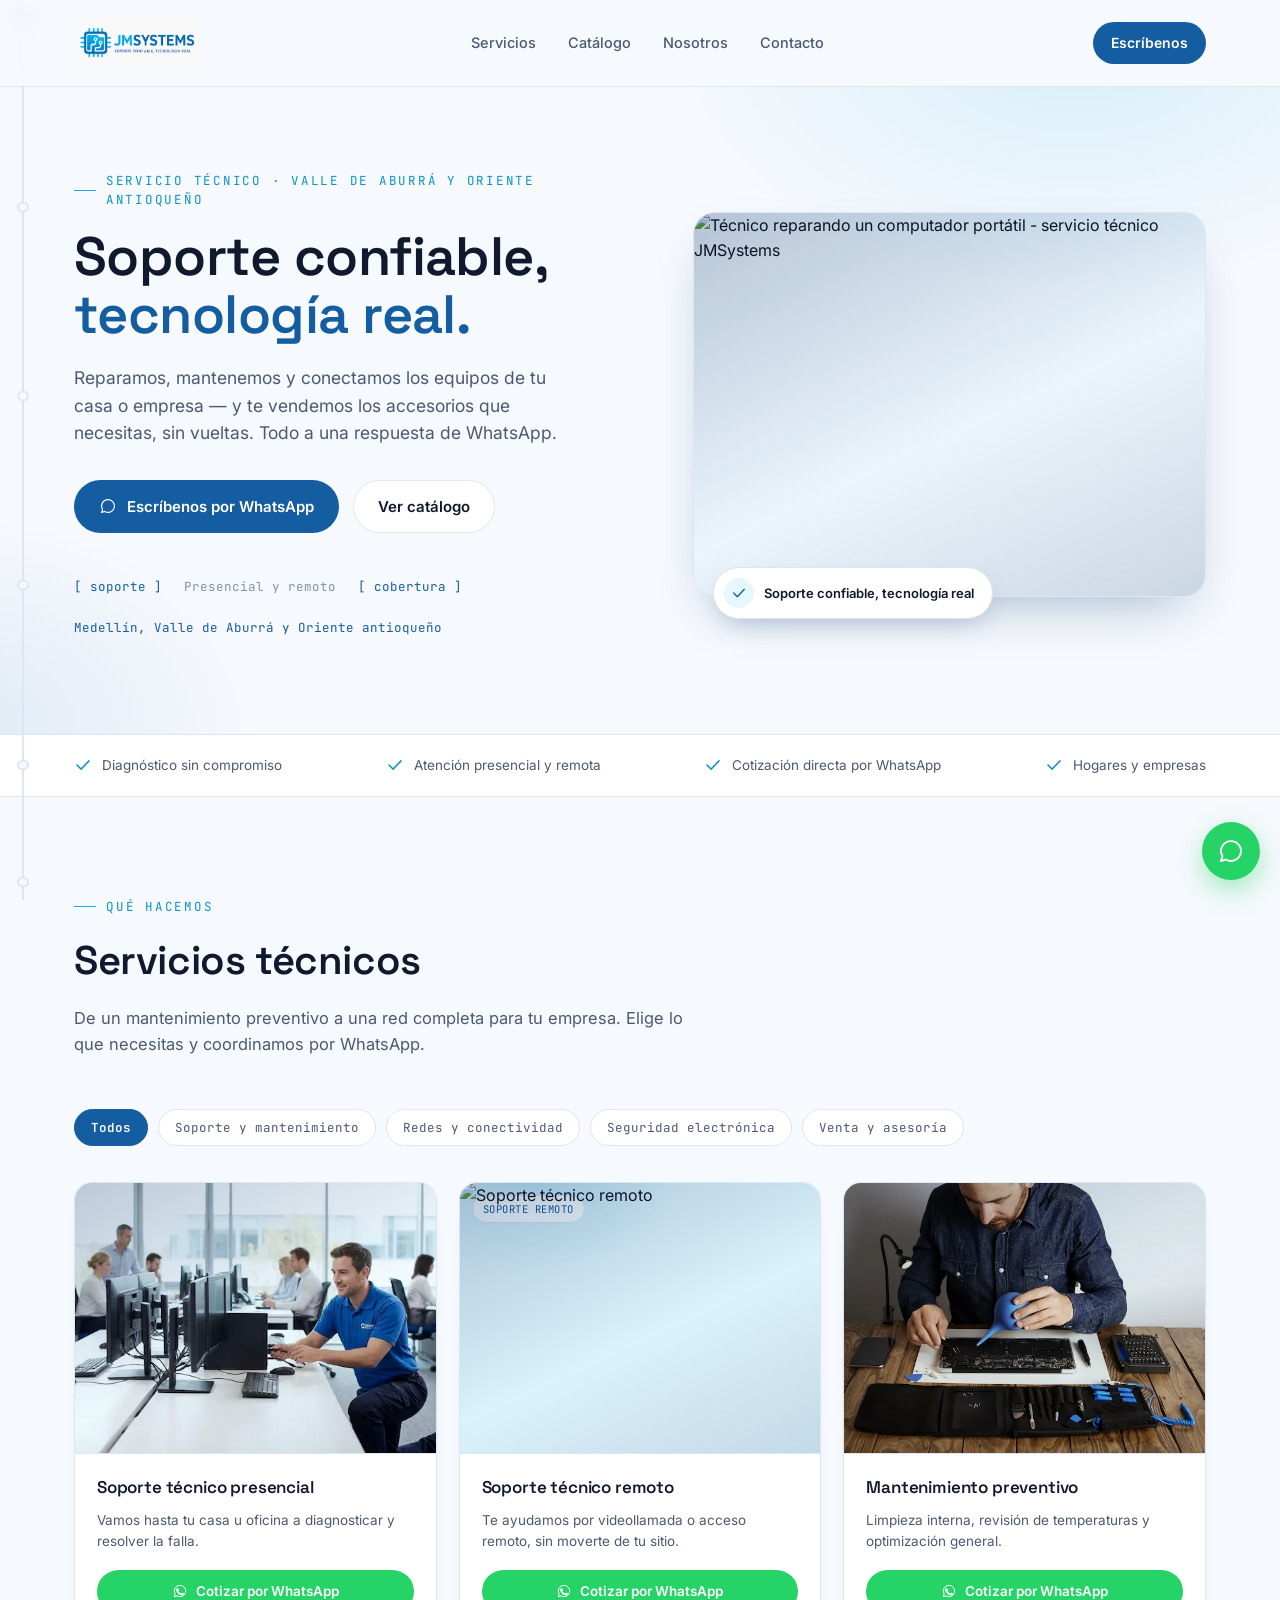
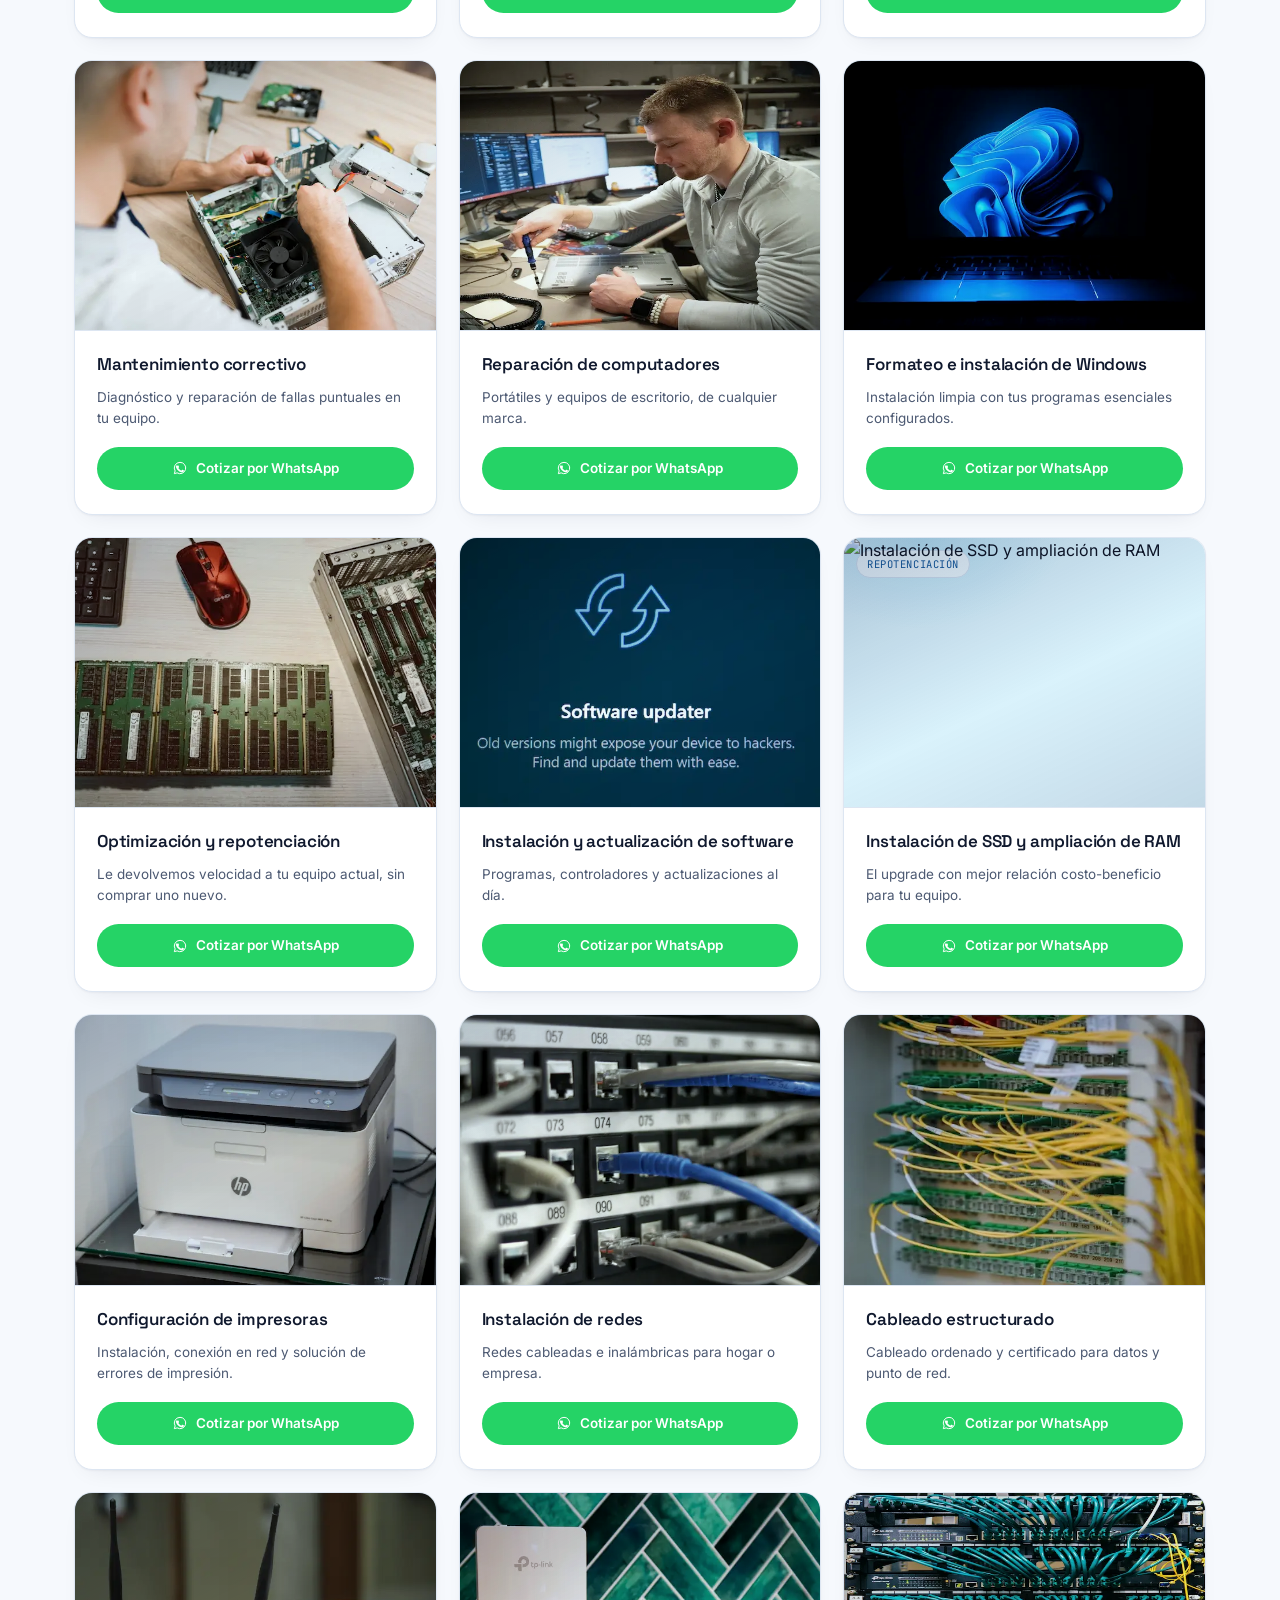
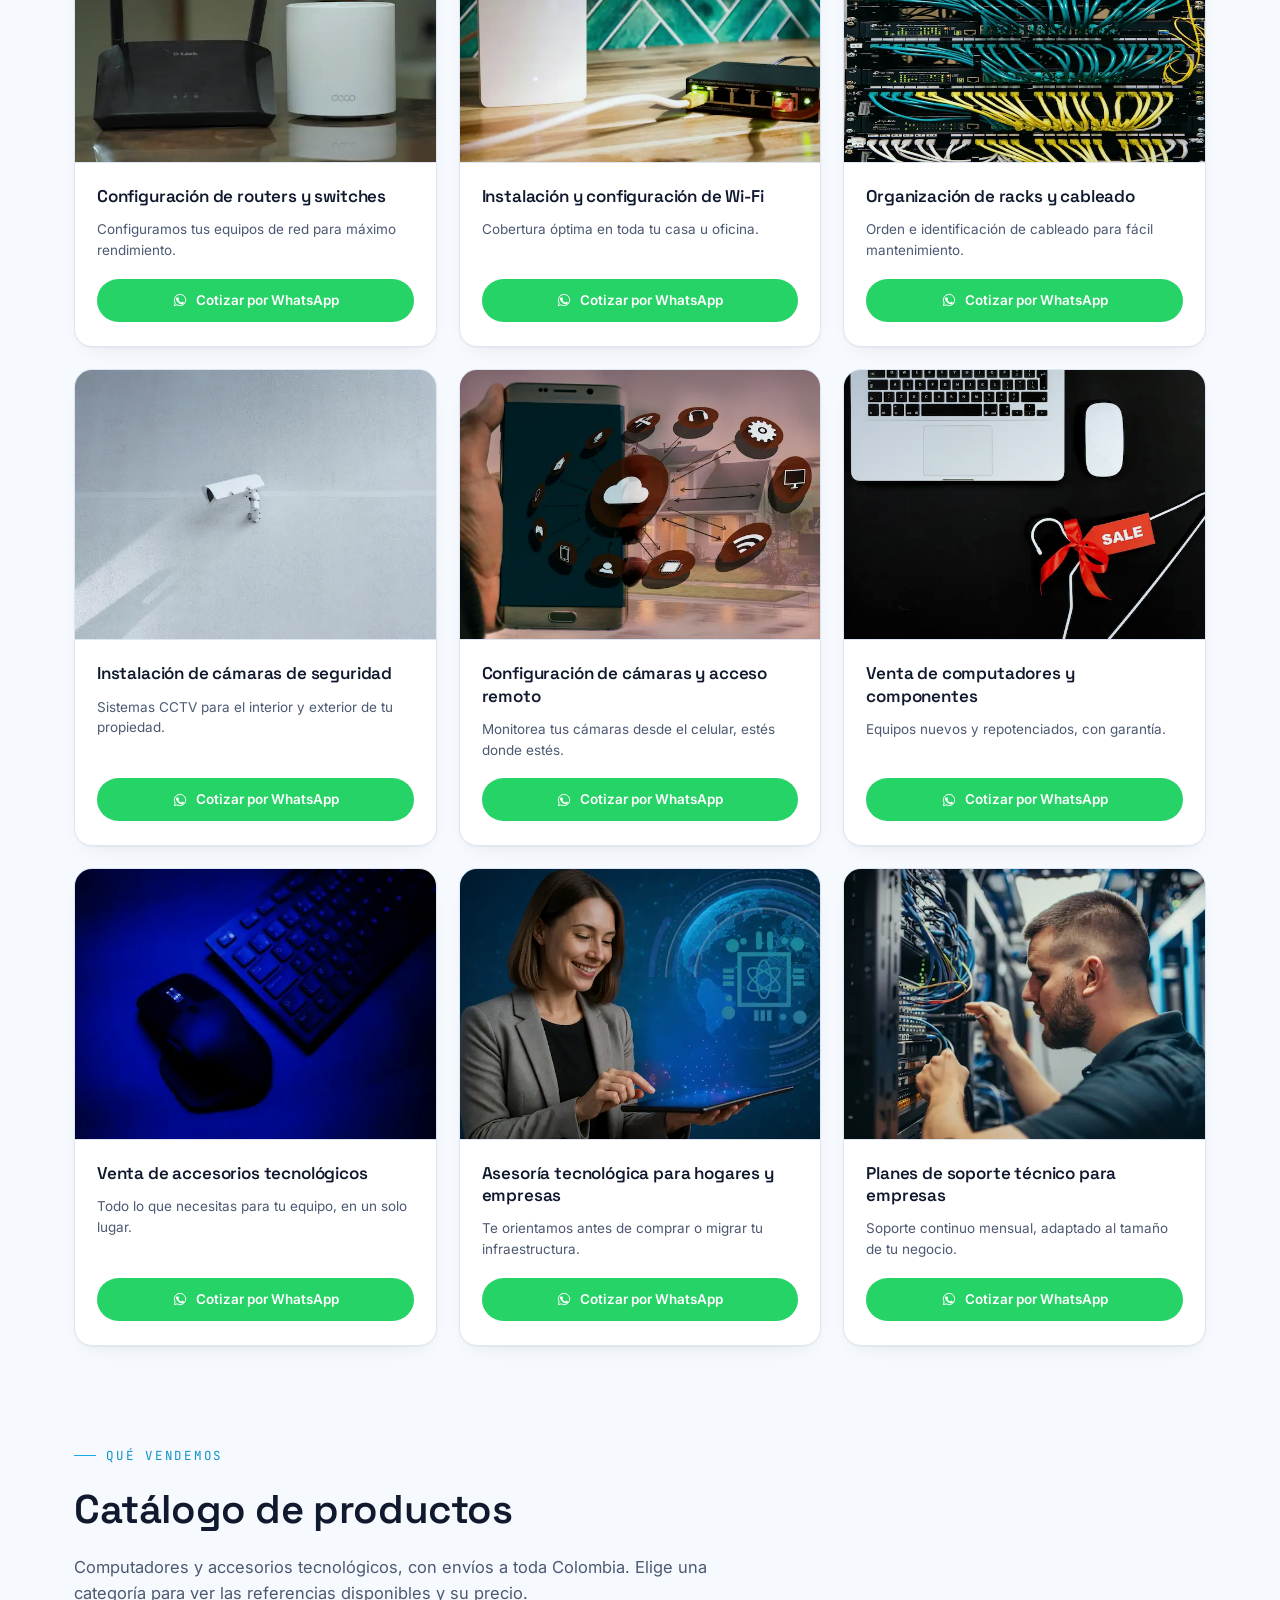
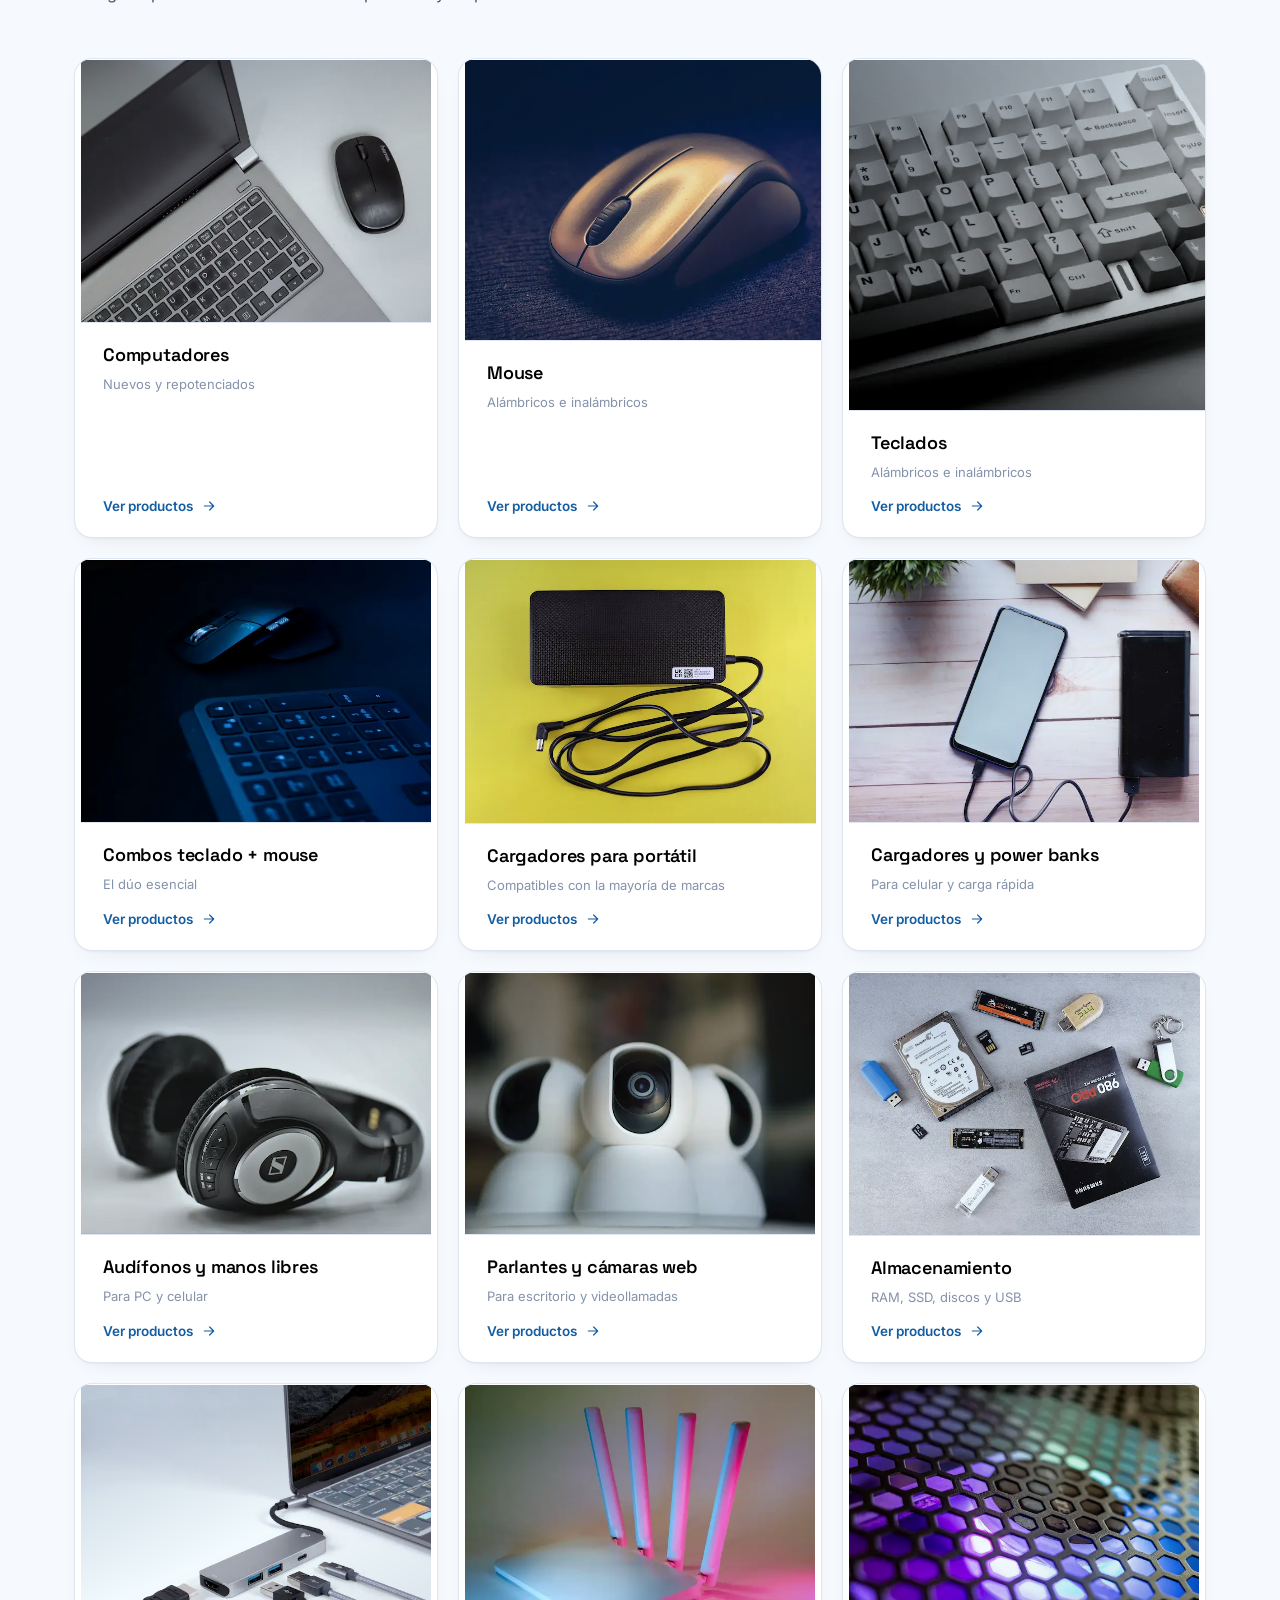
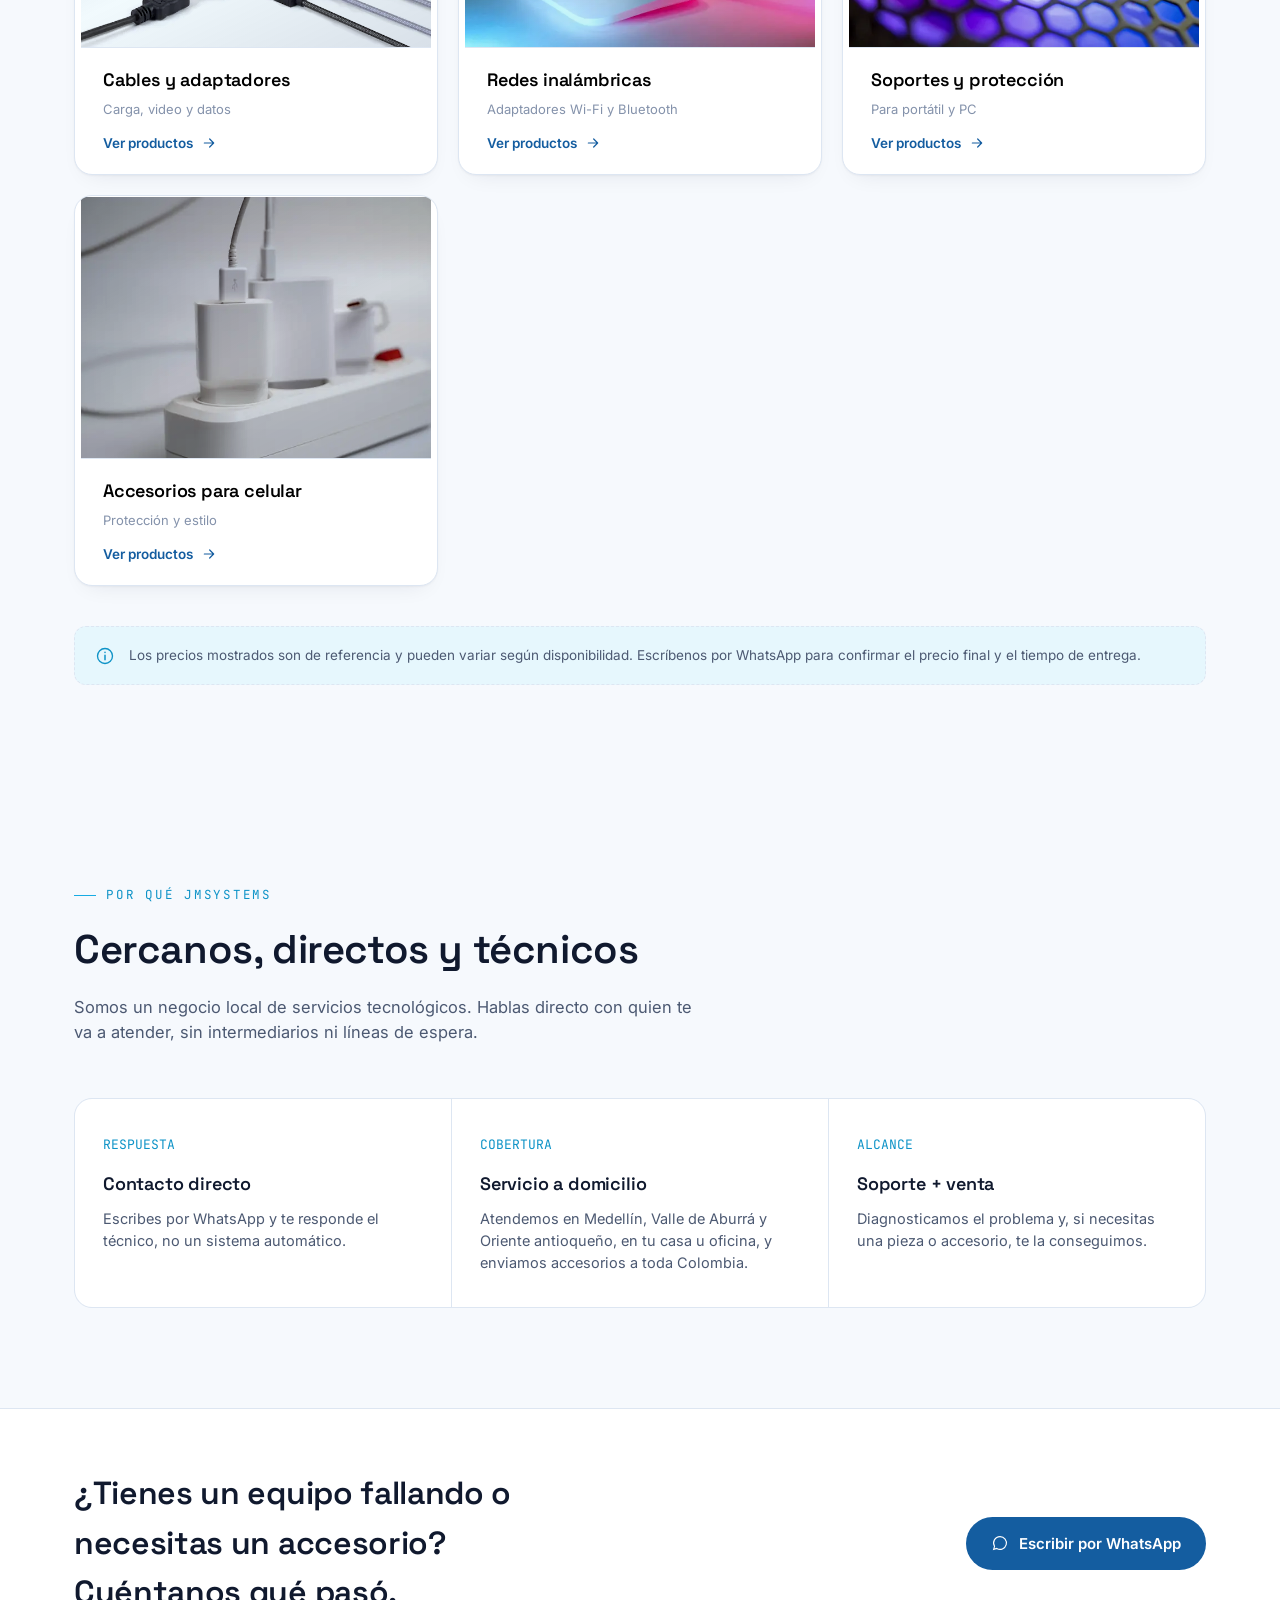
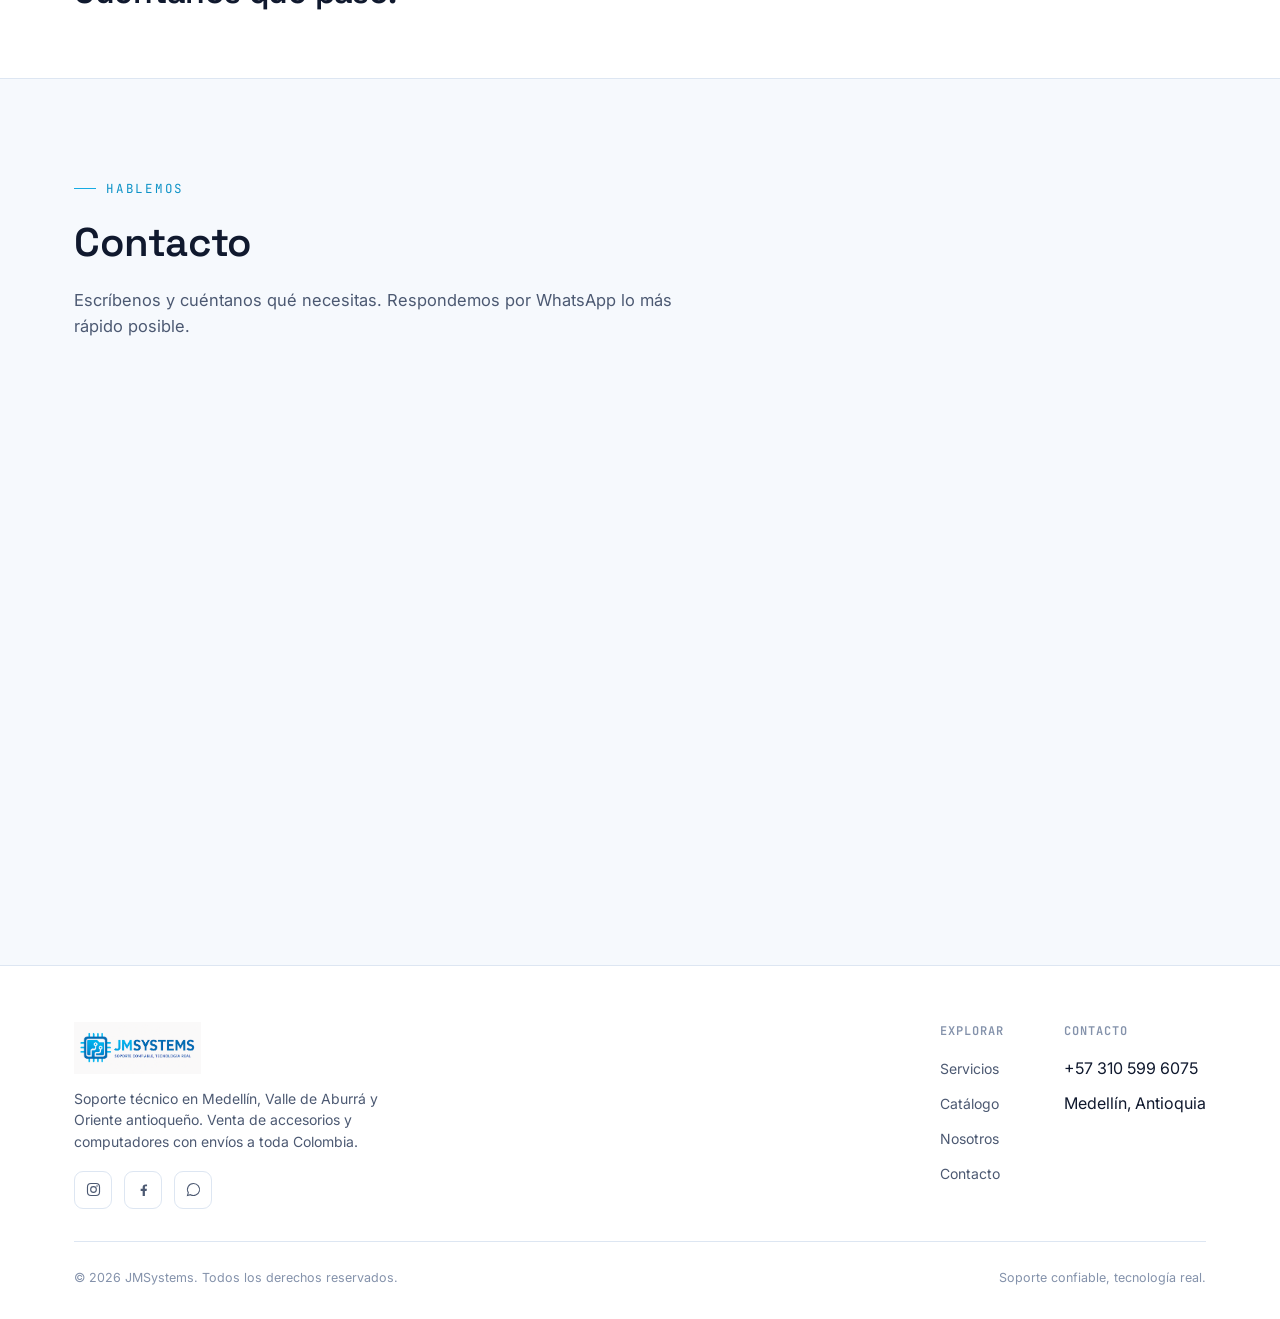
==== index.html @ b049b81b "Portadas e imagenes" ====
<!DOCTYPE html>
<html lang="es">
<head>
<meta charset="UTF-8">
<meta name="viewport" content="width=device-width, initial-scale=1.0">
<title>JMSystems | Soporte técnico y venta de tecnología en Medellín</title>
<meta name="description" content="JMSystems: soporte técnico, mantenimiento de computadores, redes, cámaras de seguridad y venta de accesorios tecnológicos en Medellín, Valle de Aburrá y Oriente antioqueño. Servicio presencial y remoto. Cotiza por WhatsApp.">
<meta name="keywords" content="soporte técnico Medellín, soporte técnico remoto, mantenimiento de computadores, reparación de computadores Valle de Aburrá, reparación de computadores Oriente antioqueño, venta de accesorios tecnológicos, cámaras de seguridad Medellín, redes y cableado estructurado, JMSystems">
<meta name="author" content="JMSystems">
<link rel="canonical" href="https://jmsystems.example.com/">

<!-- Open Graph / redes sociales -->
<meta property="og:type" content="website">
<meta property="og:title" content="JMSystems | Soporte técnico y venta de tecnología en Medellín">
<meta property="og:description" content="Soporte confiable, tecnología real. Servicio técnico en Medellín, Valle de Aburrá y Oriente antioqueño. Venta de computadores y accesorios con envíos a toda Colombia.">
<meta property="og:image" content="assets/img/logo.png">
<meta property="og:locale" content="es_CO">

<link rel="icon" type="image/png" href="assets/img/logo.png">

<link rel="preconnect" href="https://fonts.googleapis.com">
<link rel="preconnect" href="https://fonts.gstatic.com" crossorigin>
<link href="https://fonts.googleapis.com/css2?family=Space+Grotesk:wght@500;600;700&family=Inter:wght@400;500;600;700&family=JetBrains+Mono:wght@400;500&display=swap" rel="stylesheet">

<link rel="stylesheet" href="css/style.css">

<!-- Datos estructurados para buscadores (SEO local) -->
<script type="application/ld+json">
{
  "@context": "https://schema.org",
  "@type": "ElectronicsStore",
  "name": "JMSystems",
  "description": "Soporte técnico, mantenimiento de computadores, redes, seguridad electrónica y venta de accesorios y equipos tecnológicos.",
  "areaServed": ["Medellín", "Valle de Aburrá", "Oriente antioqueño", "Antioquia"],
  "address": {
    "@type": "PostalAddress",
    "addressLocality": "Medellín",
    "addressRegion": "Antioquia",
    "addressCountry": "CO"
  },
  "telephone": "+573105996075",
  "sameAs": [
    "https://www.facebook.com/share/18ufyz7g6R/",
    "https://instagram.com/jmsystems1998"
  ]
}
</script>
</head>
<body>

<!-- Traza de circuito: elemento de firma visual, recorre la página -->
<nav class="circuit-spine" aria-hidden="true">
  <svg viewBox="0 0 46 1000" preserveAspectRatio="none">
    <path class="trace" d="M23 0 V1000" />
    <path id="spine-fill" class="trace-fill" pathLength="1" d="M23 0 V1000" />
    <circle class="via" data-idx="0" cx="23" cy="20" r="5"/>
    <circle class="via" data-idx="1" cx="23" cy="230" r="5"/>
    <circle class="via" data-idx="2" cx="23" cy="440" r="5"/>
    <circle class="via" data-idx="3" cx="23" cy="650" r="5"/>
    <circle class="via" data-idx="4" cx="23" cy="850" r="5"/>
    <circle class="via" data-idx="5" cx="23" cy="980" r="5"/>
  </svg>
</nav>

<!-- NAV -->
<header class="nav">
  <div class="container">
    <a href="#top" class="brand">
      <img src="assets/img/logo.png" alt="Logo JMSystems">
    </a>
    <div class="nav-links">
      <a href="#servicios">Servicios</a>
      <a href="#catalogo">Catálogo</a>
      <a href="#nosotros">Nosotros</a>
      <a href="#contacto">Contacto</a>
    </div>
    <a class="nav-cta" data-wa-link="Hola JMSystems, quiero más información." href="#" target="_blank" rel="noopener">
      Escríbenos
    </a>
    <button class="nav-toggle" id="nav-toggle" aria-label="Abrir menú" aria-expanded="false">
      <svg width="22" height="22" viewBox="0 0 24 24" fill="none"><path d="M4 6h16M4 12h16M4 18h16" stroke="currentColor" stroke-width="1.8" stroke-linecap="round"/></svg>
    </button>
  </div>
</header>
<div class="mobile-menu" id="mobile-menu">
  <div class="container">
    <a href="#servicios">Servicios</a>
    <a href="#catalogo">Catálogo</a>
    <a href="#nosotros">Nosotros</a>
    <a href="#contacto">Contacto</a>
    <a class="nav-cta" data-wa-link="Hola JMSystems, quiero más información." href="#" target="_blank" rel="noopener">Escríbenos por WhatsApp</a>
  </div>
</div>

<main id="top">

  <!-- HERO -->
  <section class="hero" data-spine-section>
    <div class="container hero-grid">
      <div class="hero-copy">
        <span class="eyebrow">Servicio técnico · Valle de Aburrá y Oriente antioqueño</span>
        <h1>Soporte confiable,<br><span class="accent">tecnología real.</span></h1>
        <p class="lede">Reparamos, mantenemos y conectamos los equipos de tu casa o empresa — y te vendemos los accesorios que necesitas, sin vueltas. Todo a una respuesta de WhatsApp.</p>
        <div class="hero-actions">
          <a class="btn btn-primary" data-wa-link="Hola JMSystems, necesito soporte técnico." href="#" target="_blank" rel="noopener">
            <svg width="18" height="18" viewBox="0 0 24 24" fill="none"><path d="M12 3.5a8.5 8.5 0 0 0-7.3 12.9L3.5 20.5l4.2-1.2A8.5 8.5 0 1 0 12 3.5z" stroke="currentColor" stroke-width="1.5"/></svg>
            Escríbenos por WhatsApp
          </a>
          <a class="btn btn-outline" href="#catalogo">Ver catálogo</a>
        </div>
        <div class="hero-meta">
          <span>[ soporte ]</span> Presencial y remoto
          <span>[ cobertura ]</span> <span data-coverage>Medellín, Valle de Aburrá y Oriente antioqueño</span>
        </div>
      </div>

      <div class="hero-visual">
        <div class="hero-photo">
          <img src="assets/img/tecnico-onsite.webp" alt="Técnico reparando un computador portátil - servicio técnico JMSystems">
          <span class="hero-photo-tint"></span>
        </div>
        <div class="hero-badge">
          <span class="hero-badge-icon">
            <svg viewBox="0 0 24 24" fill="none"><path d="M4 12l5.5 5.5L20 6.5" stroke="currentColor" stroke-width="2" fill="none" stroke-linecap="round" stroke-linejoin="round"/></svg>
          </span>
          <span>Soporte confiable, tecnología real</span>
        </div>
      </div>
    </div>
  </section>

  <!-- STRIP -->
  <div class="strip">
    <div class="container">
      <span class="strip-item"><svg viewBox="0 0 24 24" fill="none"><path d="M4 12l5.5 5.5L20 6.5" stroke="currentColor" stroke-width="2" fill="none" stroke-linecap="round"/></svg>Diagnóstico sin compromiso</span>
      <span class="strip-item"><svg viewBox="0 0 24 24" fill="none"><path d="M4 12l5.5 5.5L20 6.5" stroke="currentColor" stroke-width="2" fill="none" stroke-linecap="round"/></svg>Atención presencial y remota</span>
      <span class="strip-item"><svg viewBox="0 0 24 24" fill="none"><path d="M4 12l5.5 5.5L20 6.5" stroke="currentColor" stroke-width="2" fill="none" stroke-linecap="round"/></svg>Cotización directa por WhatsApp</span>
      <span class="strip-item"><svg viewBox="0 0 24 24" fill="none"><path d="M4 12l5.5 5.5L20 6.5" stroke="currentColor" stroke-width="2" fill="none" stroke-linecap="round"/></svg>Hogares y empresas</span>
    </div>
  </div>

  <!-- SERVICIOS -->
  <section class="section" id="servicios" data-spine-section>
    <div class="container">
      <div class="section-head">
        <span class="eyebrow">Qué hacemos</span>
        <h2>Servicios técnicos</h2>
        <p>De un mantenimiento preventivo a una red completa para tu empresa. Elige lo que necesitas y coordinamos por WhatsApp.</p>
      </div>
      <div class="cat-tabs" id="service-tabs"><!-- JS --></div>
      <div class="services-grid" id="services-grid"><!-- JS --></div>
    </div>
  </section>

  <!-- CATALOGO -->
  <section class="section" id="catalogo" data-spine-section style="padding-top:0;">
    <div class="container">

      <!-- Nivel 1: categorías -->
      <div id="catalog-categories">
        <div class="section-head">
          <span class="eyebrow">Qué vendemos</span>
          <h2>Catálogo de productos</h2>
          <p>Computadores y accesorios tecnológicos, con envíos a toda Colombia. Elige una categoría para ver las referencias disponibles y su precio.</p>
        </div>
        <div class="categories-grid" id="categories-grid"><!-- JS --></div>
      </div>

      <!-- Nivel 2: productos de una categoría (oculto hasta que se elija una) -->
      <div id="catalog-detail" hidden>
        <div class="catalog-breadcrumb" id="catalog-breadcrumb"><!-- JS --></div>
        <div class="section-head" id="catalog-detail-head"><!-- JS --></div>
        <div class="products-grid" id="products-grid"><!-- JS --></div>
      </div>

      <div class="catalog-note">
        <svg viewBox="0 0 24 24" fill="none"><circle cx="12" cy="12" r="9" stroke="currentColor" stroke-width="1.6"/><path d="M12 11v5.5M12 7.6v.1" stroke="currentColor" stroke-width="1.8" stroke-linecap="round"/></svg>
        <span>Los precios mostrados son de referencia y pueden variar según disponibilidad. Escríbenos por WhatsApp para confirmar el precio final y el tiempo de entrega.</span>
      </div>
    </div>
  </section>

  <!-- NOSOTROS -->
  <section class="section" id="nosotros" data-spine-section>
    <div class="container">
      <div class="section-head">
        <span class="eyebrow">Por qué JMSystems</span>
        <h2>Cercanos, directos y técnicos</h2>
        <p>Somos un negocio local de servicios tecnológicos. Hablas directo con quien te va a atender, sin intermediarios ni líneas de espera.</p>
      </div>
      <div class="why-grid">
        <div class="why-item reveal">
          <span class="num">RESPUESTA</span>
          <h3>Contacto directo</h3>
          <p>Escribes por WhatsApp y te responde el técnico, no un sistema automático.</p>
        </div>
        <div class="why-item reveal">
          <span class="num">COBERTURA</span>
          <h3>Servicio a domicilio</h3>
          <p>Atendemos en <span data-coverage>Medellín, Valle de Aburrá y Oriente antioqueño</span>, en tu casa u oficina, y enviamos accesorios a toda Colombia.</p>
        </div>
        <div class="why-item reveal">
          <span class="num">ALCANCE</span>
          <h3>Soporte + venta</h3>
          <p>Diagnosticamos el problema y, si necesitas una pieza o accesorio, te la conseguimos.</p>
        </div>
      </div>
    </div>
  </section>

  <!-- CTA BAND -->
  <div class="cta-band">
    <div class="container">
      <h2>¿Tienes un equipo fallando o necesitas un accesorio? Cuéntanos qué pasó.</h2>
      <a class="btn btn-primary" data-wa-link="Hola JMSystems, tengo un equipo con un problema y quiero soporte." href="#" target="_blank" rel="noopener">
        <svg width="18" height="18" viewBox="0 0 24 24" fill="none"><path d="M12 3.5a8.5 8.5 0 0 0-7.3 12.9L3.5 20.5l4.2-1.2A8.5 8.5 0 1 0 12 3.5z" stroke="currentColor" stroke-width="1.5"/></svg>
        Escribir por WhatsApp
      </a>
    </div>
  </div>

  <!-- CONTACTO -->
  <section class="section" id="contacto" data-spine-section>
    <div class="container">
      <div class="section-head">
        <span class="eyebrow">Hablemos</span>
        <h2>Contacto</h2>
        <p>Escríbenos y cuéntanos qué necesitas. Respondemos por WhatsApp lo más rápido posible.</p>
      </div>
      <div class="contact-wrap">
        <div class="contact-card reveal">
          <h3>Escríbenos directamente</h3>
          <p>El canal más rápido para cotizar un servicio o preguntar por un producto es WhatsApp.</p>
          <div class="contact-methods" id="contact-methods"><!-- JS --></div>
        </div>
        <div class="coverage-card reveal">
          <h3>Zona de cobertura</h3>
          <p data-coverage>Medellín, Valle de Aburrá y Oriente antioqueño</p>
            <div class="coverage-map">
              <img src="assets/img/coverage-map.png" alt="Zona de cobertura JMSystems">
            </div>
          <span class="coverage-badge">Disponible ahora</span>
        </div>
      </div>
    </div>
  </section>

</main>

<footer data-spine-section>
  <div class="container">
    <div class="footer-top">
      <div class="footer-brand">
        <a href="#top" class="brand"><img src="assets/img/logo.png" alt="Logo JMSystems"></a>
        <p>Soporte técnico en Medellín, Valle de Aburrá y Oriente antioqueño. Venta de accesorios y computadores con envíos a toda Colombia.</p>
        <div class="footer-social">
          <a data-instagram-link href="#" target="_blank" rel="noopener" aria-label="Instagram">
            <svg viewBox="0 0 24 24" fill="none"><rect x="3.5" y="3.5" width="17" height="17" rx="5" stroke="currentColor" stroke-width="1.6"/><circle cx="12" cy="12" r="4" stroke="currentColor" stroke-width="1.6"/><circle cx="17" cy="7" r="1.1" fill="currentColor"/></svg>
          </a>
          <a data-facebook-link href="#" target="_blank" rel="noopener" aria-label="Facebook">
            <svg viewBox="0 0 24 24" fill="none"><path d="M14 21v-7h2.4l.4-3H14V9c0-.9.2-1.5 1.6-1.5H17V4.9c-.3 0-1.2-.1-2.3-.1-2.3 0-3.9 1.4-3.9 4V11H8v3h2.8v7h3.2z" fill="currentColor"/></svg>
          </a>
          <a data-wa-link="Hola JMSystems, quiero más información." href="#" target="_blank" rel="noopener" aria-label="WhatsApp">
            <svg viewBox="0 0 24 24" fill="none"><path d="M12 3.5a8.5 8.5 0 0 0-7.3 12.9L3.5 20.5l4.2-1.2A8.5 8.5 0 1 0 12 3.5z" stroke="currentColor" stroke-width="1.5"/></svg>
          </a>
        </div>
      </div>
      <div class="footer-cols">
        <div class="footer-col">
          <h4>Explorar</h4>
          <ul>
            <li><a href="#servicios">Servicios</a></li>
            <li><a href="#catalogo">Catálogo</a></li>
            <li><a href="#nosotros">Nosotros</a></li>
            <li><a href="#contacto">Contacto</a></li>
          </ul>
        </div>
        <div class="footer-col">
          <h4>Contacto</h4>
          <ul>
            <li><span data-wa-display>+57 310 599 6075</span></li>
            <li><span data-city>Medellín, Antioquia</span></li>
          </ul>
        </div>
      </div>
    </div>
    <div class="footer-bottom">
      <span>© <span id="year"></span> JMSystems. Todos los derechos reservados.</span>
      <span>Soporte confiable, tecnología real.</span>
    </div>
  </div>
</footer>

<a class="float-wa" data-wa-link="Hola JMSystems, quiero más información." href="#" target="_blank" rel="noopener" aria-label="Escribir por WhatsApp">
  <svg viewBox="0 0 24 24" fill="none"><path d="M12 3.5a8.5 8.5 0 0 0-7.3 12.9L3.5 20.5l4.2-1.2A8.5 8.5 0 1 0 12 3.5z" stroke="currentColor" stroke-width="1.6"/></svg>
</a>

<script src="js/data.js"></script>
<script src="js/products.js"></script>
<script src="js/main.js"></script>
</body>
</html>
---- css/style.css ----
/* ============================================================
   JMSYSTEMS — ESTILOS (v2, tema claro)
   Paleta clara tomada directamente del logo: fondo casi blanco,
   azul y cian como acentos, para que el logo se integre sin caja
   de color detrás.
   Tipografía: Space Grotesk (títulos) + Inter (texto) + JetBrains Mono (datos)
   Elemento de firma: traza de circuito (PCB trace) que recorre la página.
   ============================================================ */

:root{
  --bg: #f6f9fd;
  --bg-alt: #eef3fa;
  --panel: #ffffff;
  --panel-border: #dde6f2;
  --panel-hover: #f2f6fc;

  --text: #10192e;
  --text-dim: #4c5972;
  --text-faint: #8492ab;

  --cyan: #17ABE3;
  --cyan-soft: #0e93c7;
  --cyan-tint: #e6f7fd;
  --blue: #145DA0;
  --blue-deep: #0d3e73;

  --success: #1fa972;

  --radius-lg: 18px;
  --radius-md: 12px;
  --radius-sm: 8px;

  --font-display: 'Space Grotesk', sans-serif;
  --font-body: 'Inter', sans-serif;
  --font-mono: 'JetBrains Mono', monospace;

  --maxw: 1180px;
  --shadow-card: 0 1px 2px rgba(16,25,46,0.04), 0 10px 24px -14px rgba(16,25,46,0.12);
  --shadow-card-hover: 0 4px 10px rgba(16,25,46,0.06), 0 18px 34px -16px rgba(23,171,227,0.28);
}

@media (prefers-reduced-motion: reduce){
  *{ animation-duration: 0.001ms !important; animation-iteration-count: 1 !important; transition-duration: 0.001ms !important; scroll-behavior: auto !important; }
}

*, *::before, *::after{ box-sizing: border-box; }
html{ scroll-behavior: smooth; }
body{
  margin:0;
  background: var(--bg);
  color: var(--text);
  font-family: var(--font-body);
  line-height: 1.55;
  -webkit-font-smoothing: antialiased;
}
img{ max-width:100%; display:block; }
a{ color: inherit; text-decoration: none; }
ul{ margin:0; padding:0; list-style:none; }
h1,h2,h3,h4{ font-family: var(--font-display); margin:0; font-weight:600; letter-spacing:-0.01em; }
p{ margin:0; }
button{ font-family: inherit; cursor:pointer; }

.container{ max-width: var(--maxw); margin: 0 auto; padding: 0 24px; }
.eyebrow{
  font-family: var(--font-mono);
  font-size: 12.5px;
  letter-spacing: 0.14em;
  text-transform: uppercase;
  color: var(--cyan-soft);
  display:flex; align-items:center; gap:10px;
}
.eyebrow::before{
  content:"";
  width:22px; height:1px; background: var(--cyan);
  display:inline-block;
}
.section{ position: relative; padding: 100px 0; }
.section-head{ max-width: 640px; margin-bottom: 52px; }
.section-head h2{ font-size: clamp(28px, 3.4vw, 40px); margin-top:14px; }
.section-head p{ color: var(--text-dim); margin-top:14px; font-size: 16.5px; }

a:focus-visible, button:focus-visible, .cat-tab:focus-visible{
  outline: 2px solid var(--cyan);
  outline-offset: 3px;
  border-radius: 4px;
}

/* ============================================================
   CIRCUIT SPINE — signature element
   ============================================================ */
.circuit-spine{
  position: fixed; left: 0; top: 0; bottom: 0; width: 46px;
  pointer-events: none; z-index: 5; display: none;
}
@media (min-width: 1040px){ .circuit-spine{ display:block; } }
.circuit-spine svg{ height: 100%; width: 100%; }
.circuit-spine .trace{ fill:none; stroke: var(--panel-border); stroke-width: 2; }
.circuit-spine .trace-fill{
  fill:none; stroke: var(--cyan); stroke-width: 2;
  stroke-dasharray: 1; stroke-dashoffset: 1; pathLength: 1;
  transition: stroke-dashoffset 0.25s linear;
}
.circuit-spine .via{
  fill: var(--bg); stroke: var(--panel-border); stroke-width: 2;
  transition: stroke 0.3s ease, fill 0.3s ease;
}
.circuit-spine .via.active{ fill: var(--cyan); stroke: var(--cyan); }

/* ============================================================
   NAV
   ============================================================ */
.nav{
  position: sticky; top:0; z-index: 40;
  background: rgba(246,249,253,0.88);
  backdrop-filter: blur(10px);
  border-bottom: 1px solid var(--panel-border);
}
.nav .container{ display:flex; align-items:center; justify-content:space-between; height:86px; }
.brand{ display:flex; align-items:center; gap:10px; }
.brand img{ height: 52px; width:auto; }

.nav-links{ display:none; align-items:center; gap:32px; }
@media (min-width: 900px){ .nav-links{ display:flex; } }
.nav-links a{ font-size:14.5px; color: var(--text-dim); font-weight:500; transition: color .2s ease; }
.nav-links a:hover{ color: var(--blue); }

.nav-cta{
  display:none; align-items:center; gap:8px;
  background: var(--blue); color:#ffffff; font-weight:600; font-size:14px;
  padding: 10px 18px; border-radius: 100px; border:none;
}
@media (min-width: 640px){ .nav-cta{ display:inline-flex; } }
.nav-cta:hover{ background: var(--blue-deep); }

.nav-toggle{
  display:inline-flex; background:none; border:1px solid var(--panel-border);
  border-radius:8px; padding:8px; color: var(--text);
}
@media (min-width: 900px){ .nav-toggle{ display:none; } }

.mobile-menu{ display:none; border-bottom:1px solid var(--panel-border); background: var(--panel); }
.mobile-menu.open{ display:block; }
.mobile-menu .container{ padding-top:16px; padding-bottom:20px; display:flex; flex-direction:column; gap:4px;}
.mobile-menu a{ padding:12px 4px; color: var(--text-dim); border-bottom:1px solid var(--panel-border); font-size:15px; }
.mobile-menu a:last-child{ border-bottom:none; }
.mobile-menu .nav-cta{ display:inline-flex; margin-top:12px; align-self:flex-start; }

/* ============================================================
   HERO
   ============================================================ */
.hero{ position:relative; padding: 84px 0 96px; overflow:hidden; border-bottom: 1px solid var(--panel-border); }
.hero::before{
  content:""; position:absolute; inset:0;
  background:
    radial-gradient(680px 420px at 84% -8%, rgba(23,171,227,0.14), transparent 60%),
    radial-gradient(520px 360px at -4% 100%, rgba(20,93,160,0.10), transparent 60%);
  pointer-events:none;
}
.hero-grid{ position:relative; display:grid; grid-template-columns: 1fr; gap:52px; align-items:center; }
@media (min-width: 980px){ .hero-grid{ grid-template-columns: 1.05fr 0.95fr; } }

.hero-copy h1{ font-size: clamp(34px, 5vw, 54px); line-height:1.08; margin-top:18px; color: var(--text); }
.hero-copy h1 .accent{ color: var(--blue); }
.hero-copy .lede{ margin-top:20px; font-size:17.5px; color: var(--text-dim); max-width: 46ch; }
.hero-actions{ display:flex; flex-wrap:wrap; gap:14px; margin-top:34px; }
.btn{
  display:inline-flex; align-items:center; gap:10px;
  padding: 14px 24px; border-radius: 100px; font-weight:600; font-size:15px;
  border:1px solid transparent;
  transition: transform .18s ease, filter .18s ease, background .18s ease, border-color .18s ease;
}
.btn:active{ transform: translateY(1px); }
.btn-primary{ background: var(--blue); color: #ffffff; }
.btn-primary:hover{ background: var(--blue-deep); }
.btn-outline{ border-color: var(--panel-border); color: var(--text); background: #ffffff; }
.btn-outline:hover{ border-color: var(--cyan); color: var(--cyan-soft); }
.btn-wa{ background: #25D366; color:#ffffff; }
.btn-wa:hover{ filter: brightness(0.95); }

.hero-meta{ display:flex; flex-wrap:wrap; gap:22px; margin-top:44px; font-family: var(--font-mono); font-size:12.5px; color: var(--text-faint); }
.hero-meta span{ color: var(--blue); }

.hero-visual{ position:relative; max-width: 560px; margin: 0 auto; }
.hero-photo{
  position:relative; aspect-ratio: 4/3; border-radius: 22px; overflow:hidden;
  border:1px solid var(--panel-border);
  box-shadow: 0 24px 50px -22px rgba(13,62,115,0.38);
}
.hero-photo img{ width:100%; height:100%; object-fit:cover; filter: saturate(0.92) contrast(1.03); }
.hero-photo-tint{
  position:absolute; inset:0; pointer-events:none;
  background: linear-gradient(155deg, rgba(13,62,115,0.28) 0%, rgba(23,171,227,0.05) 55%, rgba(13,62,115,0.18) 100%);
  mix-blend-mode: multiply;
}
.hero-badge{
  position:absolute; left:20px; bottom:-22px;
  display:flex; align-items:center; gap:10px;
  background: #ffffff; border:1px solid var(--panel-border); border-radius: 100px;
  padding: 10px 18px 10px 10px;
  box-shadow: 0 12px 28px -10px rgba(13,62,115,0.28);
  font-size: 13px; font-weight:600; color: var(--text);
  max-width: calc(100% - 40px);
}
.hero-badge-icon{
  width:30px; height:30px; border-radius:50%; flex-shrink:0;
  background: var(--cyan-tint); color: var(--blue);
  display:flex; align-items:center; justify-content:center;
}
.hero-badge-icon svg{ width:16px; height:16px; }

/* ============================================================
   STRIP
   ============================================================ */
.strip{ border-bottom: 1px solid var(--panel-border); background: var(--panel); }
.strip .container{ display:flex; flex-wrap:wrap; gap:14px 34px; padding: 20px 24px; justify-content:space-between; align-items:center; }
.strip-item{ display:flex; align-items:center; gap:10px; font-size:13.5px; color: var(--text-dim); }
.strip-item svg{ width:18px; height:18px; color: var(--cyan-soft); flex-shrink:0; }

/* ============================================================
   FILTROS (servicios y catálogo)
   ============================================================ */
.cat-tabs{ display:flex; gap:10px; flex-wrap:wrap; margin-bottom:36px; }
.cat-tab{
  font-family: var(--font-mono); font-size:12.5px;
  padding:9px 16px; border-radius:100px;
  border:1px solid var(--panel-border); background: #ffffff; color: var(--text-dim);
  transition: all .18s ease;
}
.cat-tab:hover{ color: var(--text); border-color: var(--cyan); }
.cat-tab.active{ background: var(--blue); border-color: var(--blue); color:#fff; font-weight:600; }

/* ============================================================
   TARJETAS DE ÍCONO (imagen de referencia reutilizable)
   ============================================================ */
.ref-media{
  aspect-ratio: 4/3;
  background:
    radial-gradient(220px 140px at 22% 0%, rgba(23,171,227,0.14), transparent 65%),
    var(--cyan-tint);
  display:flex; align-items:center; justify-content:center;
  border-bottom:1px solid var(--panel-border);
  position:relative;
}
.ref-media img{ width:100%; height:100%; object-fit:cover; filter: saturate(0.92) contrast(1.03); }
.ref-media .ref-tint{ position:absolute; inset:0; pointer-events:none;
  background: linear-gradient(155deg, rgba(13,62,115,0.28) 0%, rgba(23,171,227,0.06) 55%, rgba(13,62,115,0.16) 100%);
  mix-blend-mode: multiply;
}
.ref-media svg{ width:48px; height:48px; color: var(--blue); opacity:0.9; }
.ref-media svg.scene{ width:88%; height:88%; max-width:230px; opacity:1; }
.ref-tag{
  position:absolute; top:12px; left:12px;
  font-family: var(--font-mono); font-size:10.5px; letter-spacing:0.05em; text-transform:uppercase;
  background: rgba(255,255,255,0.9); color: var(--blue);
  padding:5px 10px; border-radius:100px; border:1px solid var(--panel-border);
}

/* ============================================================
   SERVICIOS — tarjetas individuales
   ============================================================ */
.services-grid{ display:grid; grid-template-columns: 1fr; gap:22px; }
@media (min-width: 620px){ .services-grid{ grid-template-columns: 1fr 1fr; } }
@media (min-width: 1000px){ .services-grid{ grid-template-columns: 1fr 1fr 1fr; } }

.service-card{
  background: var(--panel); border:1px solid var(--panel-border); border-radius: var(--radius-lg);
  overflow:hidden; display:flex; flex-direction:column;
  box-shadow: var(--shadow-card);
  transition: box-shadow .2s ease, transform .2s ease, border-color .2s ease;
}
.service-card:hover{ box-shadow: var(--shadow-card-hover); transform: translateY(-2px); border-color: rgba(23,171,227,0.4); }
.service-body{ padding:22px 22px 24px; display:flex; flex-direction:column; gap:12px; flex:1; }
.service-body h3{ font-size:17px; line-height:1.3; }
.service-body .desc{ font-size:13.5px; color: var(--text-dim); flex:1; }

.service-wa-btn{
  margin-top:6px;
  display:inline-flex; align-items:center; justify-content:center; gap:8px;
  background: #25D366; color:#fff; font-weight:600; font-size:13.5px;
  padding:11px 16px; border-radius:100px;
  transition: filter .18s ease, transform .18s ease;
}
.service-wa-btn:hover{ filter:brightness(0.95); }
.service-wa-btn svg{ width:16px; height:16px; }

/* ============================================================
   CATALOGO — nivel 1: categorías
   ============================================================ */
.categories-grid{ display:grid; grid-template-columns: 1fr; gap:20px; }
@media (min-width: 640px){ .categories-grid{ grid-template-columns: 1fr 1fr; } }
@media (min-width: 1000px){ .categories-grid{ grid-template-columns: 1fr 1fr 1fr; } }

.category-card{
  background: var(--panel); border: 1px solid var(--panel-border); border-radius: var(--radius-lg);
  overflow:hidden; display:flex; flex-direction:column;
  box-shadow: var(--shadow-card);
  transition: box-shadow .2s ease, transform .2s ease, border-color .2s ease;
  text-align:left; width:100%;
}
.category-card:hover{ box-shadow: var(--shadow-card-hover); transform: translateY(-2px); border-color: rgba(23,171,227,0.4); }
.category-body{ padding:20px 22px 22px; display:flex; flex-direction:column; gap:10px; flex:1; }
.category-body h3{ font-size:18px; }
.category-body .subtitle{ font-size:13px; color: var(--text-faint); }
.category-cta{
  margin-top:auto; padding-top:8px;
  display:inline-flex; align-items:center; gap:8px;
  font-size:13.5px; font-weight:600; color: var(--blue);
}
.category-cta svg{ width:16px; height:16px; transition: transform .18s ease; }
.category-card:hover .category-cta svg{ transform: translateX(3px); }
.category-count{ font-family: var(--font-mono); font-size:11.5px; color: var(--text-faint); }

/* ============================================================
   CATALOGO — nivel 2: productos de una categoría
   ============================================================ */
.catalog-breadcrumb{
  display:flex; align-items:center; gap:10px; margin-bottom: 30px;
  font-size:13.5px; color: var(--text-dim);
}
.catalog-breadcrumb button{
  display:inline-flex; align-items:center; gap:6px;
  background:none; border:none; color: var(--blue); font-weight:600; font-size:13.5px; padding:0;
}
.catalog-breadcrumb button svg{ width:15px; height:15px; }
.catalog-breadcrumb .sep{ color: var(--text-faint); }

.products-grid{ display:grid; grid-template-columns: 1fr; gap:20px; }
@media (min-width: 640px){ .products-grid{ grid-template-columns: 1fr 1fr; } }
@media (min-width: 1000px){ .products-grid{ grid-template-columns: 1fr 1fr 1fr; } }

.product-card{
  background: var(--panel); border: 1px solid var(--panel-border); border-radius: var(--radius-lg);
  overflow:hidden; display:flex; flex-direction:column;
  box-shadow: var(--shadow-card);
  transition: box-shadow .2s ease, transform .2s ease, border-color .2s ease;
}
.product-card:hover{ box-shadow: var(--shadow-card-hover); transform: translateY(-2px); border-color: rgba(23,171,227,0.4); }
.product-body{ padding:18px 20px 20px; display:flex; flex-direction:column; gap:10px; flex:1; }
.product-body h4{ font-family: var(--font-display); font-size:15.5px; font-weight:600; line-height:1.35; }
.product-note{ font-size:12.5px; color: var(--text-faint); }
.product-price-row{ display:flex; align-items:center; justify-content:space-between; margin-top:auto; padding-top:10px; }
.product-price{ font-family: var(--font-mono); font-weight:600; font-size:16px; color: var(--blue-deep); }
.product-price.consult{ font-size:12.5px; color: var(--text-faint); }
.product-wa-btn{
  display:inline-flex; align-items:center; gap:6px;
  background: #25D366; color:#fff; font-weight:600; font-size:12.5px;
  padding:9px 13px; border-radius:100px;
  transition: filter .18s ease;
}
.product-wa-btn:hover{ filter:brightness(0.95); }
.product-wa-btn svg{ width:14px; height:14px; }

.catalog-note{
  margin-top:40px; display:flex; gap:14px; align-items:flex-start;
  background: var(--cyan-tint); border:1px dashed var(--panel-border);
  border-radius: var(--radius-md); padding:18px 20px;
  color: var(--text-dim); font-size:13.5px;
}
.catalog-note svg{ width:20px; height:20px; color: var(--cyan-soft); flex-shrink:0; margin-top:1px; }

/* ============================================================
   POR QUÉ ELEGIRNOS
   ============================================================ */
.why-grid{ display:grid; grid-template-columns: 1fr; gap:1px; background: var(--panel-border); border:1px solid var(--panel-border); border-radius: var(--radius-lg); overflow:hidden; }
@media (min-width: 760px){ .why-grid{ grid-template-columns: repeat(3, 1fr); } }
.why-item{ background: var(--panel); padding:32px 28px; }
.why-item .num{ font-family: var(--font-mono); color: var(--cyan-soft); font-size:13px; }
.why-item h3{ margin-top:14px; font-size:18px; }
.why-item p{ margin-top:10px; color: var(--text-dim); font-size:14.5px; }

/* ============================================================
   CONTACTO
   ============================================================ */
.contact-wrap{ display:grid; grid-template-columns: 1fr; gap:28px; }
@media (min-width: 900px){ .contact-wrap{ grid-template-columns: 1.1fr 0.9fr; } }

.contact-card{ background: var(--panel); border:1px solid var(--panel-border); border-radius: var(--radius-lg); padding:40px; box-shadow: var(--shadow-card); }
.contact-card h3{ font-size:22px; }
.contact-card p{ color: var(--text-dim); margin-top:12px; font-size:15px; max-width:44ch; }
.contact-methods{ margin-top:28px; display:flex; flex-direction:column; gap:16px; }
.contact-method{ display:flex; align-items:center; gap:14px; padding:14px 16px; border:1px solid var(--panel-border); border-radius: var(--radius-md); transition: border-color .2s ease, background .2s ease; }
.contact-method:hover{ border-color: var(--cyan); background: var(--cyan-tint); }
.contact-method .ic{ width:38px; height:38px; border-radius:9px; flex-shrink:0; background: var(--cyan-tint); color: var(--blue); display:flex; align-items:center; justify-content:center; }
.contact-method .ic svg{ width:19px; height:19px; }
.contact-method .label{ font-size:12px; color: var(--text-faint); font-family: var(--font-mono); }
.contact-method .value{ font-size:14.5px; font-weight:600; margin-top:2px; }

.coverage-card{ background: linear-gradient(160deg, #eaf6fc, #f6f9fd); border:1px solid var(--panel-border); border-radius: var(--radius-lg); padding:40px; display:flex; flex-direction:column; }
.coverage-card h3{ font-size:20px; }
.coverage-card p{ color: var(--text-dim); margin-top:12px; font-size:14.5px; }
.coverage-map{ margin-top:26px; flex:1; display:flex; align-items:center; justify-content:center; }
.coverage-map img{ width:100%; max-width:190px; height:auto; object-fit:contain; mix-blend-mode: multiply; }
.coverage-badge{ margin-top:20px; align-self:flex-start; font-family: var(--font-mono); font-size:12px; color: var(--success); display:flex; align-items:center; gap:8px; }
.coverage-badge::before{ content:""; width:7px; height:7px; border-radius:50%; background: var(--success); box-shadow: 0 0 0 4px rgba(31,169,114,0.16); }

/* ============================================================
   CTA FINAL
   ============================================================ */
.cta-band{ border-top:1px solid var(--panel-border); border-bottom:1px solid var(--panel-border); background: var(--panel); }
.cta-band .container{ padding: 60px 24px; display:flex; flex-direction:column; align-items:flex-start; gap:22px; }
@media (min-width: 760px){ .cta-band .container{ flex-direction:row; align-items:center; justify-content:space-between; } }
.cta-band h2{ font-size: clamp(24px, 3vw, 32px); max-width:22ch; }

/* ============================================================
   FOOTER
   ============================================================ */
footer{ padding: 56px 0 32px; background: var(--panel); border-top:1px solid var(--panel-border); }
.footer-top{ display:flex; flex-direction:column; gap:32px; padding-bottom:32px; border-bottom:1px solid var(--panel-border); }
@media (min-width:760px){ .footer-top{ flex-direction:row; justify-content:space-between; } }
.footer-brand .brand{ margin-bottom:14px; }
.footer-brand p{ color: var(--text-dim); font-size:14px; max-width:34ch; }
.footer-social{ display:flex; gap:12px; margin-top:18px; }
.footer-social a{ width:38px; height:38px; border-radius:9px; border:1px solid var(--panel-border); display:flex; align-items:center; justify-content:center; color: var(--text-dim); transition: all .18s ease; }
.footer-social a:hover{ color: var(--blue); border-color: var(--cyan); }
.footer-social svg{ width:17px; height:17px; }
.footer-cols{ display:flex; gap:60px; flex-wrap:wrap; }
.footer-col h4{ font-family: var(--font-mono); font-size:12px; color: var(--text-faint); text-transform:uppercase; letter-spacing:0.08em; }
.footer-col ul{ margin-top:16px; display:flex; flex-direction:column; gap:10px; }
.footer-col a{ font-size:14px; color: var(--text-dim); }
.footer-col a:hover{ color: var(--blue); }
.footer-bottom{ padding-top:26px; display:flex; flex-direction:column; gap:10px; font-size:12.5px; color: var(--text-faint); }
@media (min-width:760px){ .footer-bottom{ flex-direction:row; justify-content:space-between; } }

/* ============================================================
   FLOATING WHATSAPP BUTTON
   ============================================================ */
.float-wa{
  position:fixed; right:20px; bottom:20px; z-index:50;
  width:58px; height:58px; border-radius:50%;
  background: #25D366; color:#ffffff;
  display:flex; align-items:center; justify-content:center;
  box-shadow: 0 10px 26px rgba(37,211,102,0.4);
  transition: transform .2s ease;
}
.float-wa:hover{ transform: scale(1.06); }
.float-wa svg{ width:28px; height:28px; }

.reveal{ opacity:0; transform: translateY(16px); transition: opacity .55s ease, transform .55s ease; }
.reveal.in{ opacity:1; transform:none; }

[hidden]{ display:none !important; }
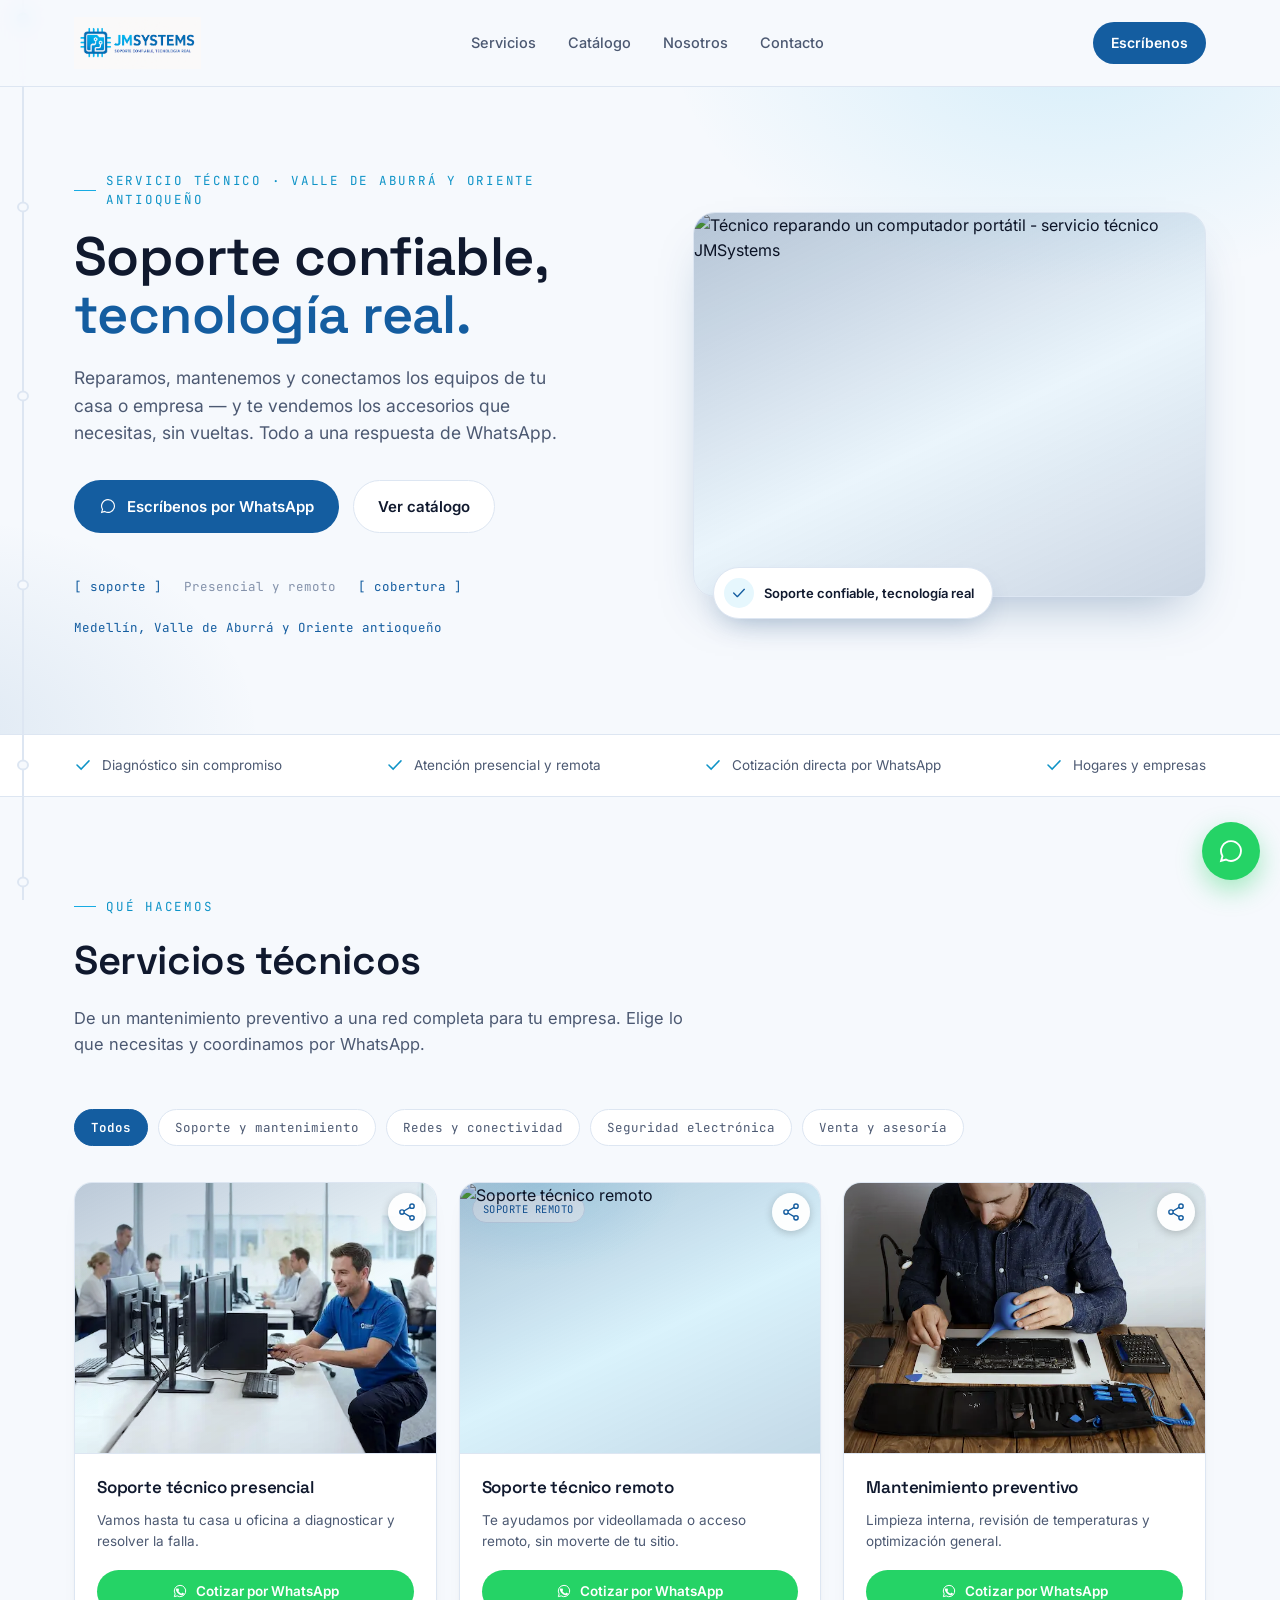
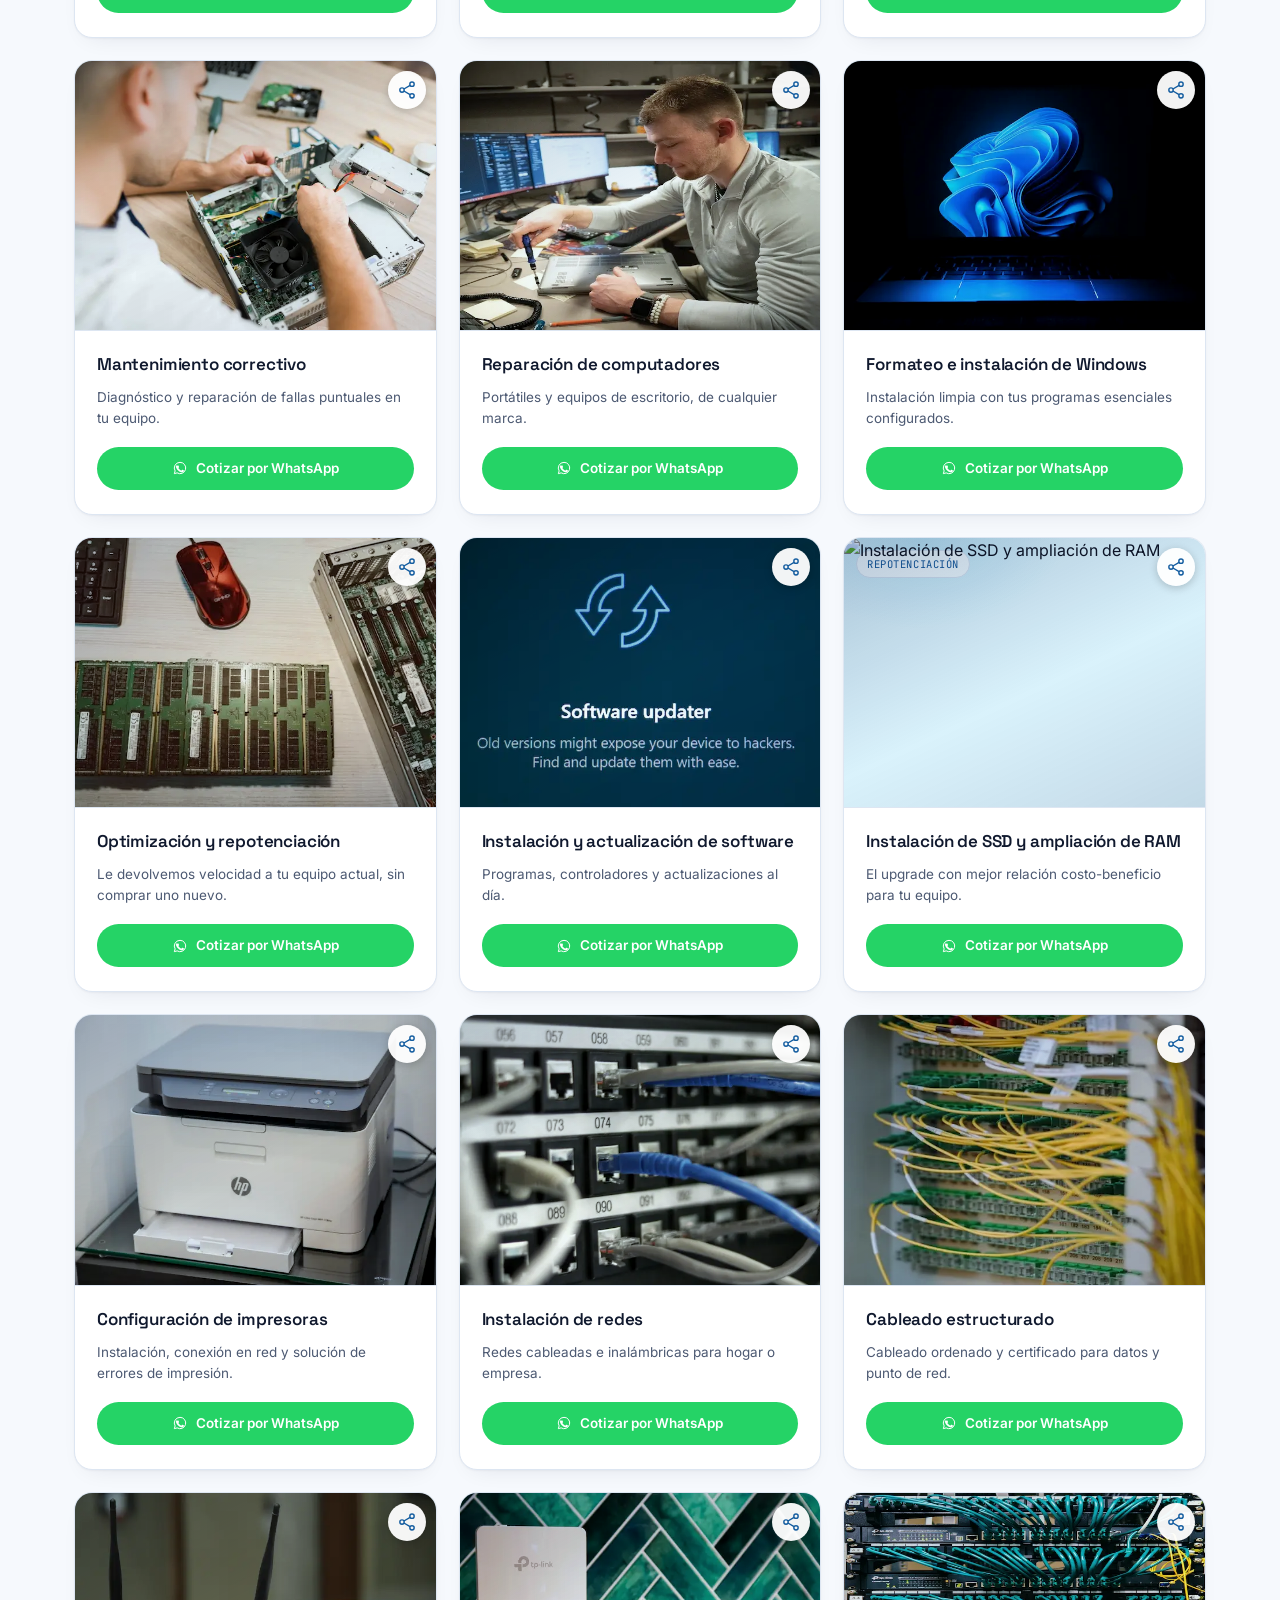
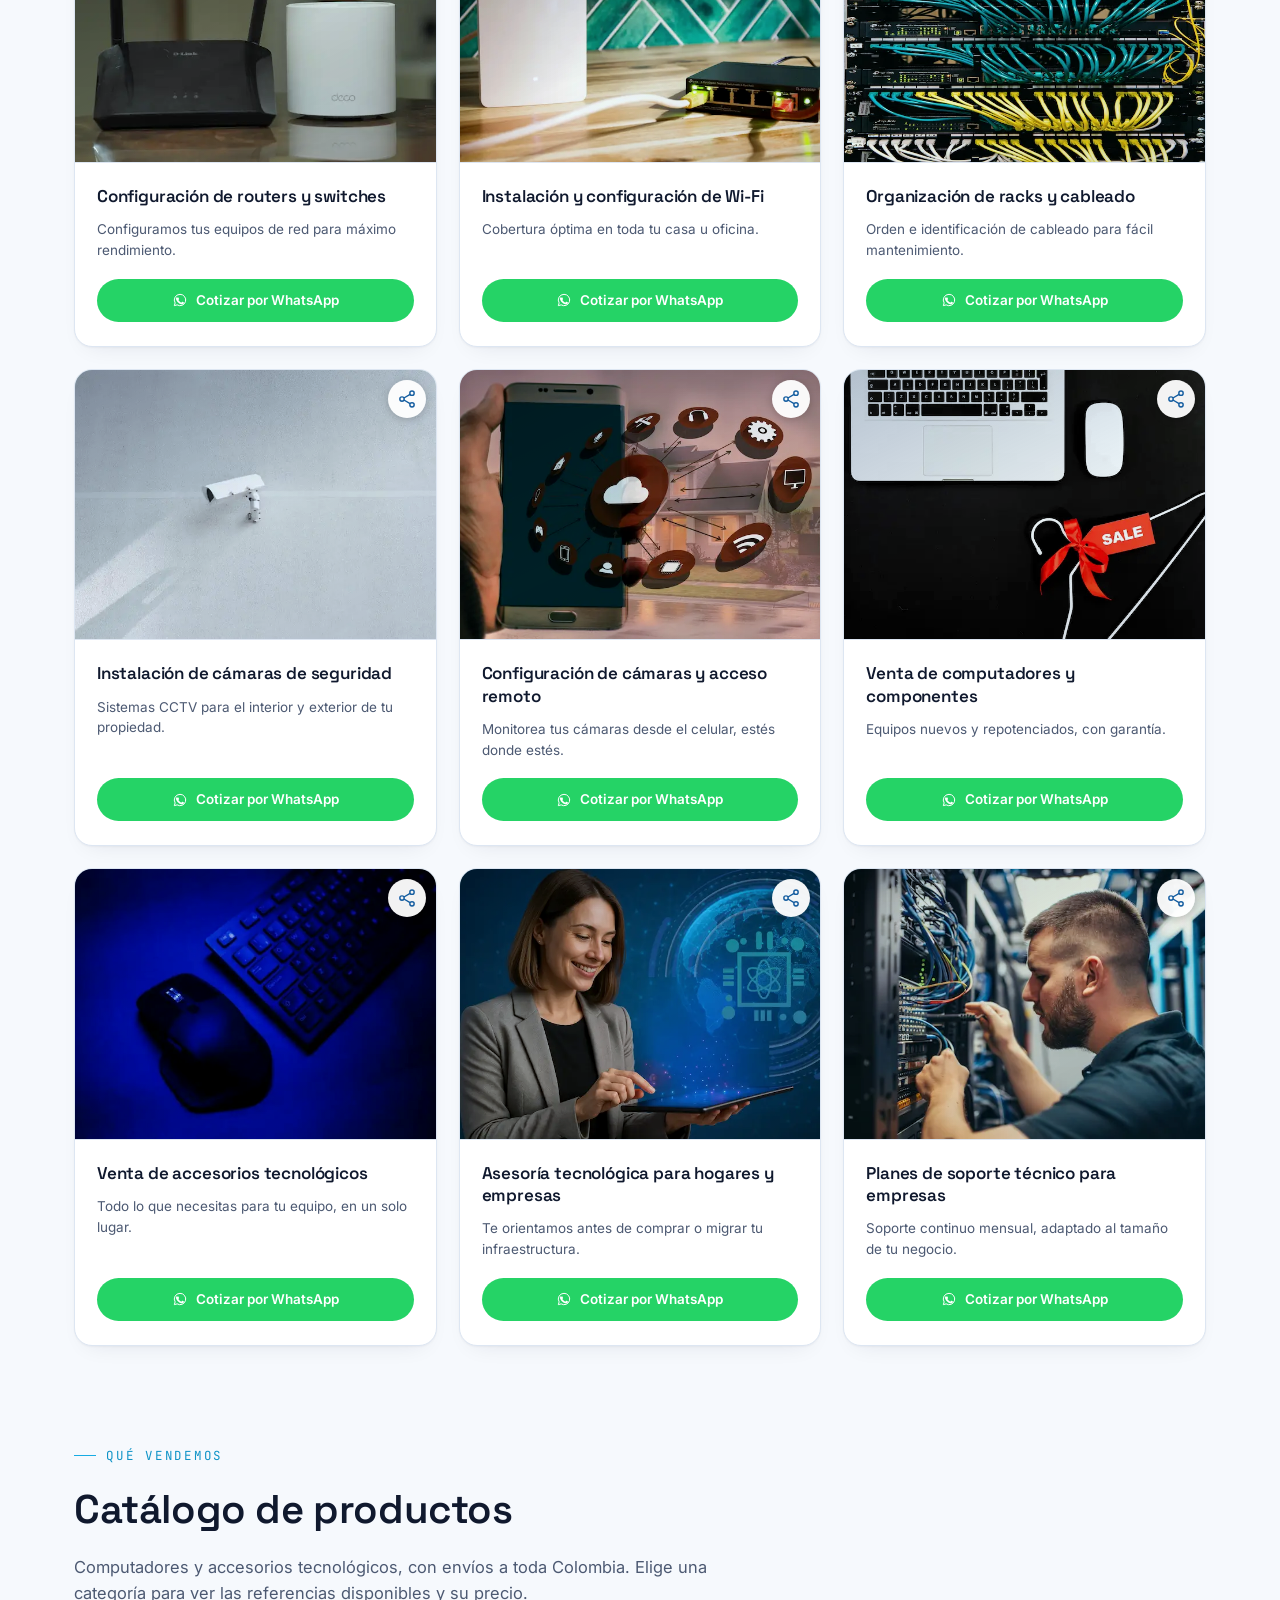
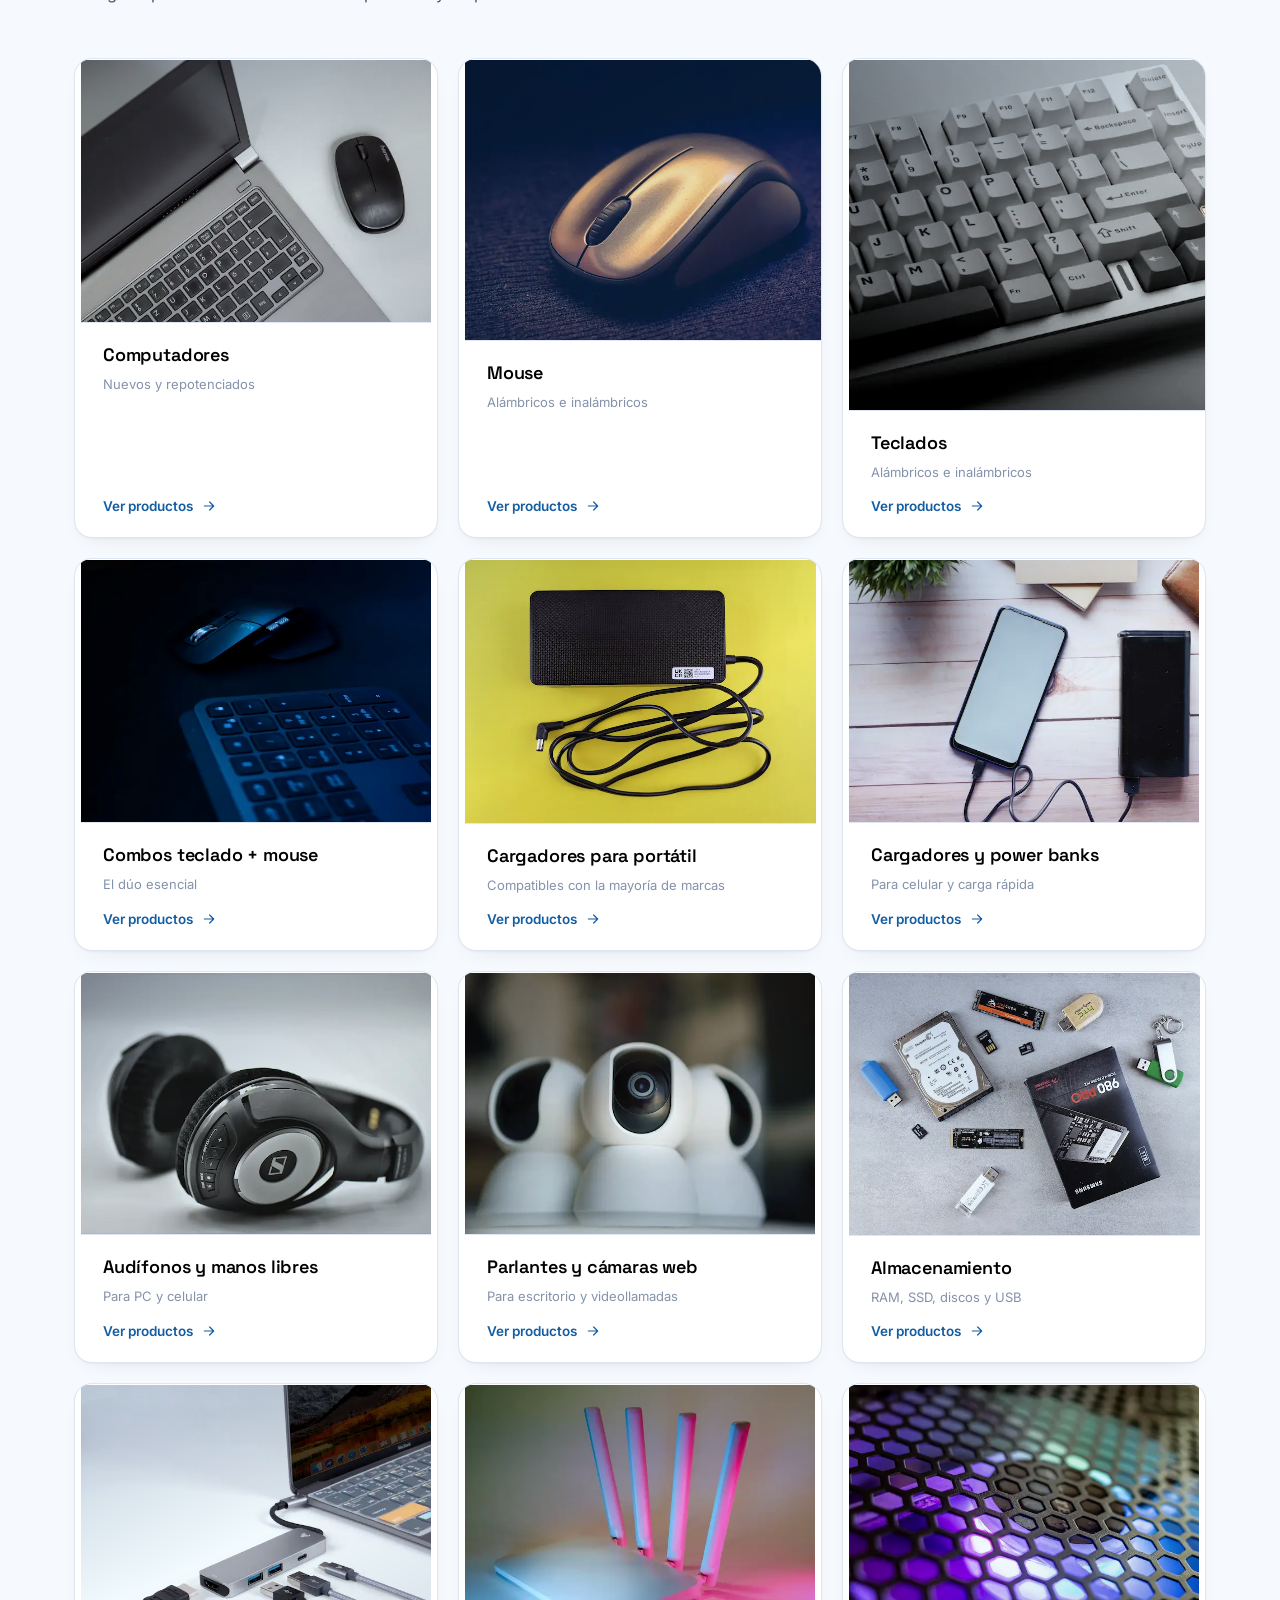
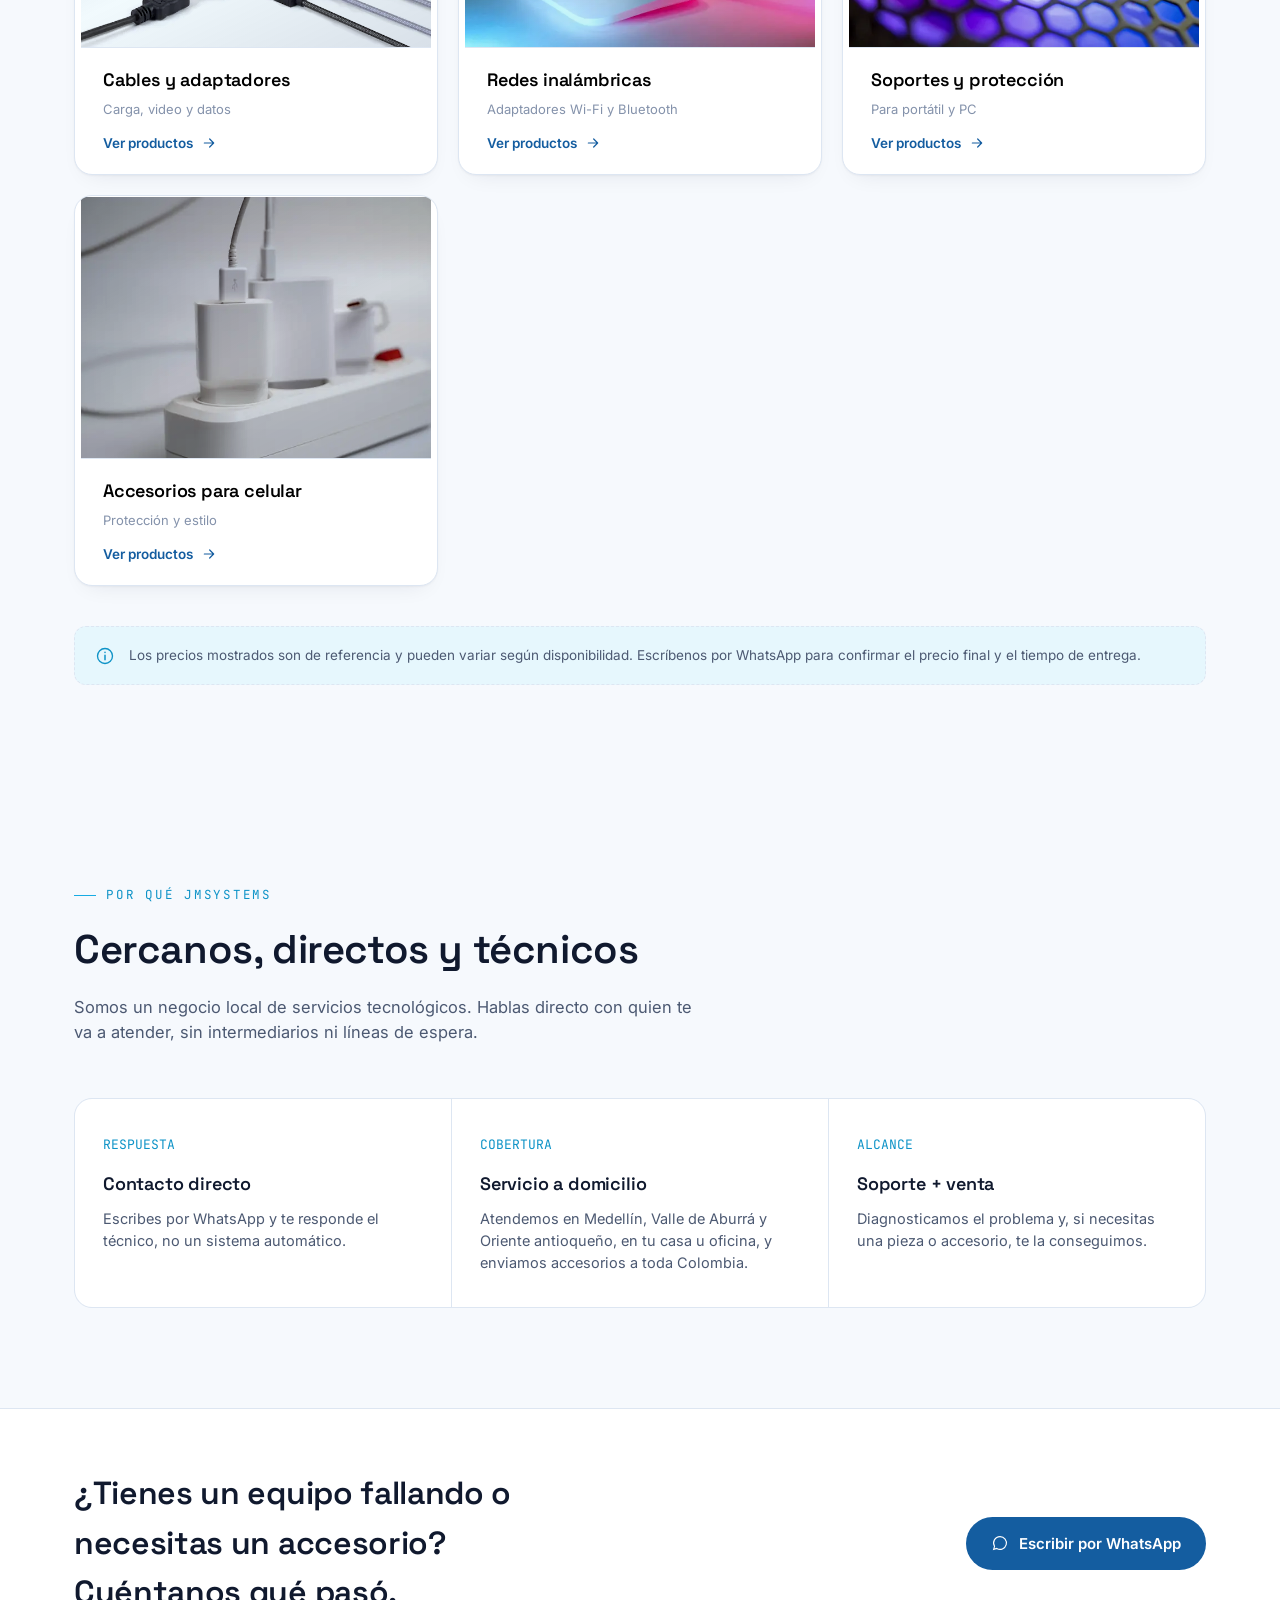
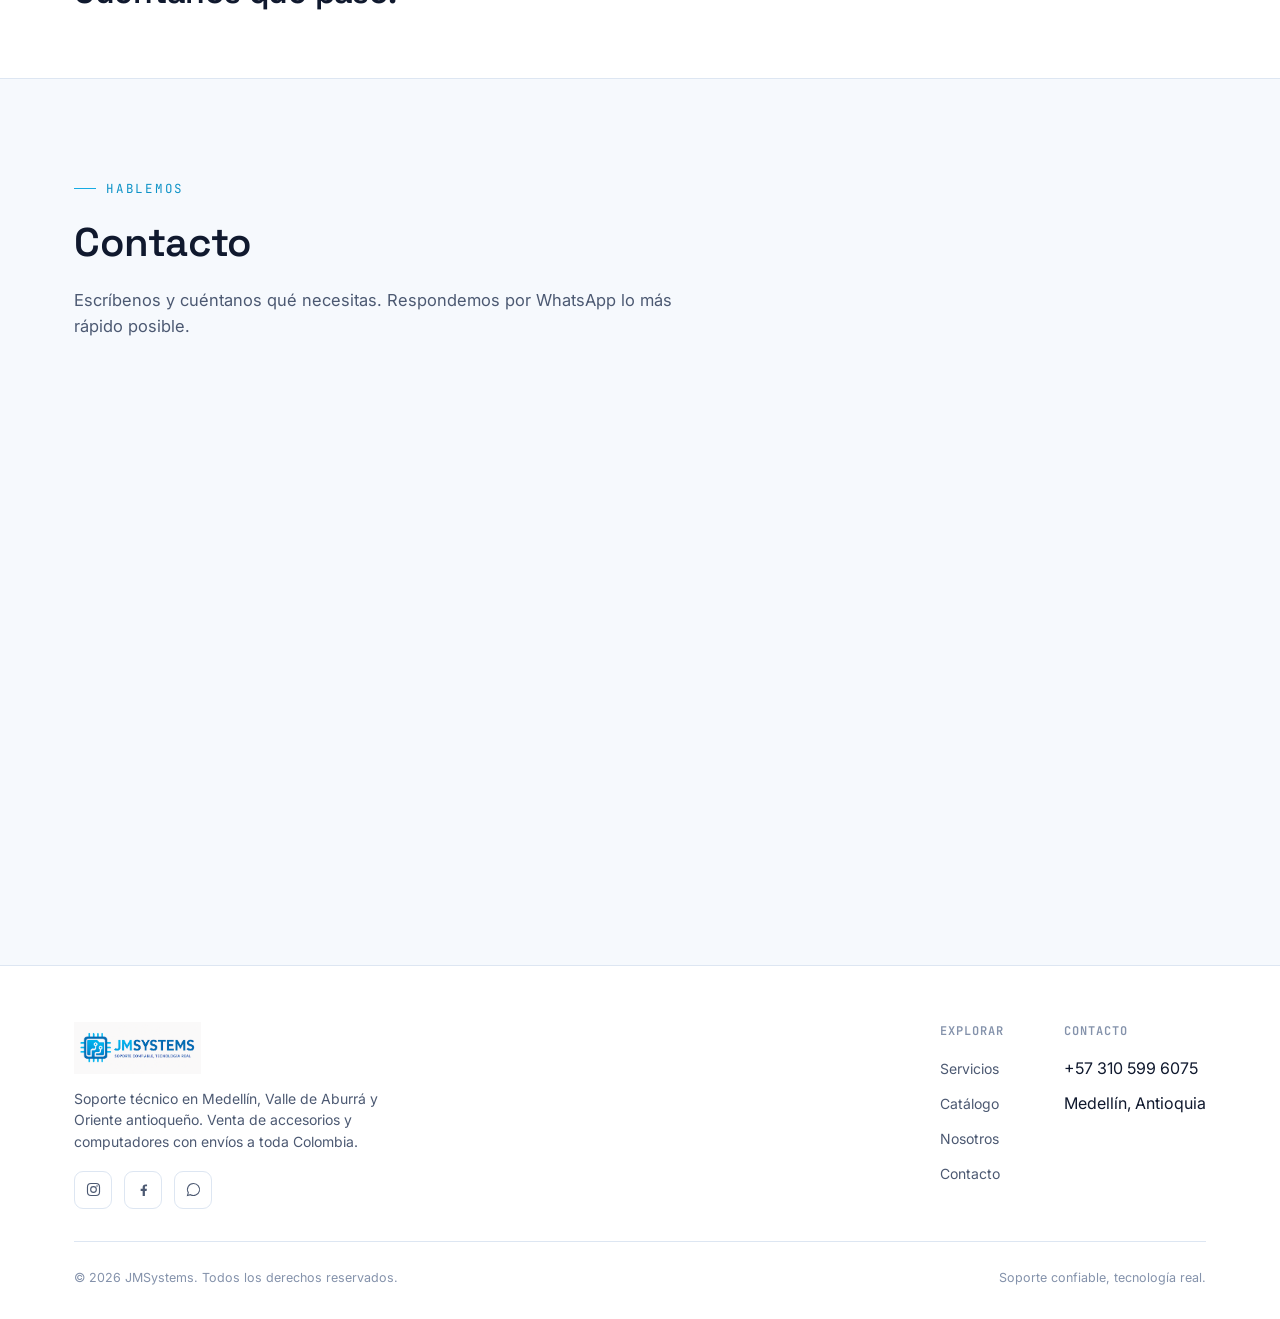
==== commit 0ced58c4: "Botón compartir" ====
--- a/index.html
+++ b/index.html
@@ -1,19 +1,20 @@
 <!DOCTYPE html>
 <html lang="es">
 <head>
+<meta name="google-site-verification" content="CYVMDQl5UmcIMYJei6Q-1NeKgUOc5_ZbZch24Rkpl-Y" />  
 <meta charset="UTF-8">
 <meta name="viewport" content="width=device-width, initial-scale=1.0">
 <title>JMSystems | Soporte técnico y venta de tecnología en Medellín</title>
 <meta name="description" content="JMSystems: soporte técnico, mantenimiento de computadores, redes, cámaras de seguridad y venta de accesorios tecnológicos en Medellín, Valle de Aburrá y Oriente antioqueño. Servicio presencial y remoto. Cotiza por WhatsApp.">
 <meta name="keywords" content="soporte técnico Medellín, soporte técnico remoto, mantenimiento de computadores, reparación de computadores Valle de Aburrá, reparación de computadores Oriente antioqueño, venta de accesorios tecnológicos, cámaras de seguridad Medellín, redes y cableado estructurado, JMSystems">
 <meta name="author" content="JMSystems">
-<link rel="canonical" href="https://jmsystems.example.com/">
+<link rel="canonical" href="https://jmsystemscolombia.netlify.app/">
 
 <!-- Open Graph / redes sociales -->
 <meta property="og:type" content="website">
 <meta property="og:title" content="JMSystems | Soporte técnico y venta de tecnología en Medellín">
 <meta property="og:description" content="Soporte confiable, tecnología real. Servicio técnico en Medellín, Valle de Aburrá y Oriente antioqueño. Venta de computadores y accesorios con envíos a toda Colombia.">
-<meta property="og:image" content="assets/img/logo.png">
+<meta property="og:image" content="https://jmsystemscolombia.netlify.app/assets/img/logo.png">
 <meta property="og:locale" content="es_CO">
 
 <link rel="icon" type="image/png" href="assets/img/logo.png">
@@ -298,5 +299,6 @@
 <script src="js/data.js"></script>
 <script src="js/products.js"></script>
 <script src="js/main.js"></script>
+<script src="js/share.js"></script>
 </body>
 </html>
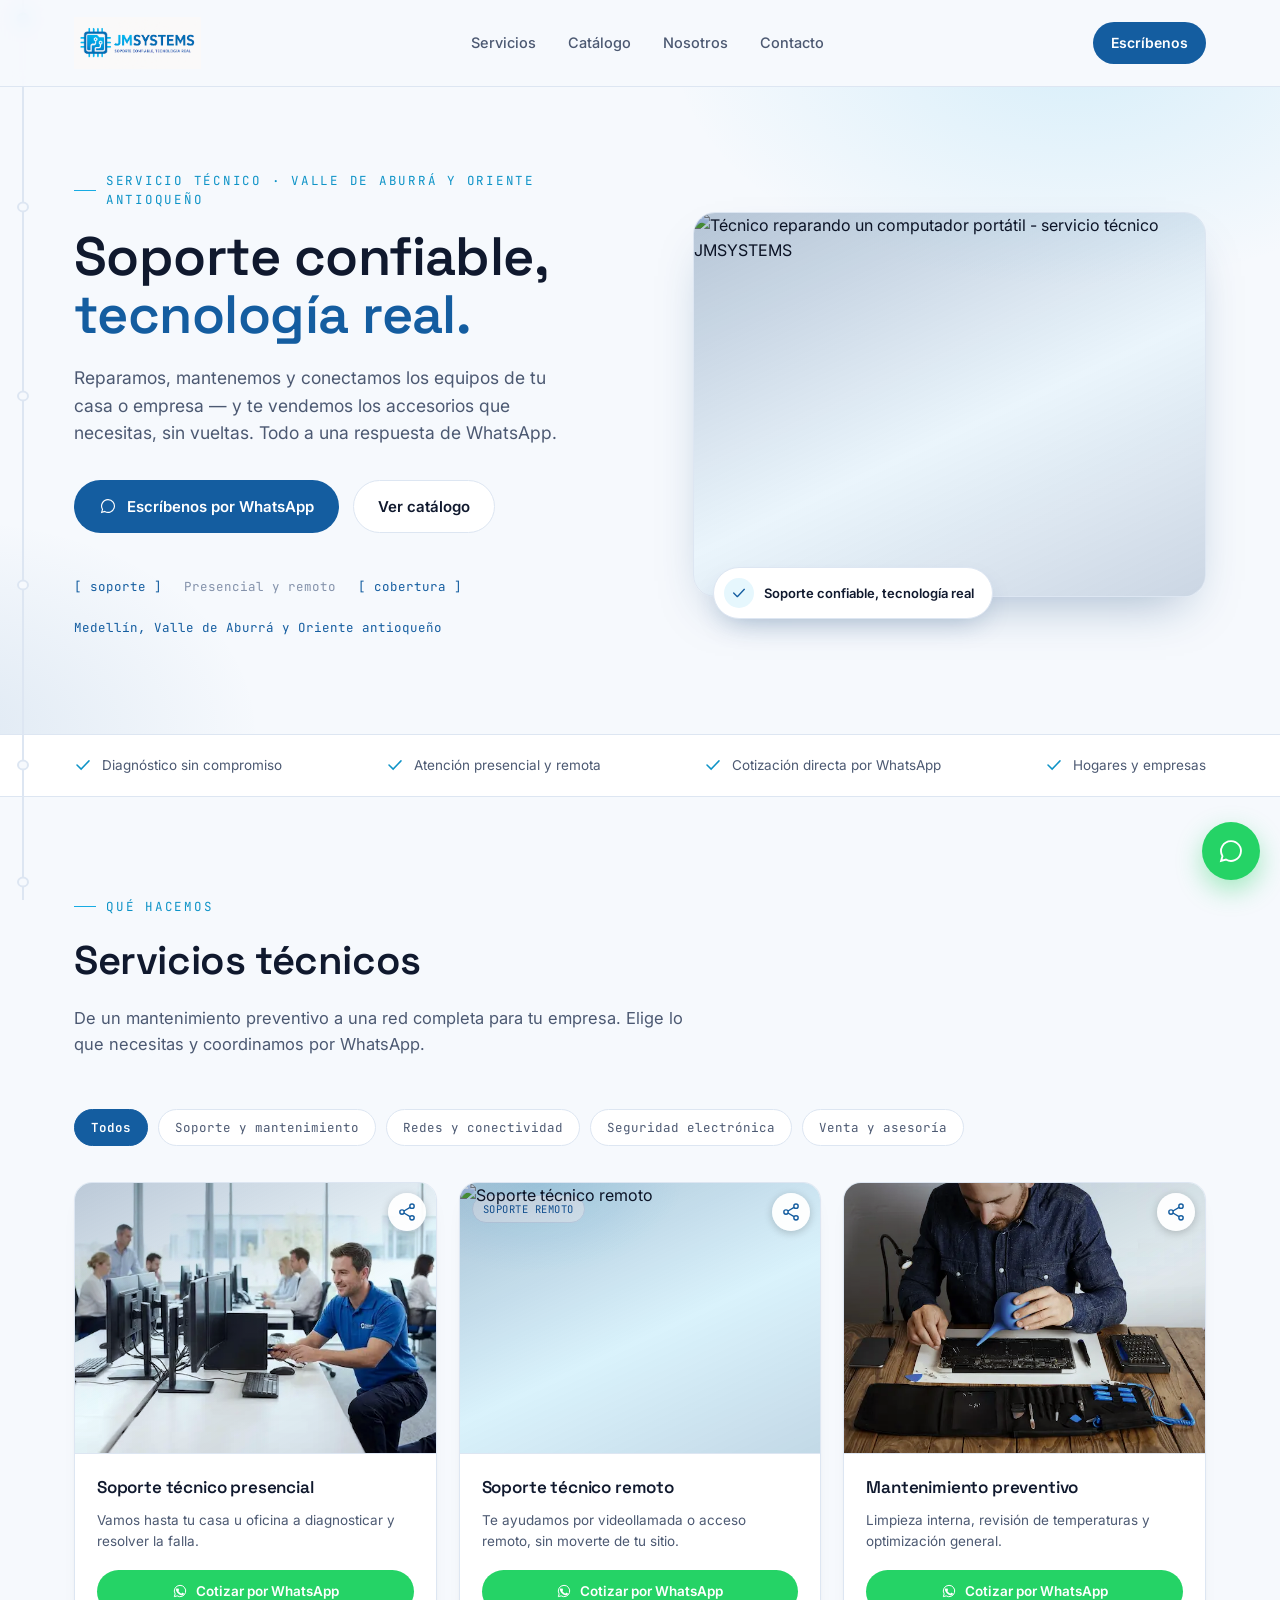
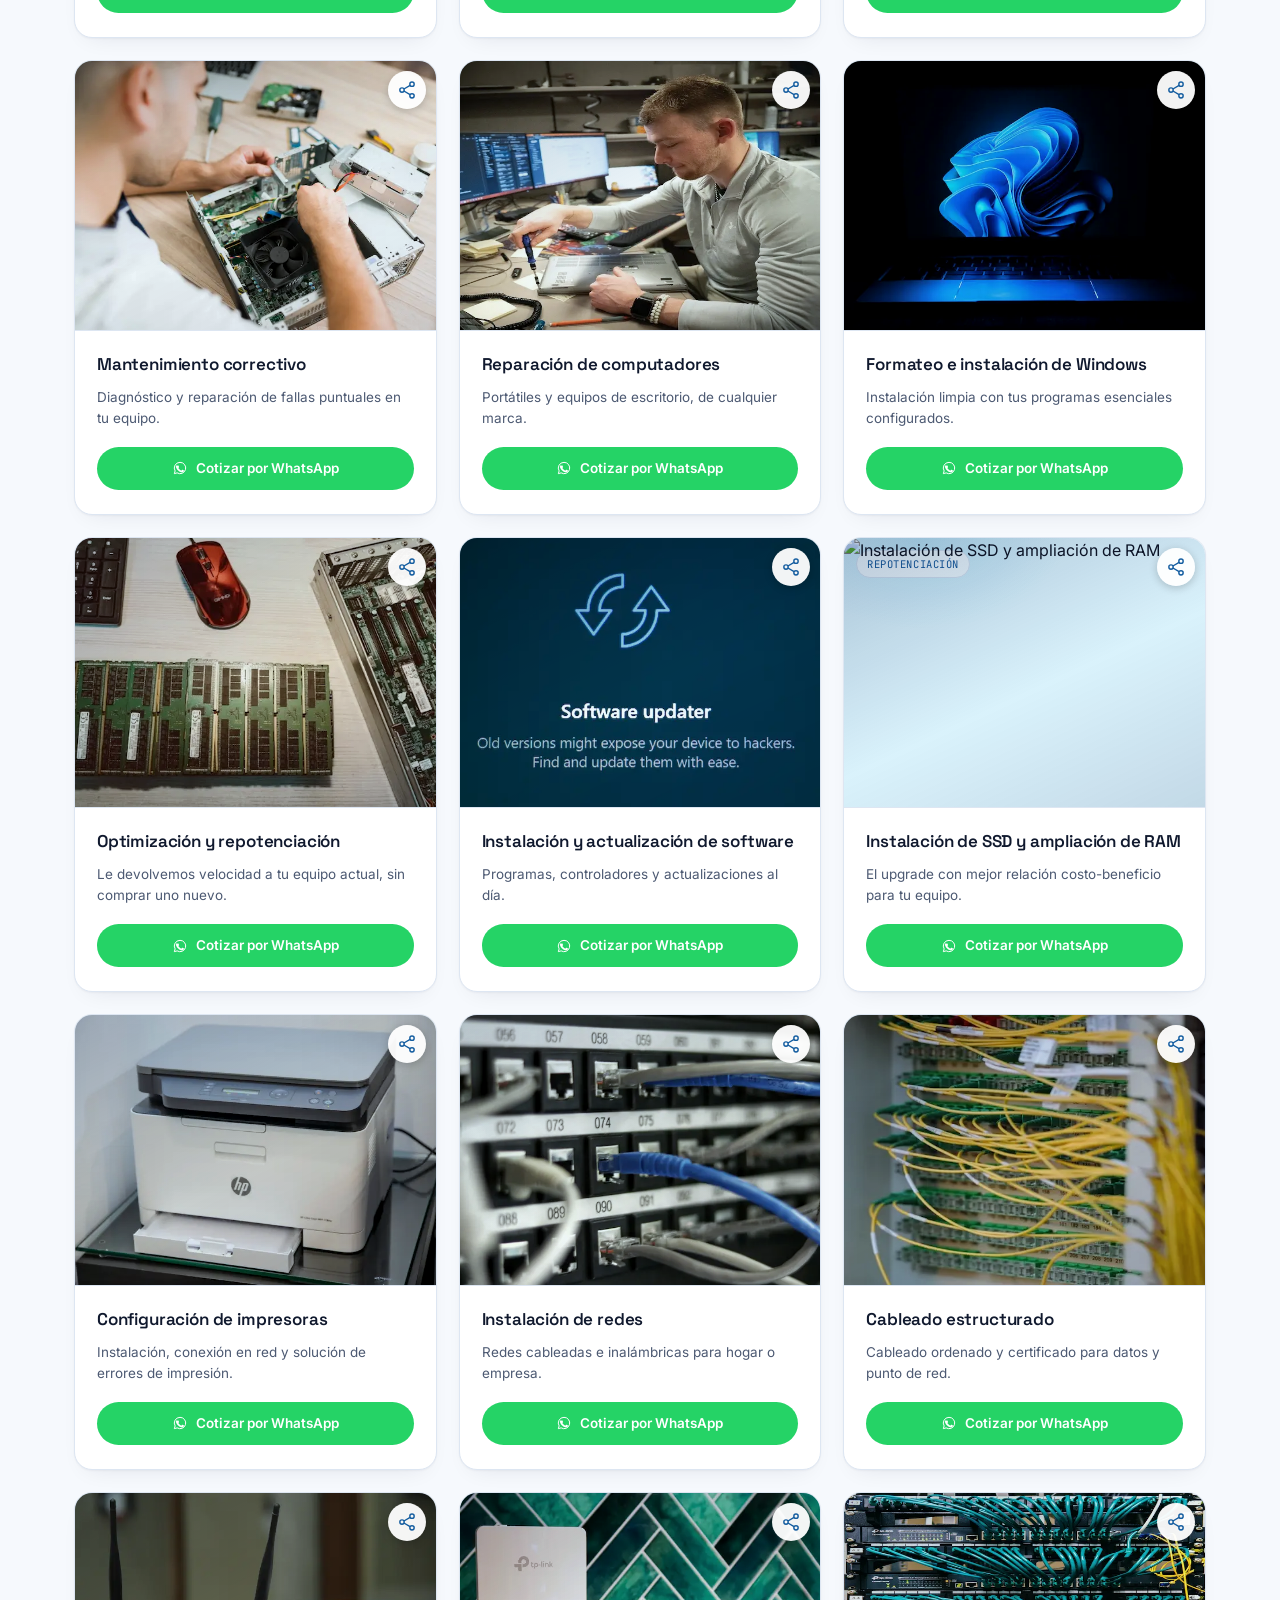
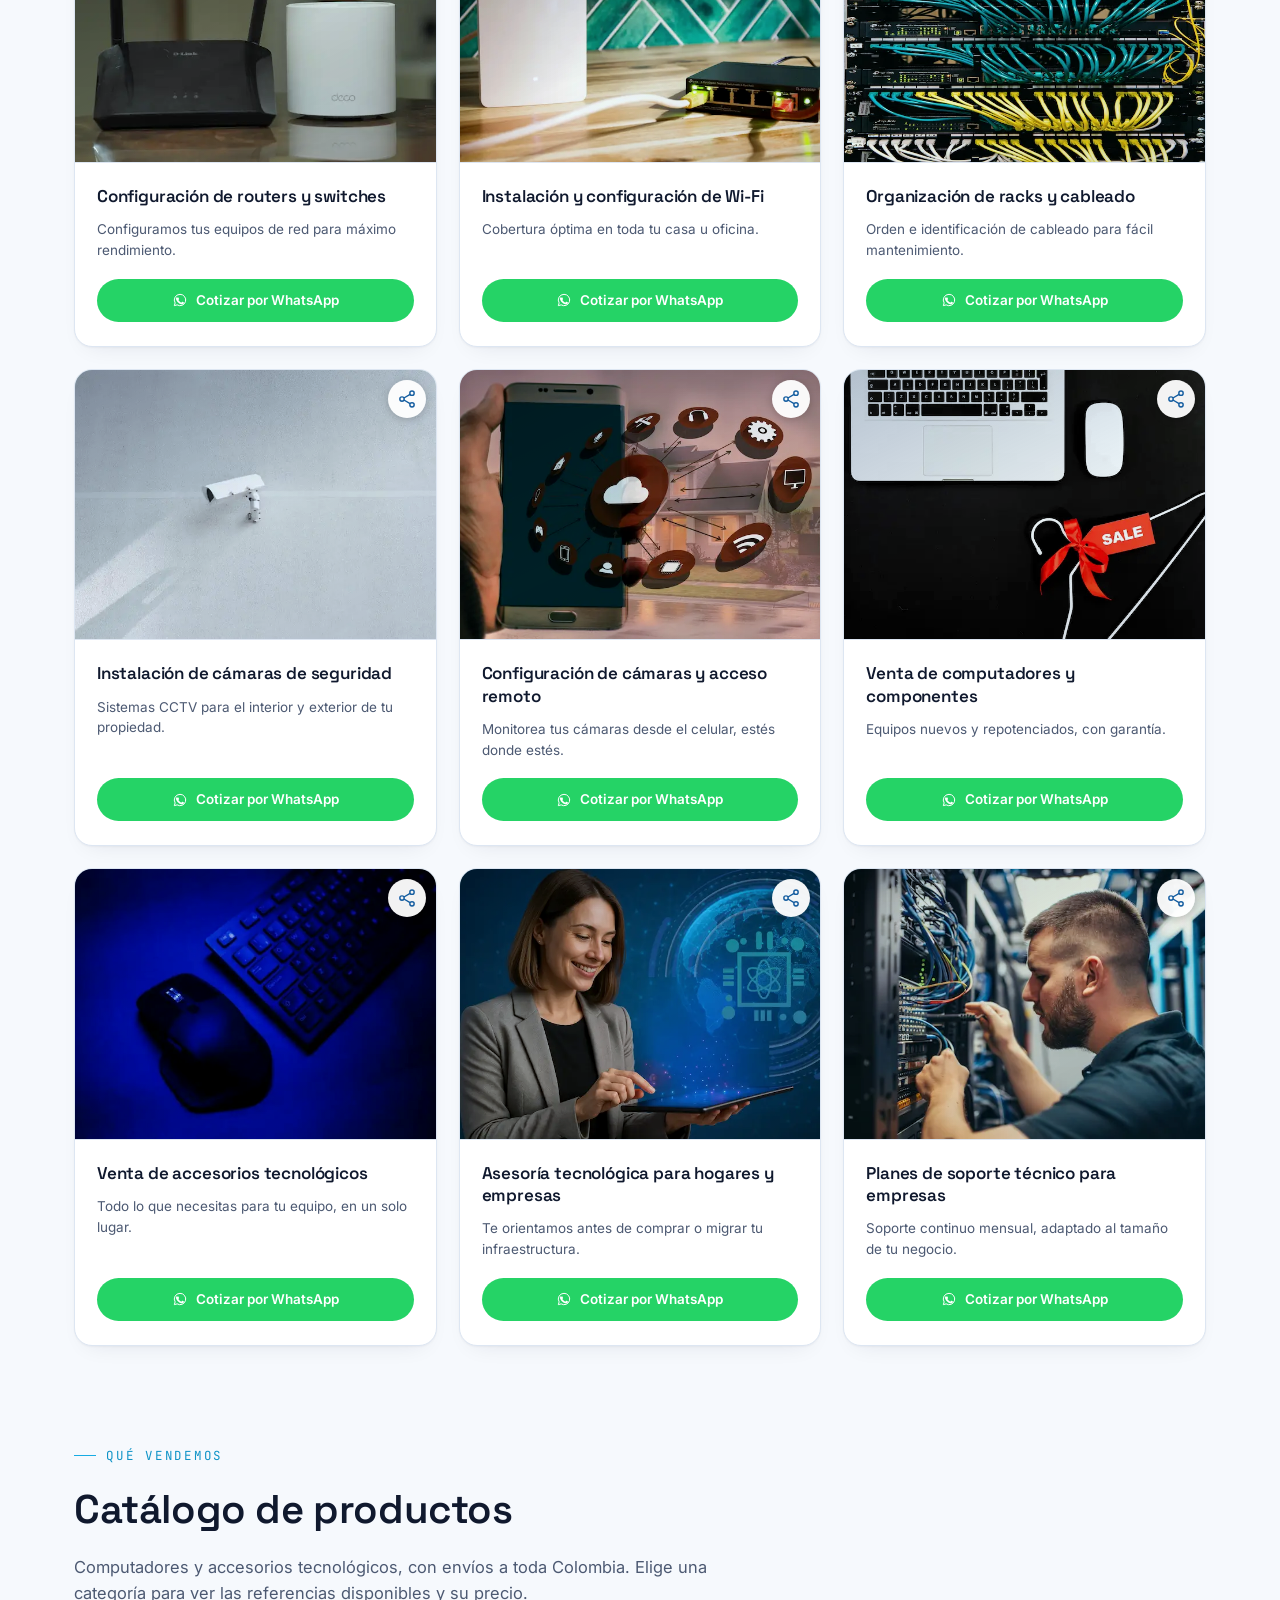
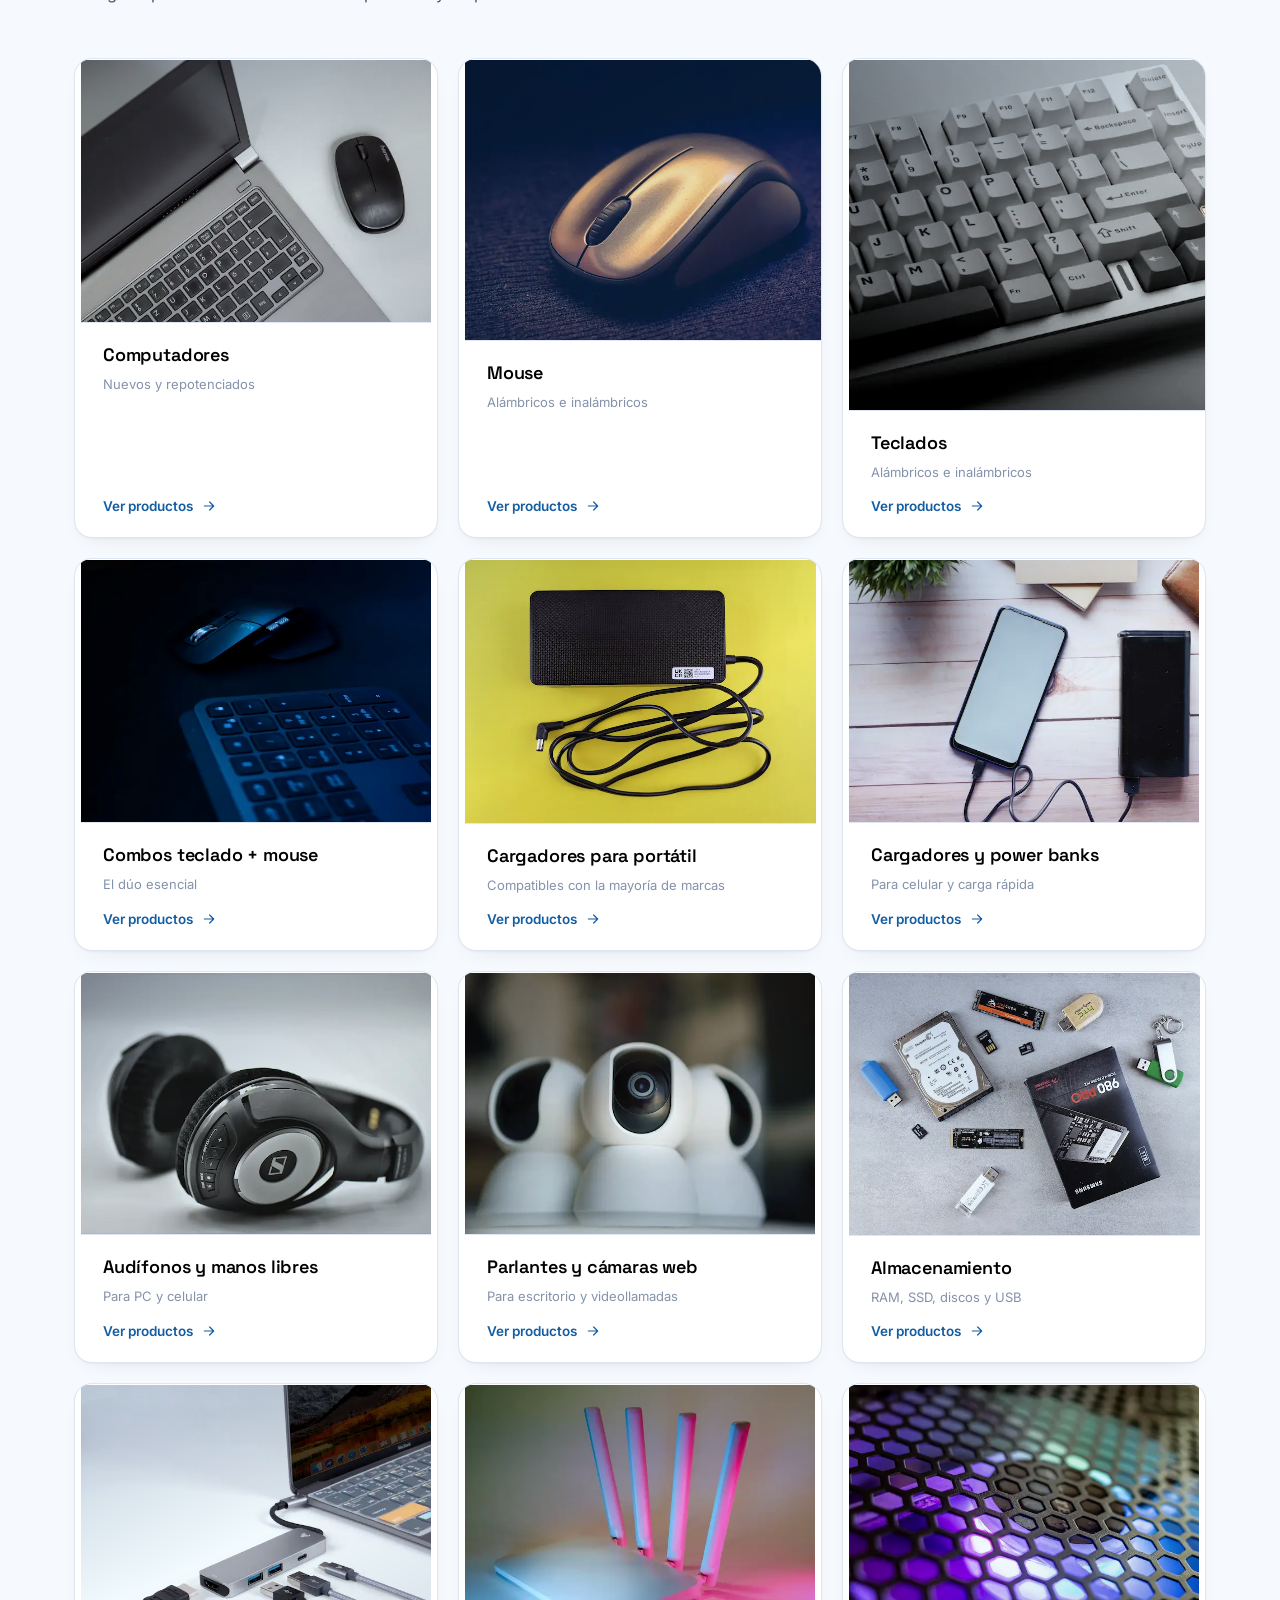
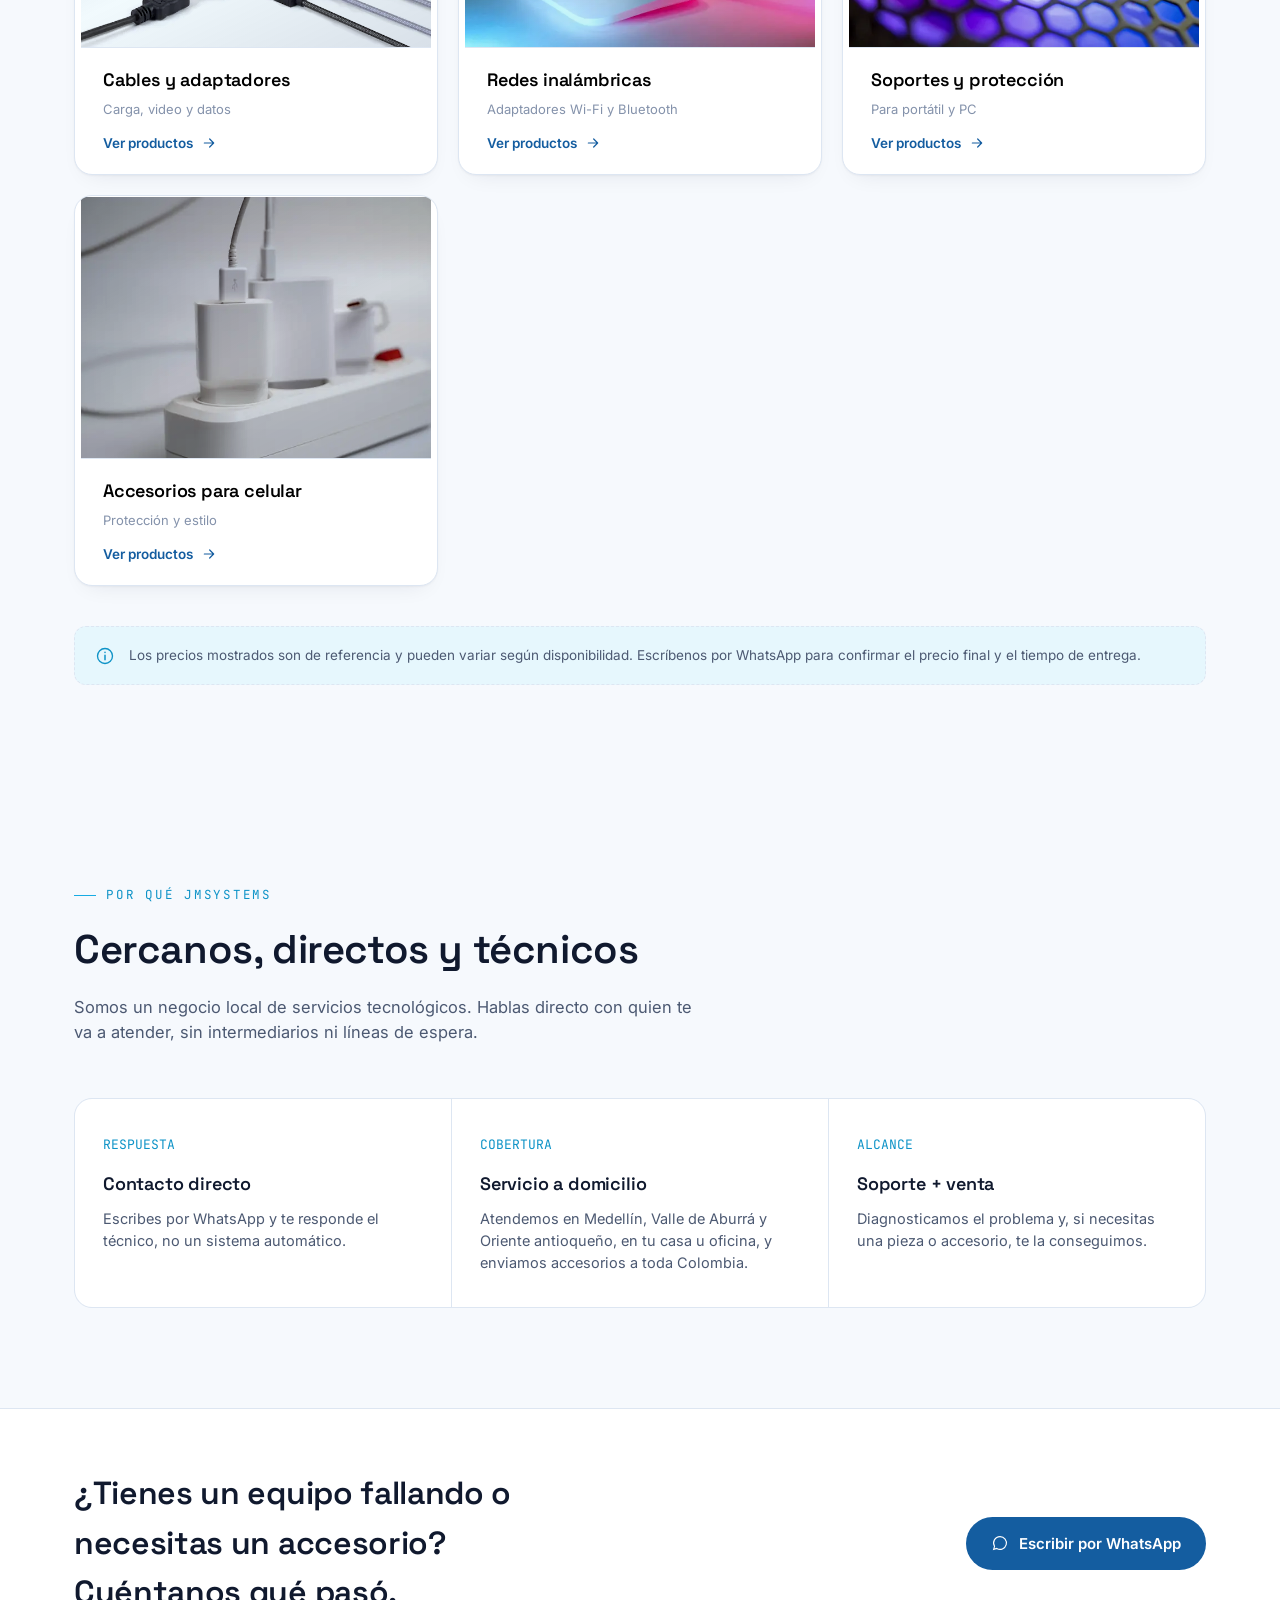
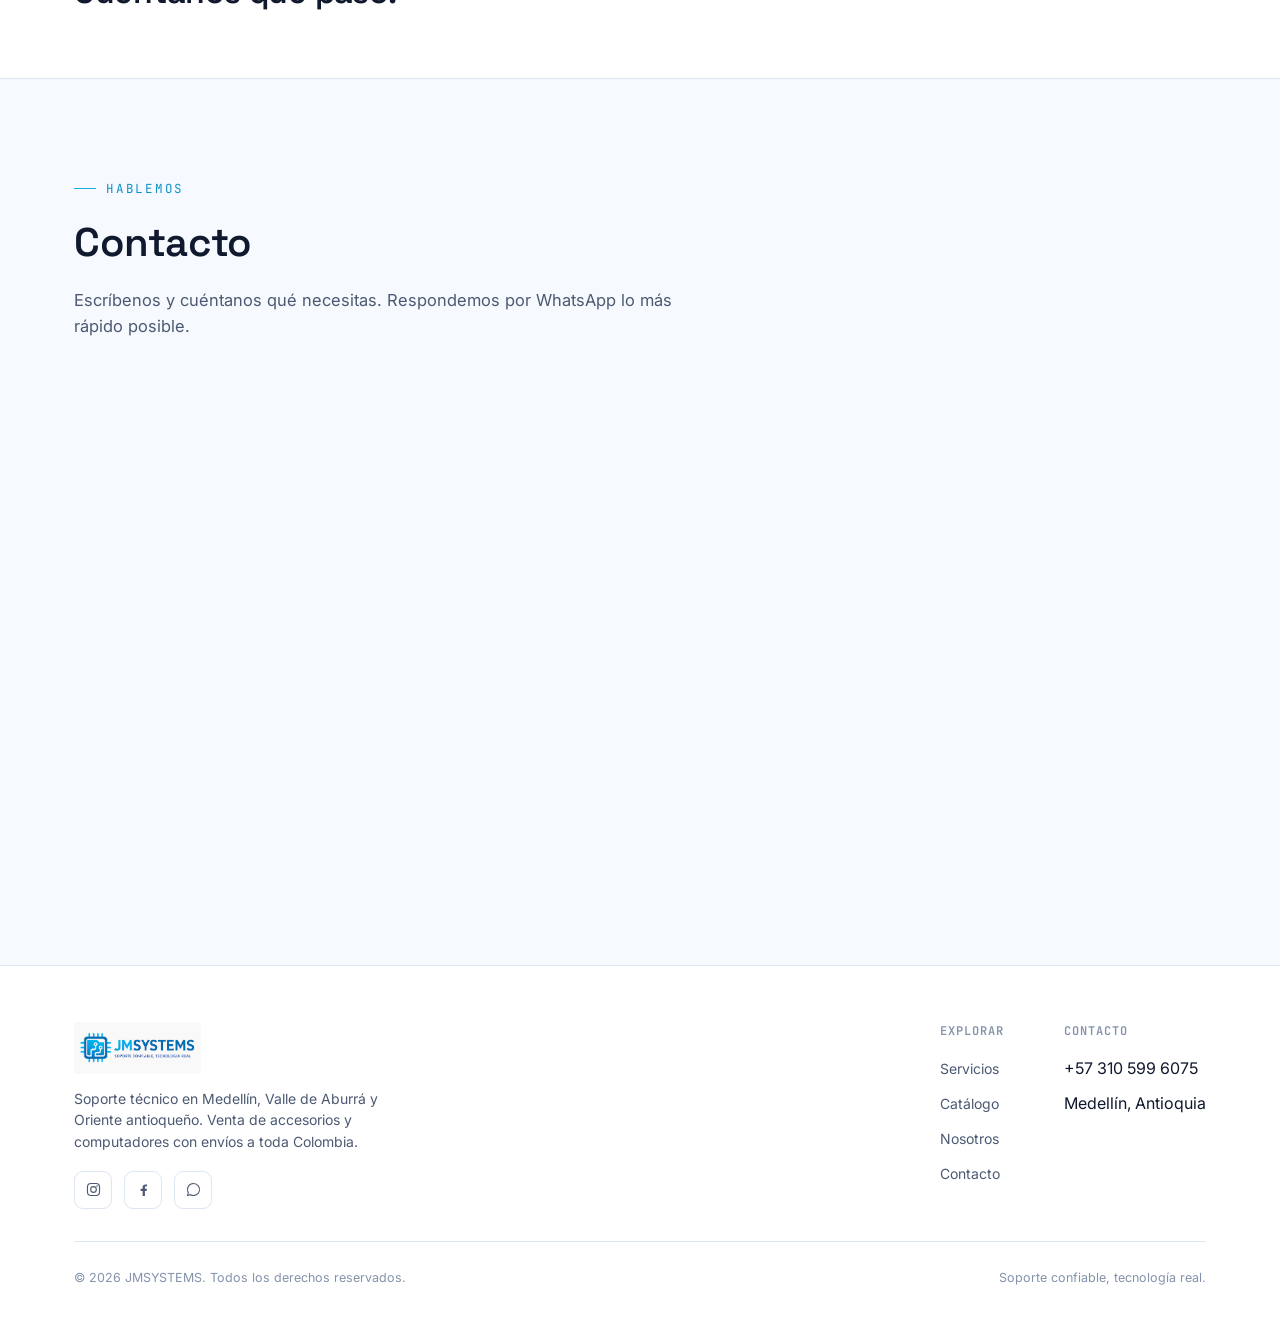
==== commit 66ae4b6a: "JMSYSTEMS" ====
--- a/index.html
+++ b/index.html
@@ -4,15 +4,15 @@
 <meta name="google-site-verification" content="CYVMDQl5UmcIMYJei6Q-1NeKgUOc5_ZbZch24Rkpl-Y" />  
 <meta charset="UTF-8">
 <meta name="viewport" content="width=device-width, initial-scale=1.0">
-<title>JMSystems | Soporte técnico y venta de tecnología en Medellín</title>
-<meta name="description" content="JMSystems: soporte técnico, mantenimiento de computadores, redes, cámaras de seguridad y venta de accesorios tecnológicos en Medellín, Valle de Aburrá y Oriente antioqueño. Servicio presencial y remoto. Cotiza por WhatsApp.">
-<meta name="keywords" content="soporte técnico Medellín, soporte técnico remoto, mantenimiento de computadores, reparación de computadores Valle de Aburrá, reparación de computadores Oriente antioqueño, venta de accesorios tecnológicos, cámaras de seguridad Medellín, redes y cableado estructurado, JMSystems">
-<meta name="author" content="JMSystems">
+<title>JMSYSTEMS | Soporte técnico y venta de tecnología en Medellín</title>
+<meta name="description" content="JMSYSTEMS: soporte técnico, mantenimiento de computadores, redes, cámaras de seguridad y venta de accesorios tecnológicos en Medellín, Valle de Aburrá y Oriente antioqueño. Servicio presencial y remoto. Cotiza por WhatsApp.">
+<meta name="keywords" content="soporte técnico Medellín, soporte técnico remoto, mantenimiento de computadores, reparación de computadores Valle de Aburrá, reparación de computadores Oriente antioqueño, venta de accesorios tecnológicos, cámaras de seguridad Medellín, redes y cableado estructurado, JMSYSTEMS">
+<meta name="author" content="JMSYSTEMS">
 <link rel="canonical" href="https://jmsystemscolombia.netlify.app/">
 
 <!-- Open Graph / redes sociales -->
 <meta property="og:type" content="website">
-<meta property="og:title" content="JMSystems | Soporte técnico y venta de tecnología en Medellín">
+<meta property="og:title" content="JMSYSTEMS | Soporte técnico y venta de tecnología en Medellín">
 <meta property="og:description" content="Soporte confiable, tecnología real. Servicio técnico en Medellín, Valle de Aburrá y Oriente antioqueño. Venta de computadores y accesorios con envíos a toda Colombia.">
 <meta property="og:image" content="https://jmsystemscolombia.netlify.app/assets/img/logo.png">
 <meta property="og:locale" content="es_CO">
@@ -30,7 +30,7 @@
 {
   "@context": "https://schema.org",
   "@type": "ElectronicsStore",
-  "name": "JMSystems",
+  "name": "JMSYSTEMS",
   "description": "Soporte técnico, mantenimiento de computadores, redes, seguridad electrónica y venta de accesorios y equipos tecnológicos.",
   "areaServed": ["Medellín", "Valle de Aburrá", "Oriente antioqueño", "Antioquia"],
   "address": {
@@ -67,7 +67,7 @@
 <header class="nav">
   <div class="container">
     <a href="#top" class="brand">
-      <img src="assets/img/logo.png" alt="Logo JMSystems">
+      <img src="assets/img/logo.png" alt="Logo JMSYSTEMS">
     </a>
     <div class="nav-links">
       <a href="#servicios">Servicios</a>
@@ -75,7 +75,7 @@
       <a href="#nosotros">Nosotros</a>
       <a href="#contacto">Contacto</a>
     </div>
-    <a class="nav-cta" data-wa-link="Hola JMSystems, quiero más información." href="#" target="_blank" rel="noopener">
+    <a class="nav-cta" data-wa-link="Hola JMSYSTEMS, quiero más información." href="#" target="_blank" rel="noopener">
       Escríbenos
     </a>
     <button class="nav-toggle" id="nav-toggle" aria-label="Abrir menú" aria-expanded="false">
@@ -89,7 +89,7 @@
     <a href="#catalogo">Catálogo</a>
     <a href="#nosotros">Nosotros</a>
     <a href="#contacto">Contacto</a>
-    <a class="nav-cta" data-wa-link="Hola JMSystems, quiero más información." href="#" target="_blank" rel="noopener">Escríbenos por WhatsApp</a>
+    <a class="nav-cta" data-wa-link="Hola JMSYSTEMS, quiero más información." href="#" target="_blank" rel="noopener">Escríbenos por WhatsApp</a>
   </div>
 </div>
 
@@ -103,7 +103,7 @@
         <h1>Soporte confiable,<br><span class="accent">tecnología real.</span></h1>
         <p class="lede">Reparamos, mantenemos y conectamos los equipos de tu casa o empresa — y te vendemos los accesorios que necesitas, sin vueltas. Todo a una respuesta de WhatsApp.</p>
         <div class="hero-actions">
-          <a class="btn btn-primary" data-wa-link="Hola JMSystems, necesito soporte técnico." href="#" target="_blank" rel="noopener">
+          <a class="btn btn-primary" data-wa-link="Hola JMSYSTEMS, necesito soporte técnico." href="#" target="_blank" rel="noopener">
             <svg width="18" height="18" viewBox="0 0 24 24" fill="none"><path d="M12 3.5a8.5 8.5 0 0 0-7.3 12.9L3.5 20.5l4.2-1.2A8.5 8.5 0 1 0 12 3.5z" stroke="currentColor" stroke-width="1.5"/></svg>
             Escríbenos por WhatsApp
           </a>
@@ -117,7 +117,7 @@
 
       <div class="hero-visual">
         <div class="hero-photo">
-          <img src="assets/img/tecnico-onsite.webp" alt="Técnico reparando un computador portátil - servicio técnico JMSystems">
+          <img src="assets/img/tecnico-onsite.webp" alt="Técnico reparando un computador portátil - servicio técnico JMSYSTEMS">
           <span class="hero-photo-tint"></span>
         </div>
         <div class="hero-badge">
@@ -185,7 +185,7 @@
   <section class="section" id="nosotros" data-spine-section>
     <div class="container">
       <div class="section-head">
-        <span class="eyebrow">Por qué JMSystems</span>
+        <span class="eyebrow">Por qué JMSYSTEMS</span>
         <h2>Cercanos, directos y técnicos</h2>
         <p>Somos un negocio local de servicios tecnológicos. Hablas directo con quien te va a atender, sin intermediarios ni líneas de espera.</p>
       </div>
@@ -213,7 +213,7 @@
   <div class="cta-band">
     <div class="container">
       <h2>¿Tienes un equipo fallando o necesitas un accesorio? Cuéntanos qué pasó.</h2>
-      <a class="btn btn-primary" data-wa-link="Hola JMSystems, tengo un equipo con un problema y quiero soporte." href="#" target="_blank" rel="noopener">
+      <a class="btn btn-primary" data-wa-link="Hola JMSYSTEMS, tengo un equipo con un problema y quiero soporte." href="#" target="_blank" rel="noopener">
         <svg width="18" height="18" viewBox="0 0 24 24" fill="none"><path d="M12 3.5a8.5 8.5 0 0 0-7.3 12.9L3.5 20.5l4.2-1.2A8.5 8.5 0 1 0 12 3.5z" stroke="currentColor" stroke-width="1.5"/></svg>
         Escribir por WhatsApp
       </a>
@@ -238,7 +238,7 @@
           <h3>Zona de cobertura</h3>
           <p data-coverage>Medellín, Valle de Aburrá y Oriente antioqueño</p>
             <div class="coverage-map">
-              <img src="assets/img/coverage-map.png" alt="Zona de cobertura JMSystems">
+              <img src="assets/img/coverage-map.png" alt="Zona de cobertura JMSYSTEMS">
             </div>
           <span class="coverage-badge">Disponible ahora</span>
         </div>
@@ -252,7 +252,7 @@
   <div class="container">
     <div class="footer-top">
       <div class="footer-brand">
-        <a href="#top" class="brand"><img src="assets/img/logo.png" alt="Logo JMSystems"></a>
+        <a href="#top" class="brand"><img src="assets/img/logo.png" alt="Logo JMSYSTEMS"></a>
         <p>Soporte técnico en Medellín, Valle de Aburrá y Oriente antioqueño. Venta de accesorios y computadores con envíos a toda Colombia.</p>
         <div class="footer-social">
           <a data-instagram-link href="#" target="_blank" rel="noopener" aria-label="Instagram">
@@ -261,7 +261,7 @@
           <a data-facebook-link href="#" target="_blank" rel="noopener" aria-label="Facebook">
             <svg viewBox="0 0 24 24" fill="none"><path d="M14 21v-7h2.4l.4-3H14V9c0-.9.2-1.5 1.6-1.5H17V4.9c-.3 0-1.2-.1-2.3-.1-2.3 0-3.9 1.4-3.9 4V11H8v3h2.8v7h3.2z" fill="currentColor"/></svg>
           </a>
-          <a data-wa-link="Hola JMSystems, quiero más información." href="#" target="_blank" rel="noopener" aria-label="WhatsApp">
+          <a data-wa-link="Hola JMSYSTEMS, quiero más información." href="#" target="_blank" rel="noopener" aria-label="WhatsApp">
             <svg viewBox="0 0 24 24" fill="none"><path d="M12 3.5a8.5 8.5 0 0 0-7.3 12.9L3.5 20.5l4.2-1.2A8.5 8.5 0 1 0 12 3.5z" stroke="currentColor" stroke-width="1.5"/></svg>
           </a>
         </div>
@@ -286,13 +286,13 @@
       </div>
     </div>
     <div class="footer-bottom">
-      <span>© <span id="year"></span> JMSystems. Todos los derechos reservados.</span>
+      <span>© <span id="year"></span> JMSYSTEMS. Todos los derechos reservados.</span>
       <span>Soporte confiable, tecnología real.</span>
     </div>
   </div>
 </footer>
 
-<a class="float-wa" data-wa-link="Hola JMSystems, quiero más información." href="#" target="_blank" rel="noopener" aria-label="Escribir por WhatsApp">
+<a class="float-wa" data-wa-link="Hola JMSYSTEMS, quiero más información." href="#" target="_blank" rel="noopener" aria-label="Escribir por WhatsApp">
   <svg viewBox="0 0 24 24" fill="none"><path d="M12 3.5a8.5 8.5 0 0 0-7.3 12.9L3.5 20.5l4.2-1.2A8.5 8.5 0 1 0 12 3.5z" stroke="currentColor" stroke-width="1.6"/></svg>
 </a>
 
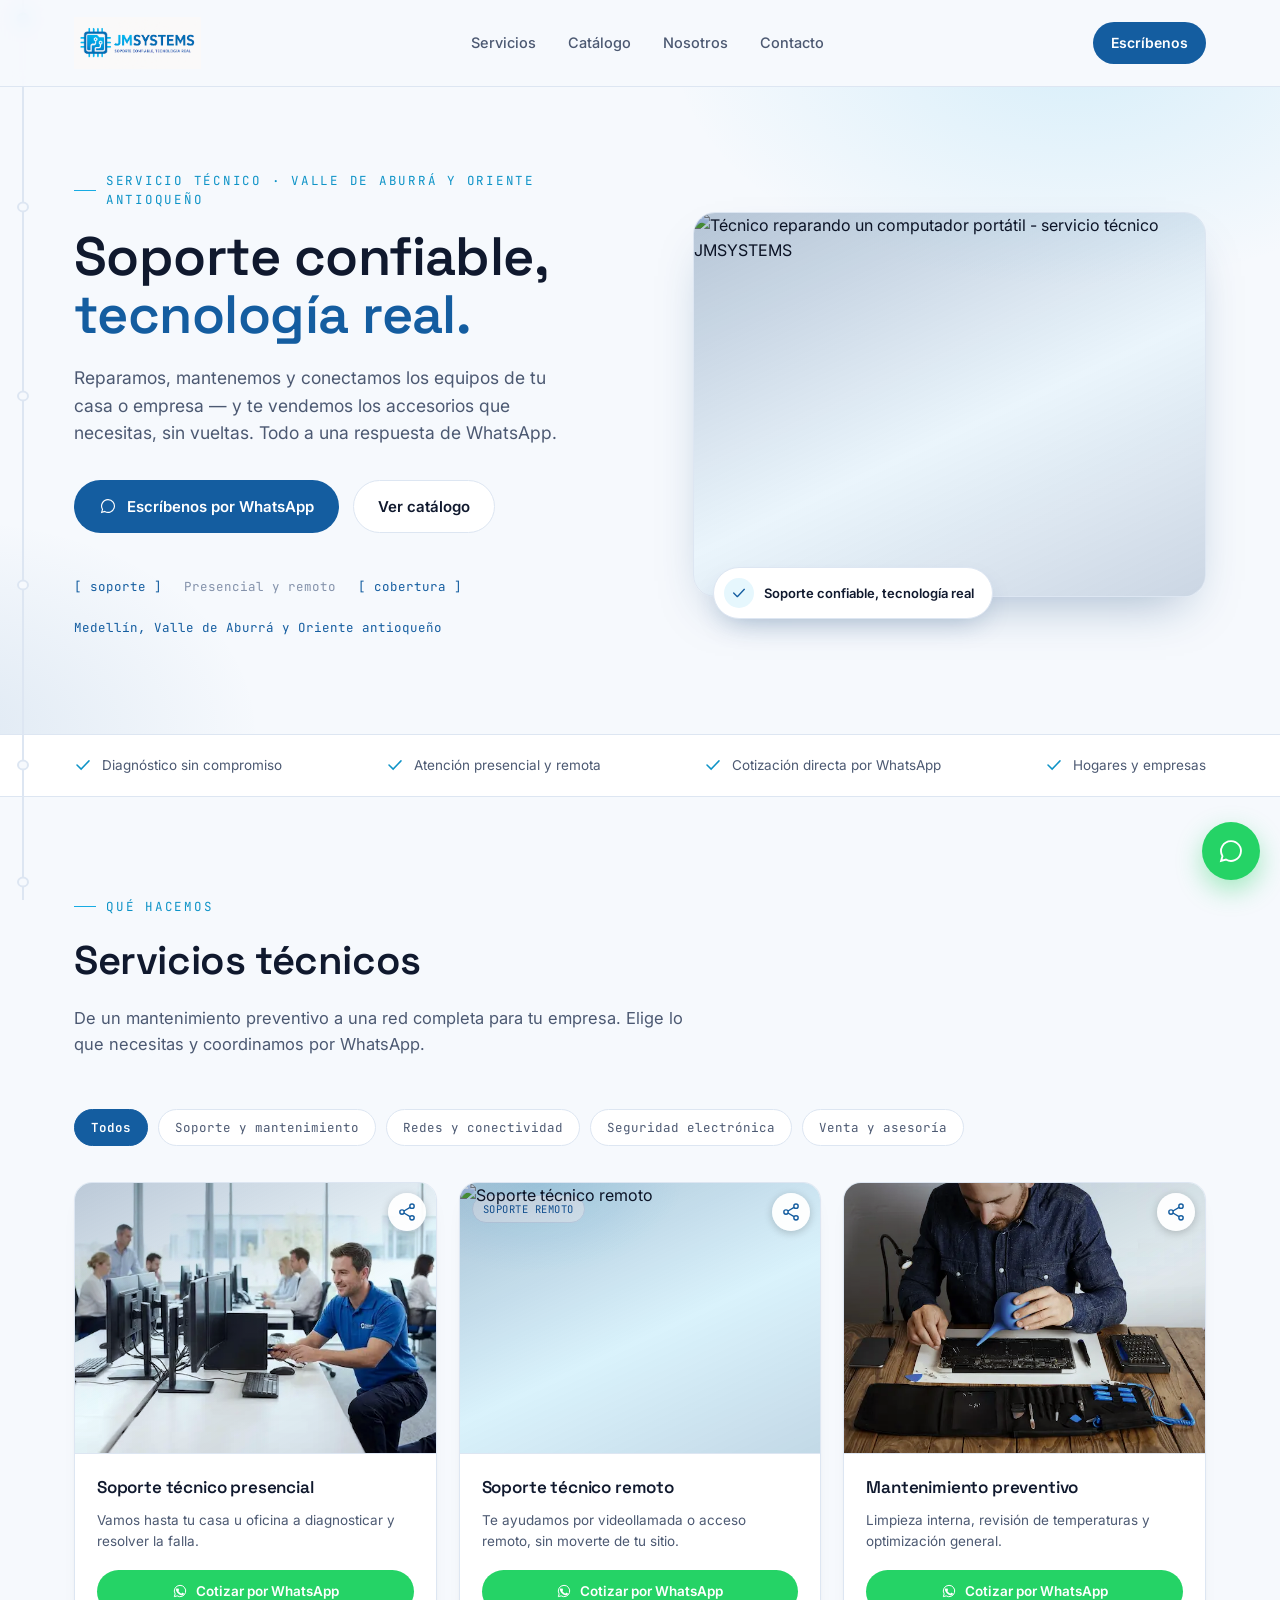
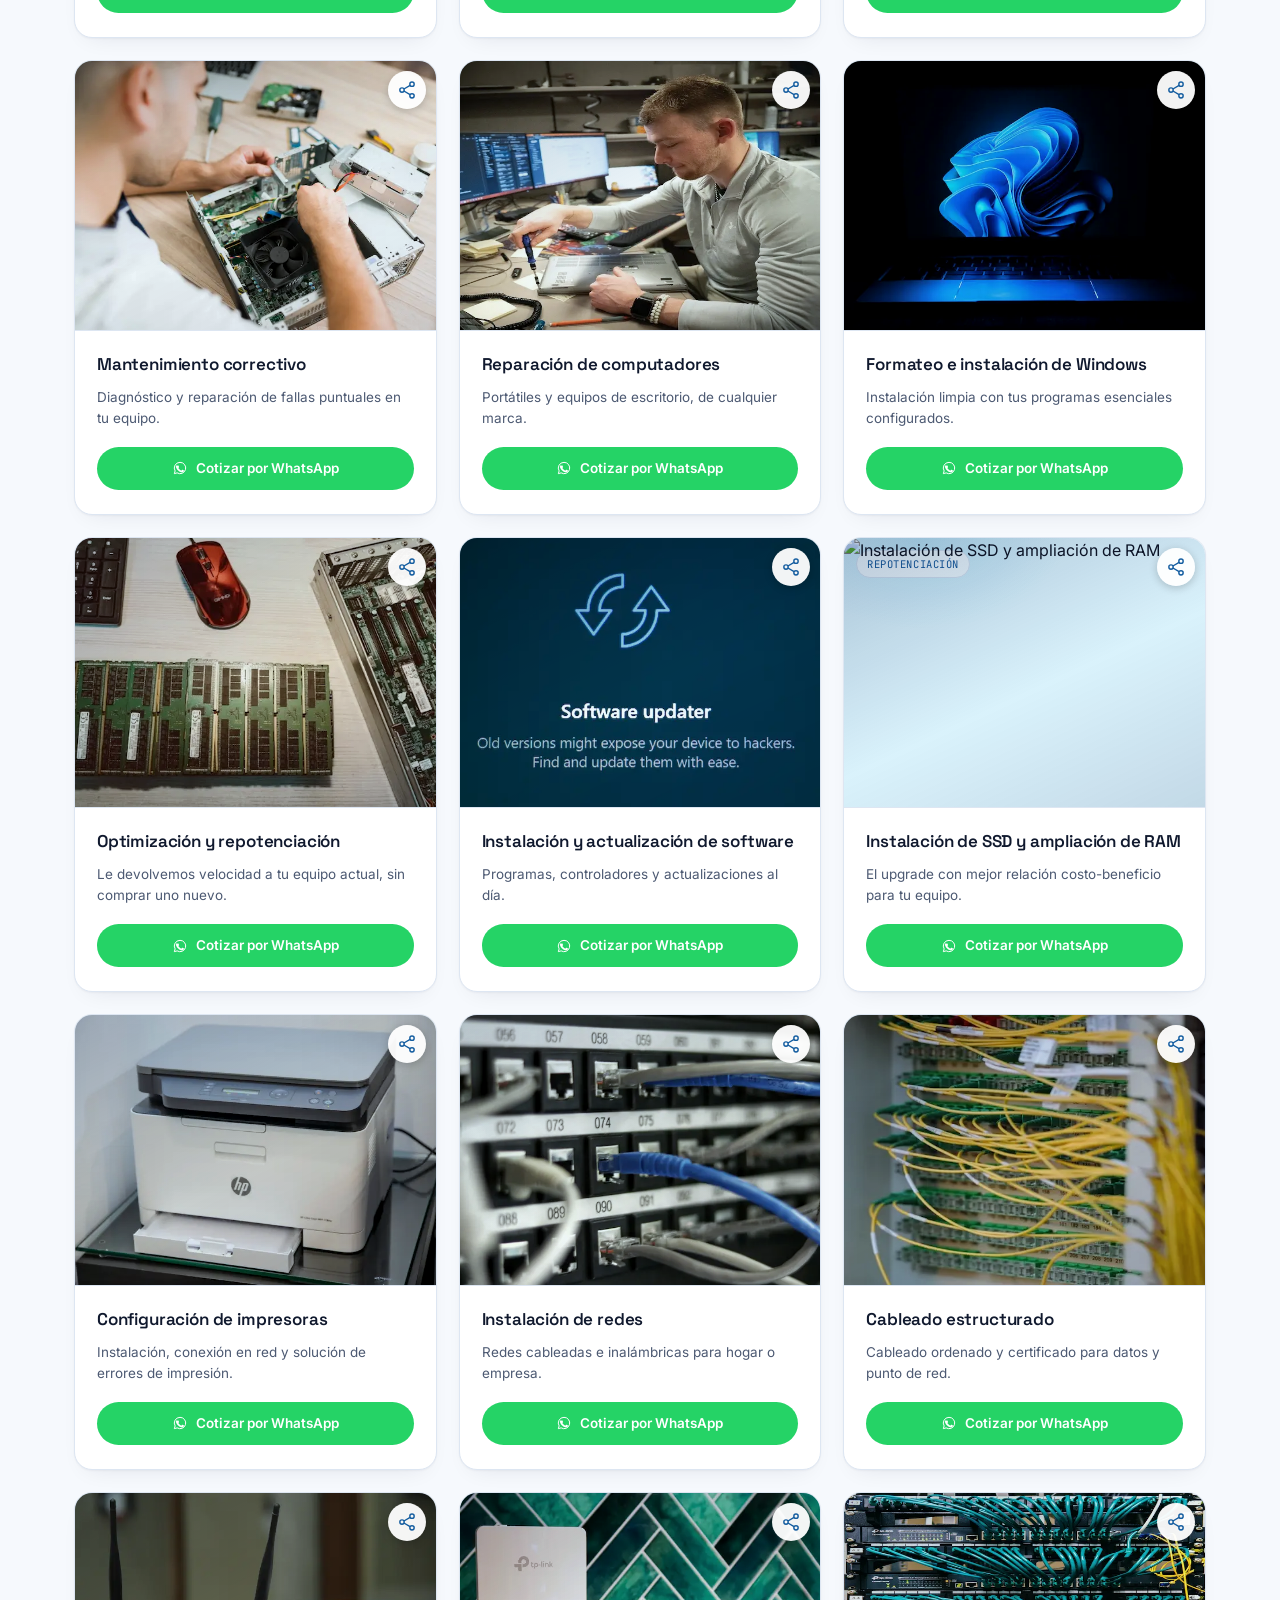
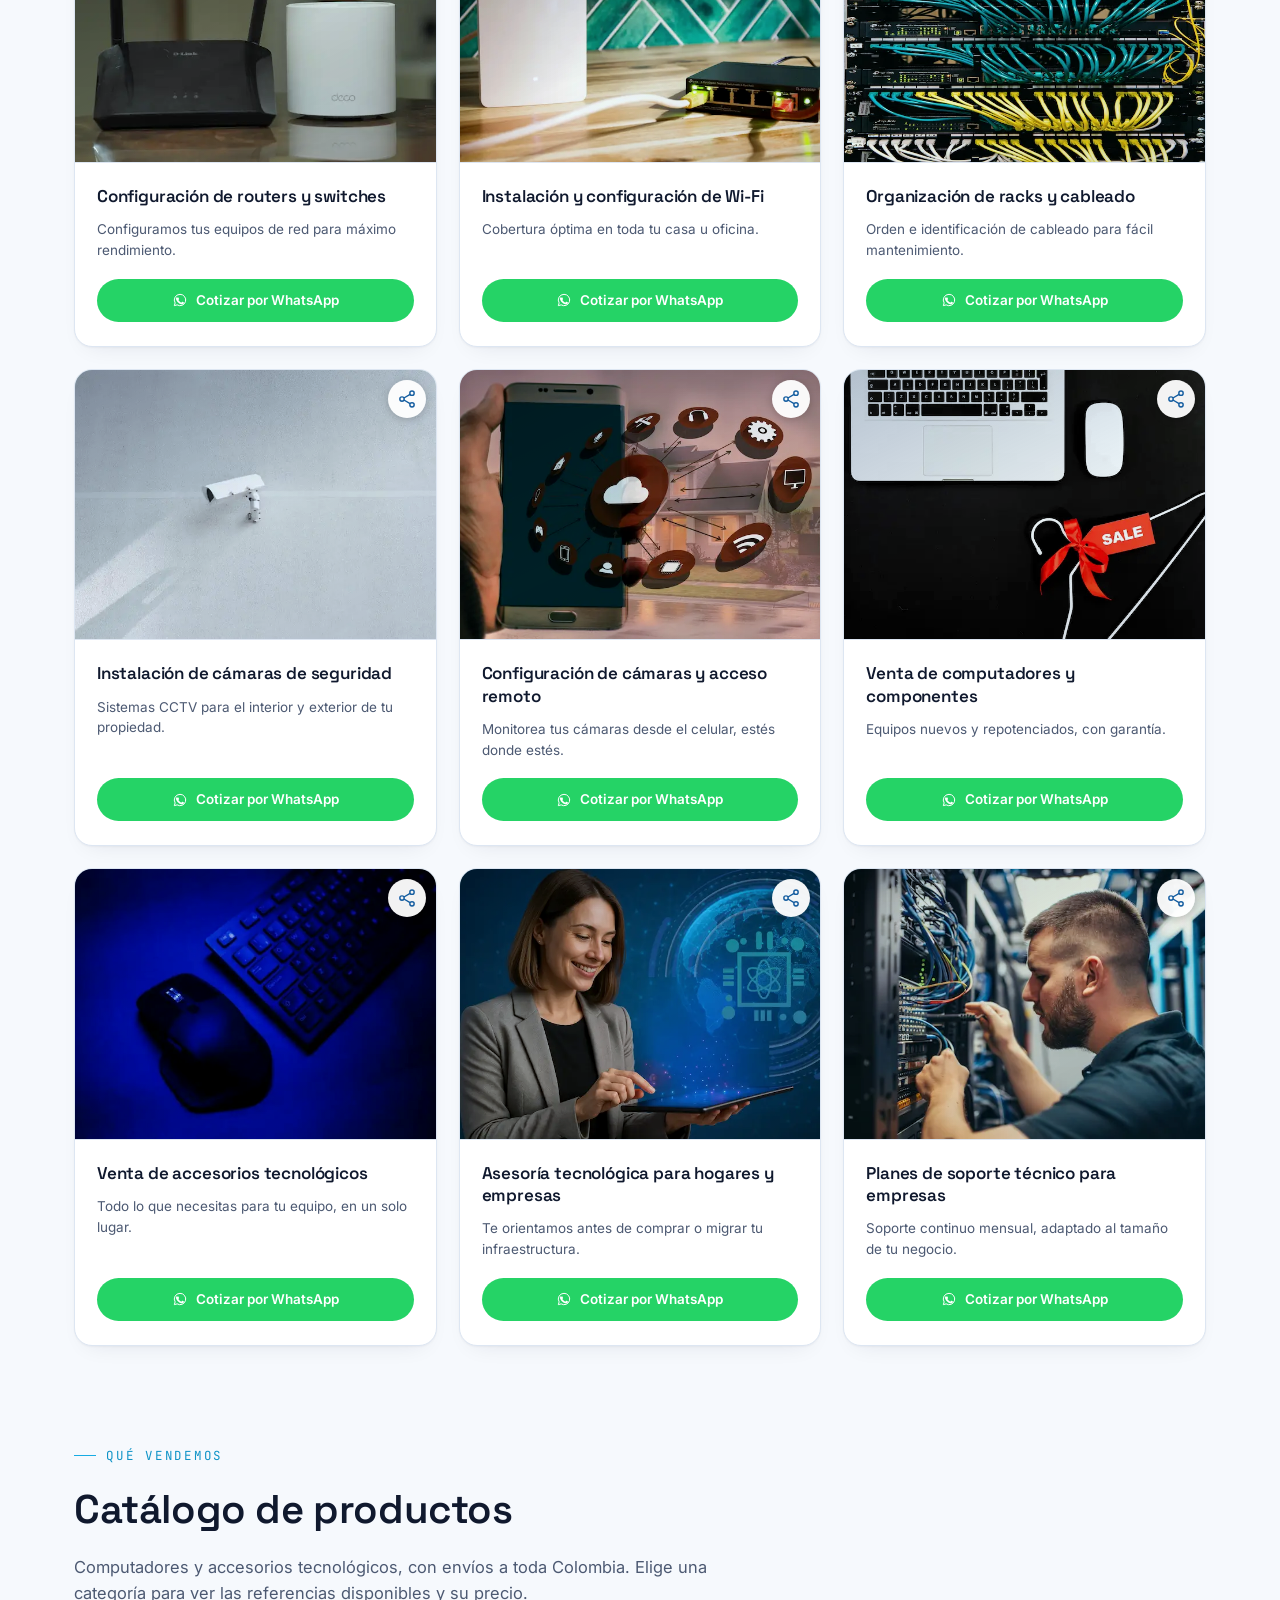
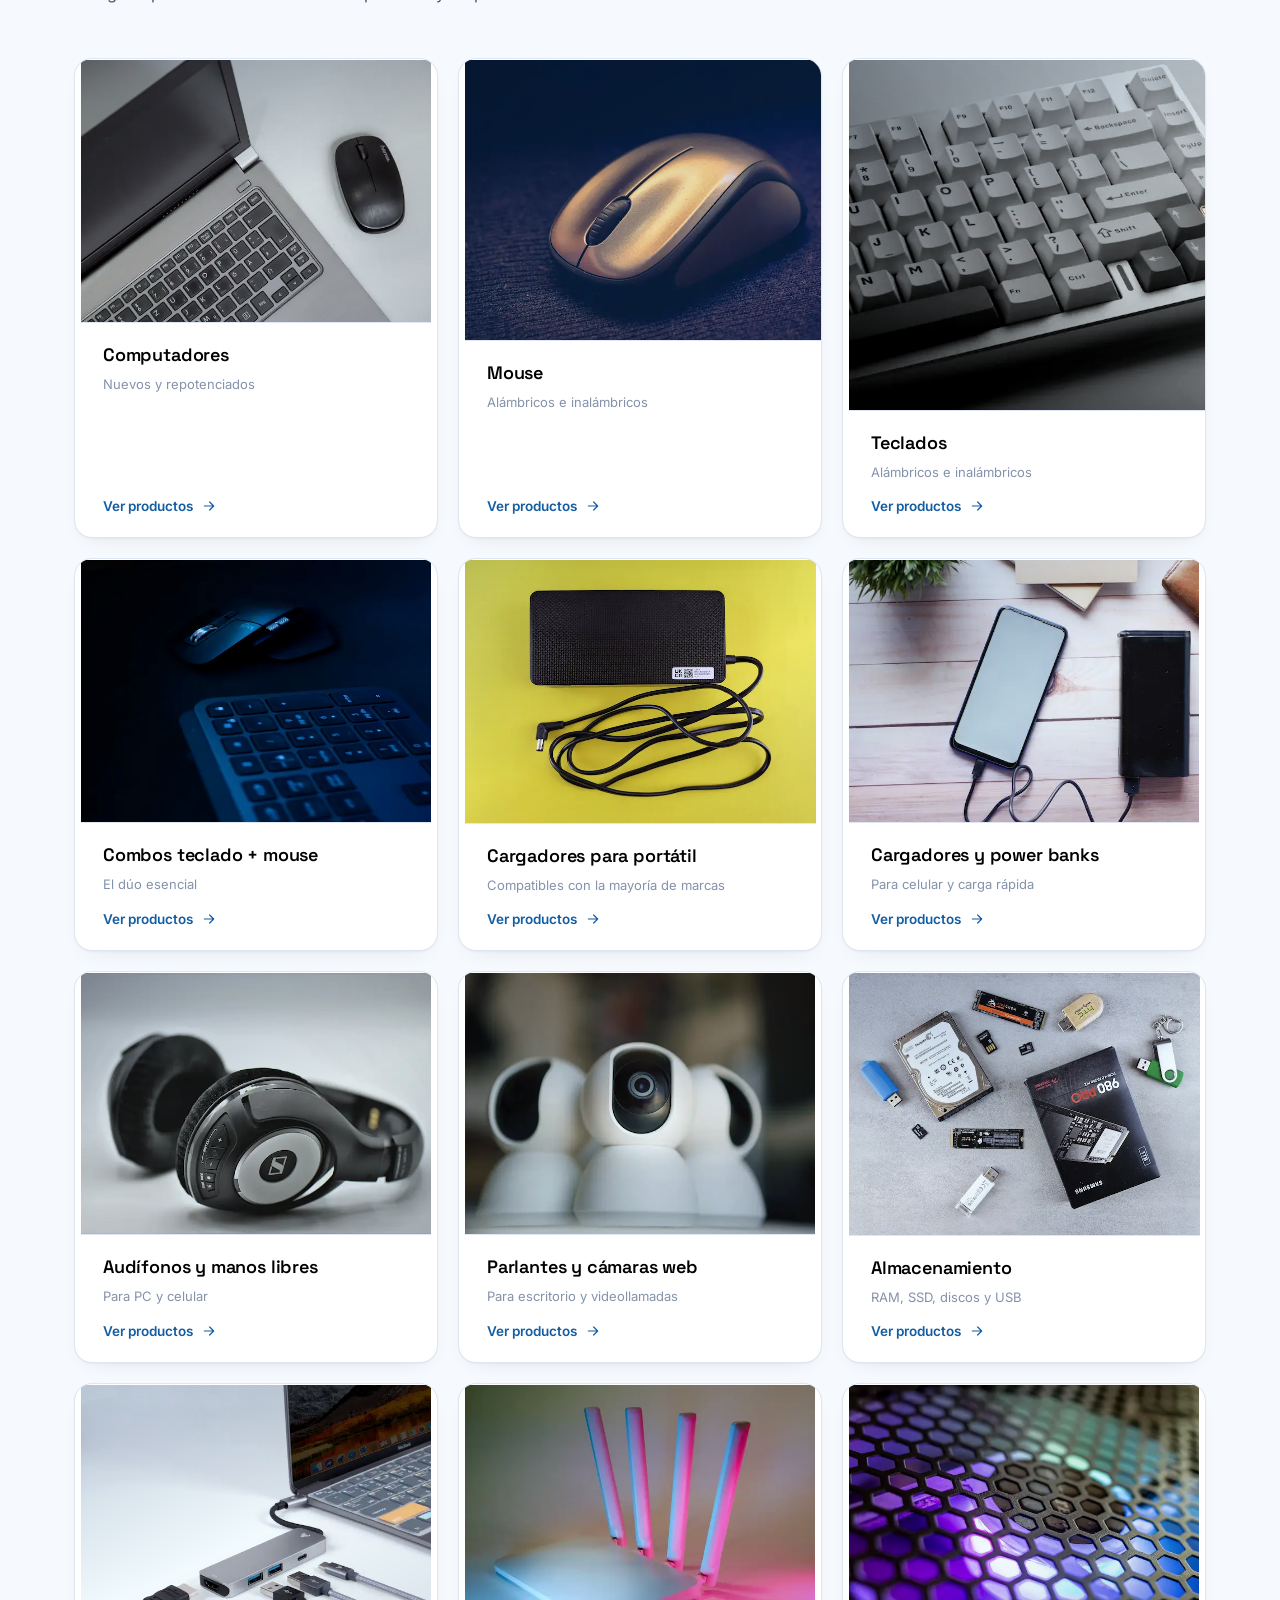
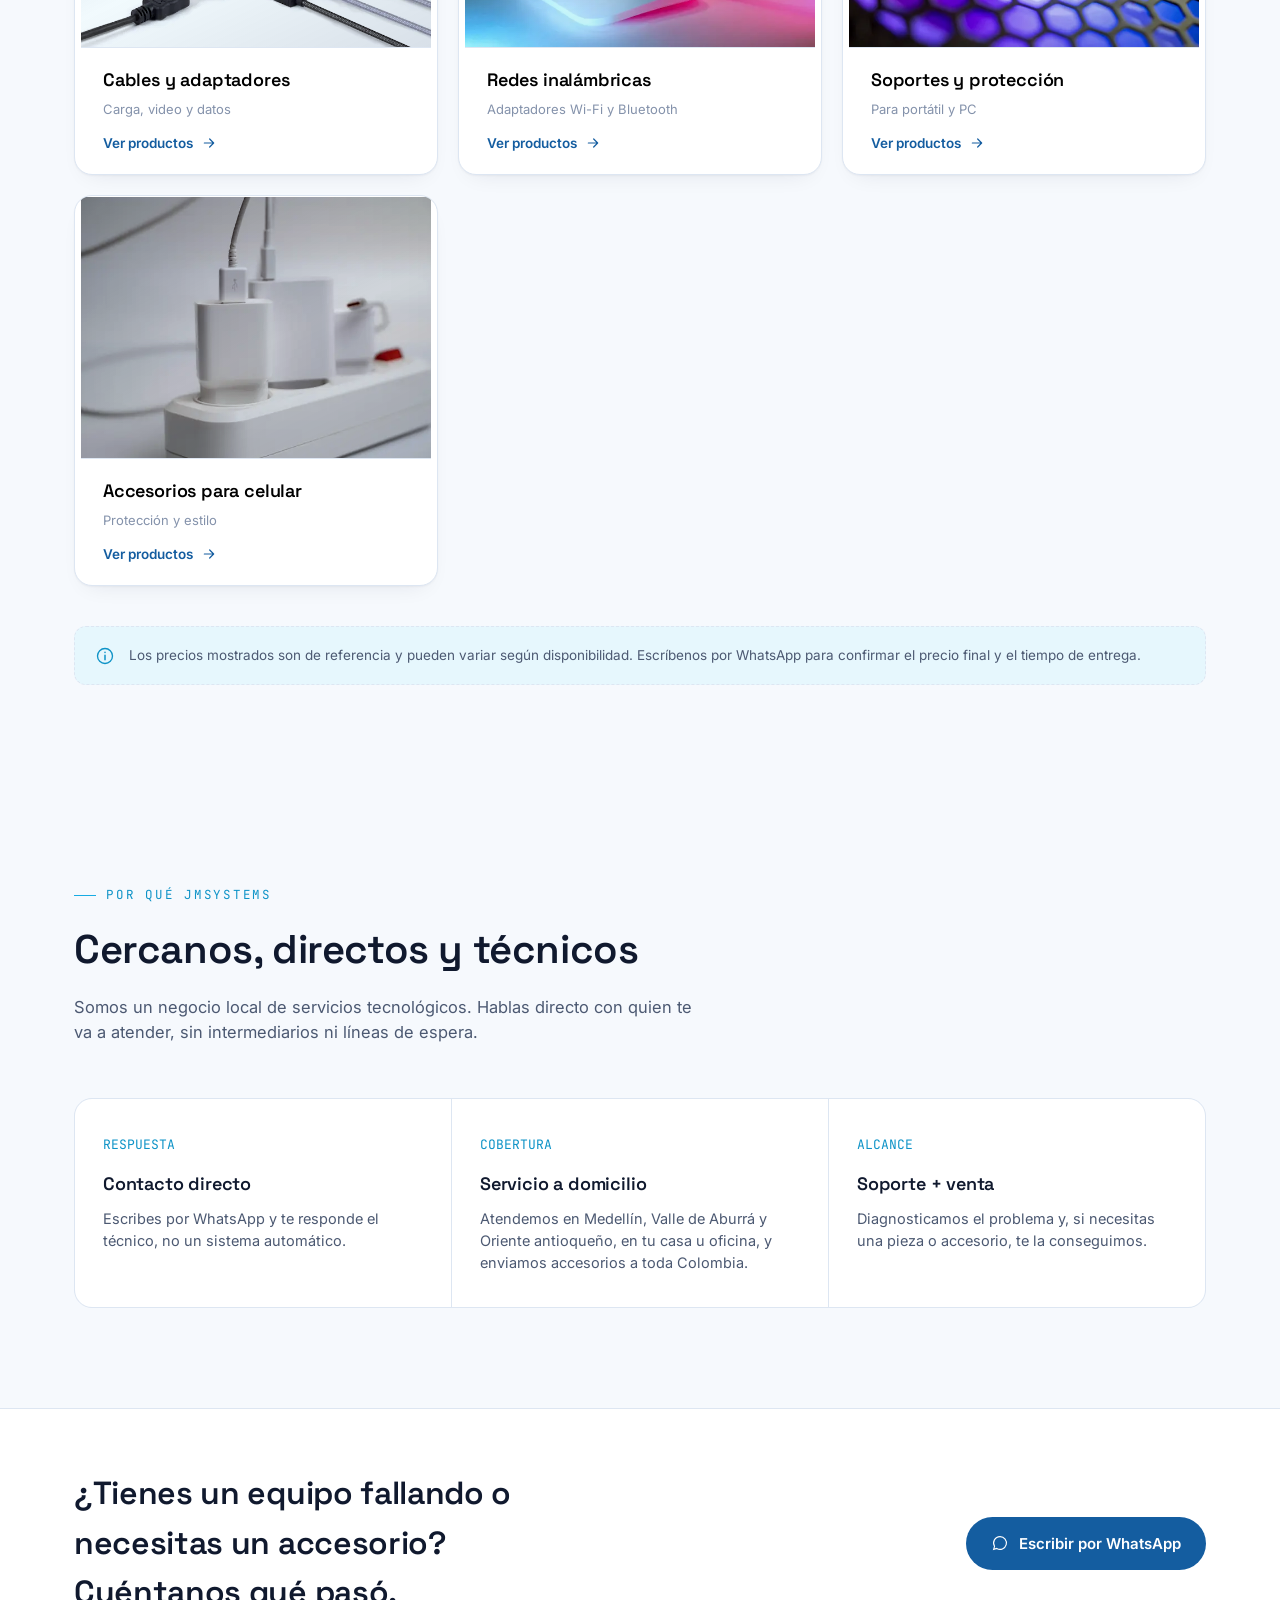
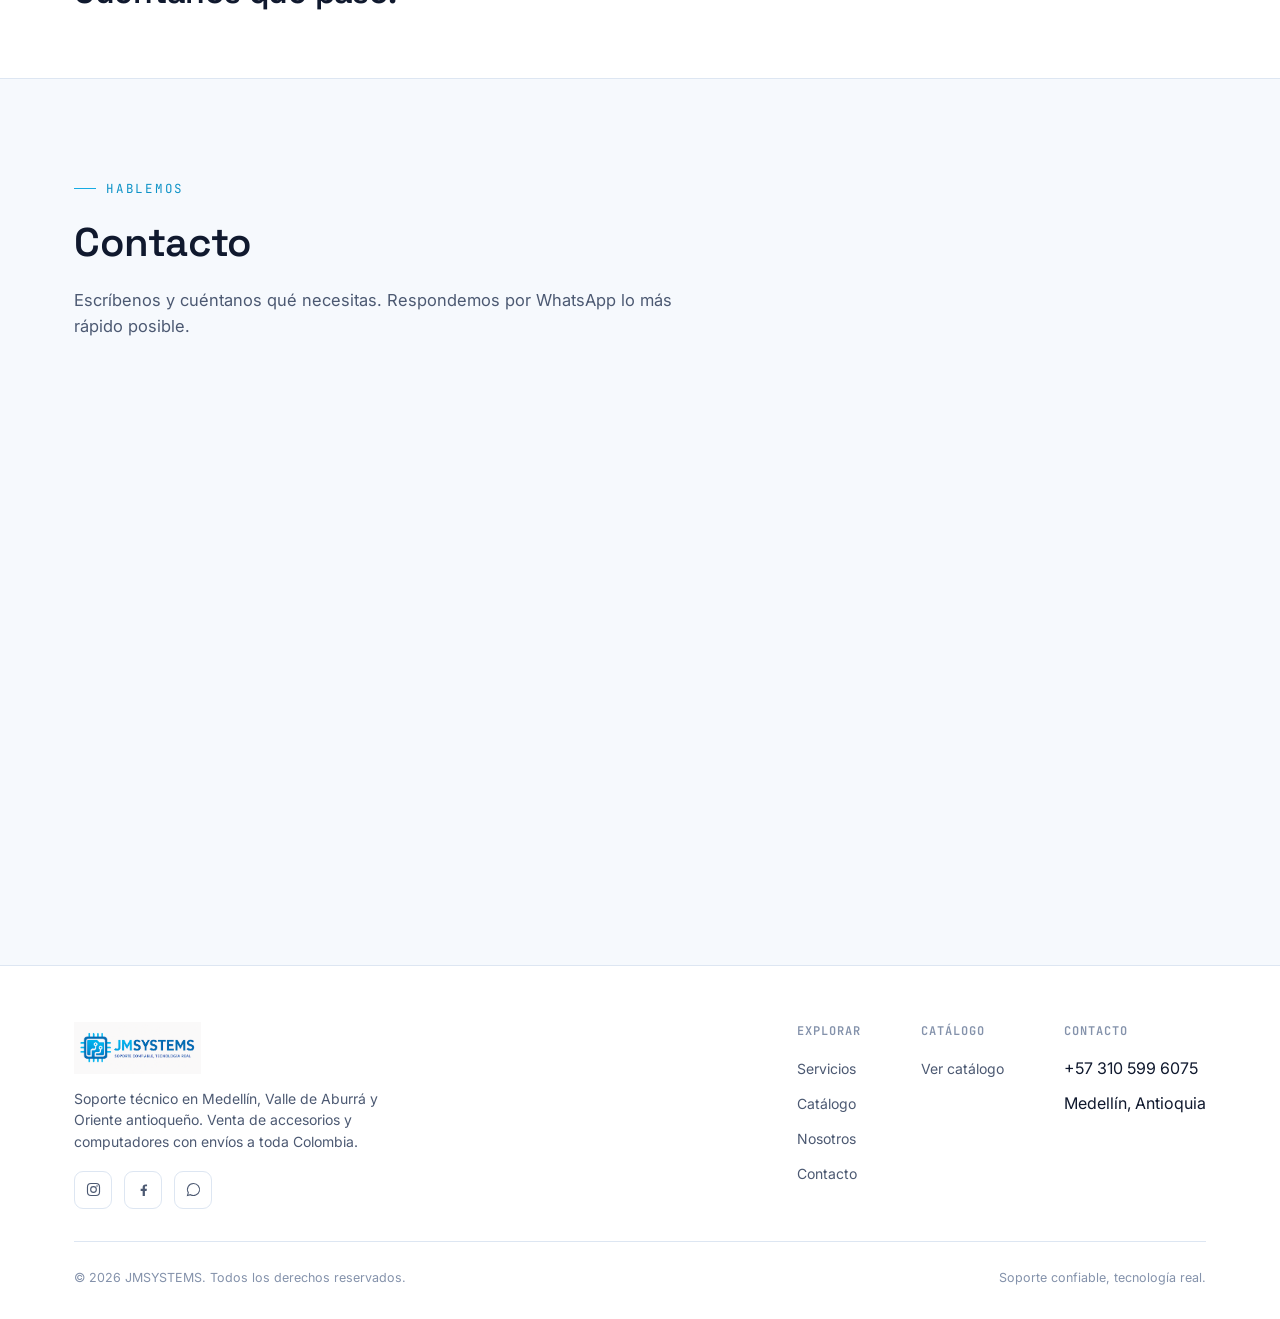
==== commit a33f7ec7: "Ultimate change" ====
--- a/index.html
+++ b/index.html
@@ -15,6 +15,7 @@
 <meta property="og:title" content="JMSYSTEMS | Soporte técnico y venta de tecnología en Medellín">
 <meta property="og:description" content="Soporte confiable, tecnología real. Servicio técnico en Medellín, Valle de Aburrá y Oriente antioqueño. Venta de computadores y accesorios con envíos a toda Colombia.">
 <meta property="og:image" content="https://jmsystemscolombia.netlify.app/assets/img/logo.png">
+<meta property="og:url" content="https://jmsystemscolombia.netlify.app/">
 <meta property="og:locale" content="es_CO">
 
 <link rel="icon" type="image/png" href="assets/img/logo.png">
@@ -46,6 +47,16 @@
   ]
 }
 </script>
+
+<!-- Google Analytics -->
+<script async src="https://www.googletagmanager.com/gtag/js?id=G-P2WEY2T43B"></script>
+<script>
+  window.dataLayer = window.dataLayer || [];
+  function gtag(){dataLayer.push(arguments);}
+  gtag('js', new Date());
+  gtag('config', 'G-P2WEY2T43B');
+</script>
+
 </head>
 <body>
 
@@ -139,6 +150,13 @@
       <span class="strip-item"><svg viewBox="0 0 24 24" fill="none"><path d="M4 12l5.5 5.5L20 6.5" stroke="currentColor" stroke-width="2" fill="none" stroke-linecap="round"/></svg>Hogares y empresas</span>
     </div>
   </div>
+
+  <!-- PROMOCIONES -->
+  <section class="promos" id="promos" hidden>
+    <div class="container">
+      <div class="promo-carousel" id="promo-carousel" aria-label="Promociones"></div>
+    </div>
+  </section>
 
   <!-- SERVICIOS -->
   <section class="section" id="servicios" data-spine-section>
@@ -277,6 +295,14 @@
           </ul>
         </div>
         <div class="footer-col">
+          <h4>Catálogo</h4>
+          <ul>
+            <!-- CATEGORIAS-INICIO -->
+            <li><a href="#catalogo">Ver catálogo</a></li>
+            <!-- CATEGORIAS-FIN -->
+          </ul>
+        </div>
+        <div class="footer-col">
           <h4>Contacto</h4>
           <ul>
             <li><span data-wa-display>+57 310 599 6075</span></li>
@@ -300,5 +326,7 @@
 <script src="js/products.js"></script>
 <script src="js/main.js"></script>
 <script src="js/share.js"></script>
+<script src="js/promos.js"></script>
+<script src="js/tracking.js"></script>
 </body>
 </html>
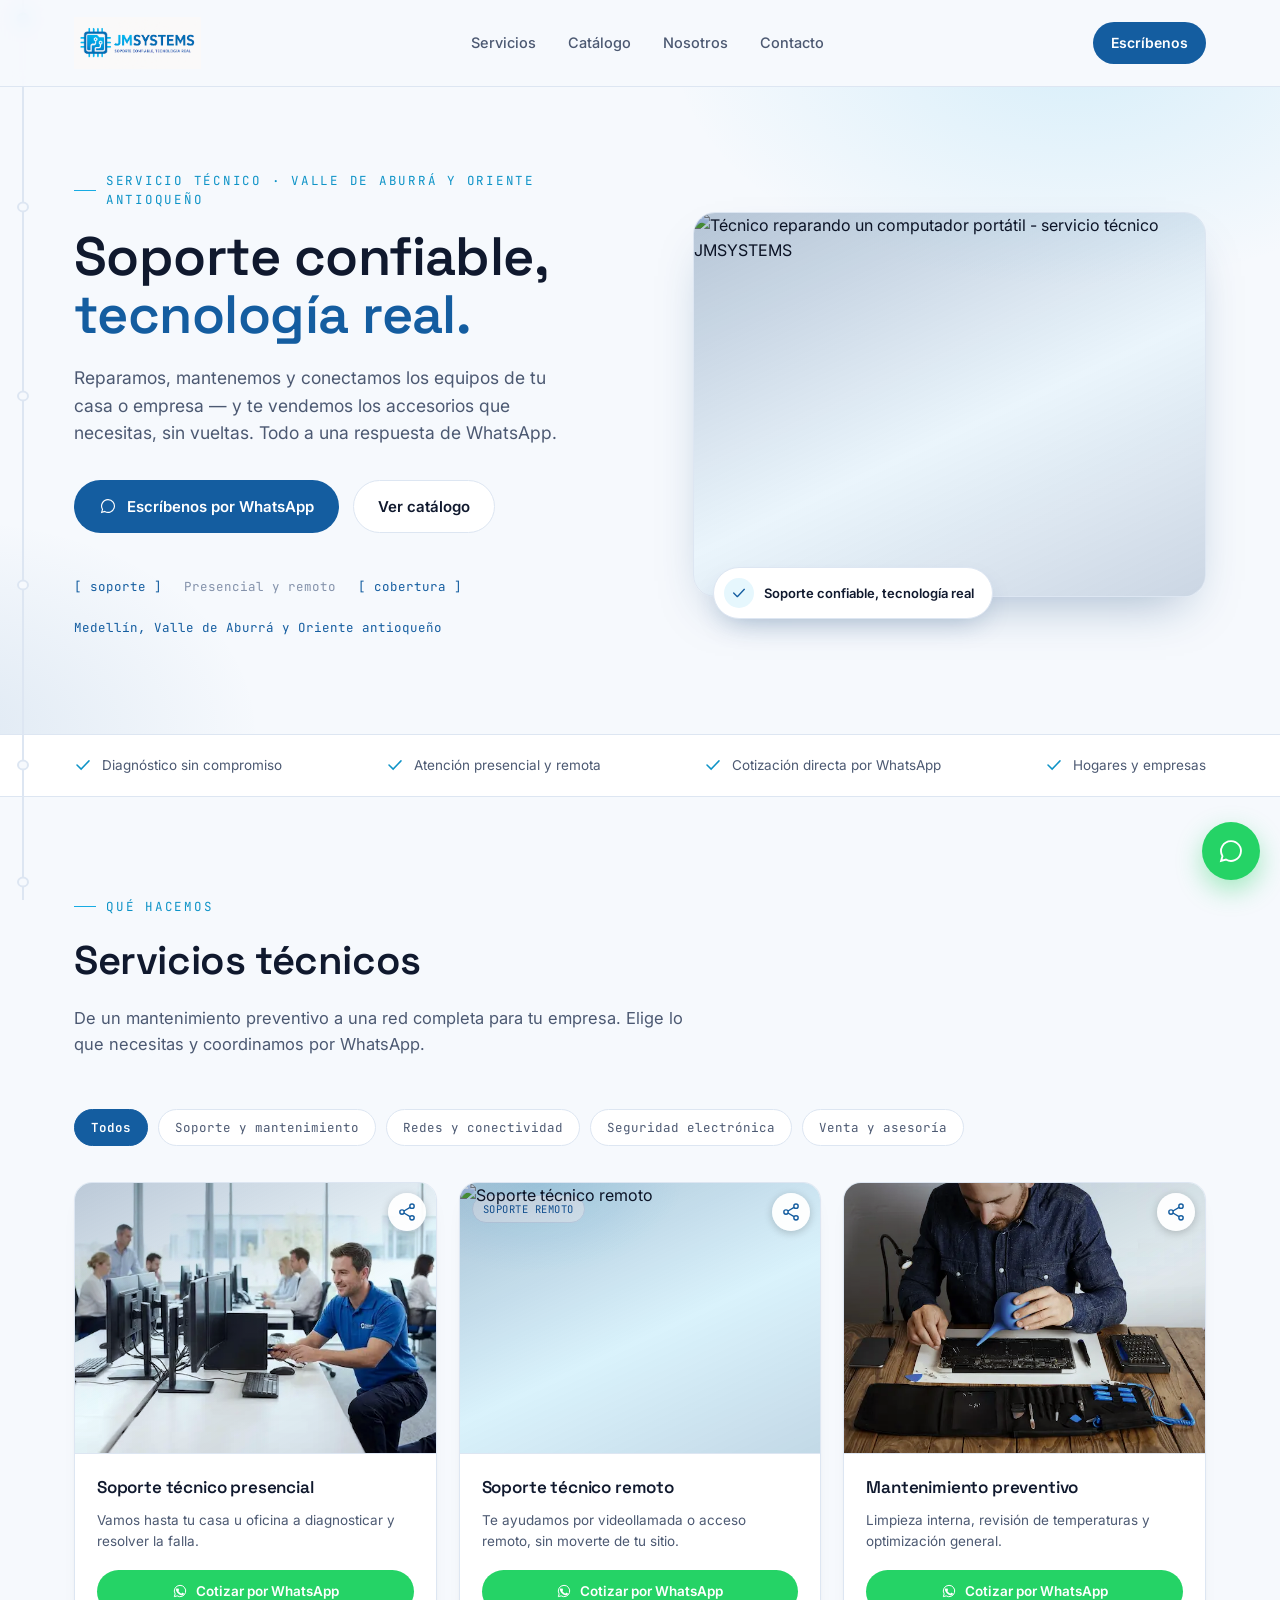
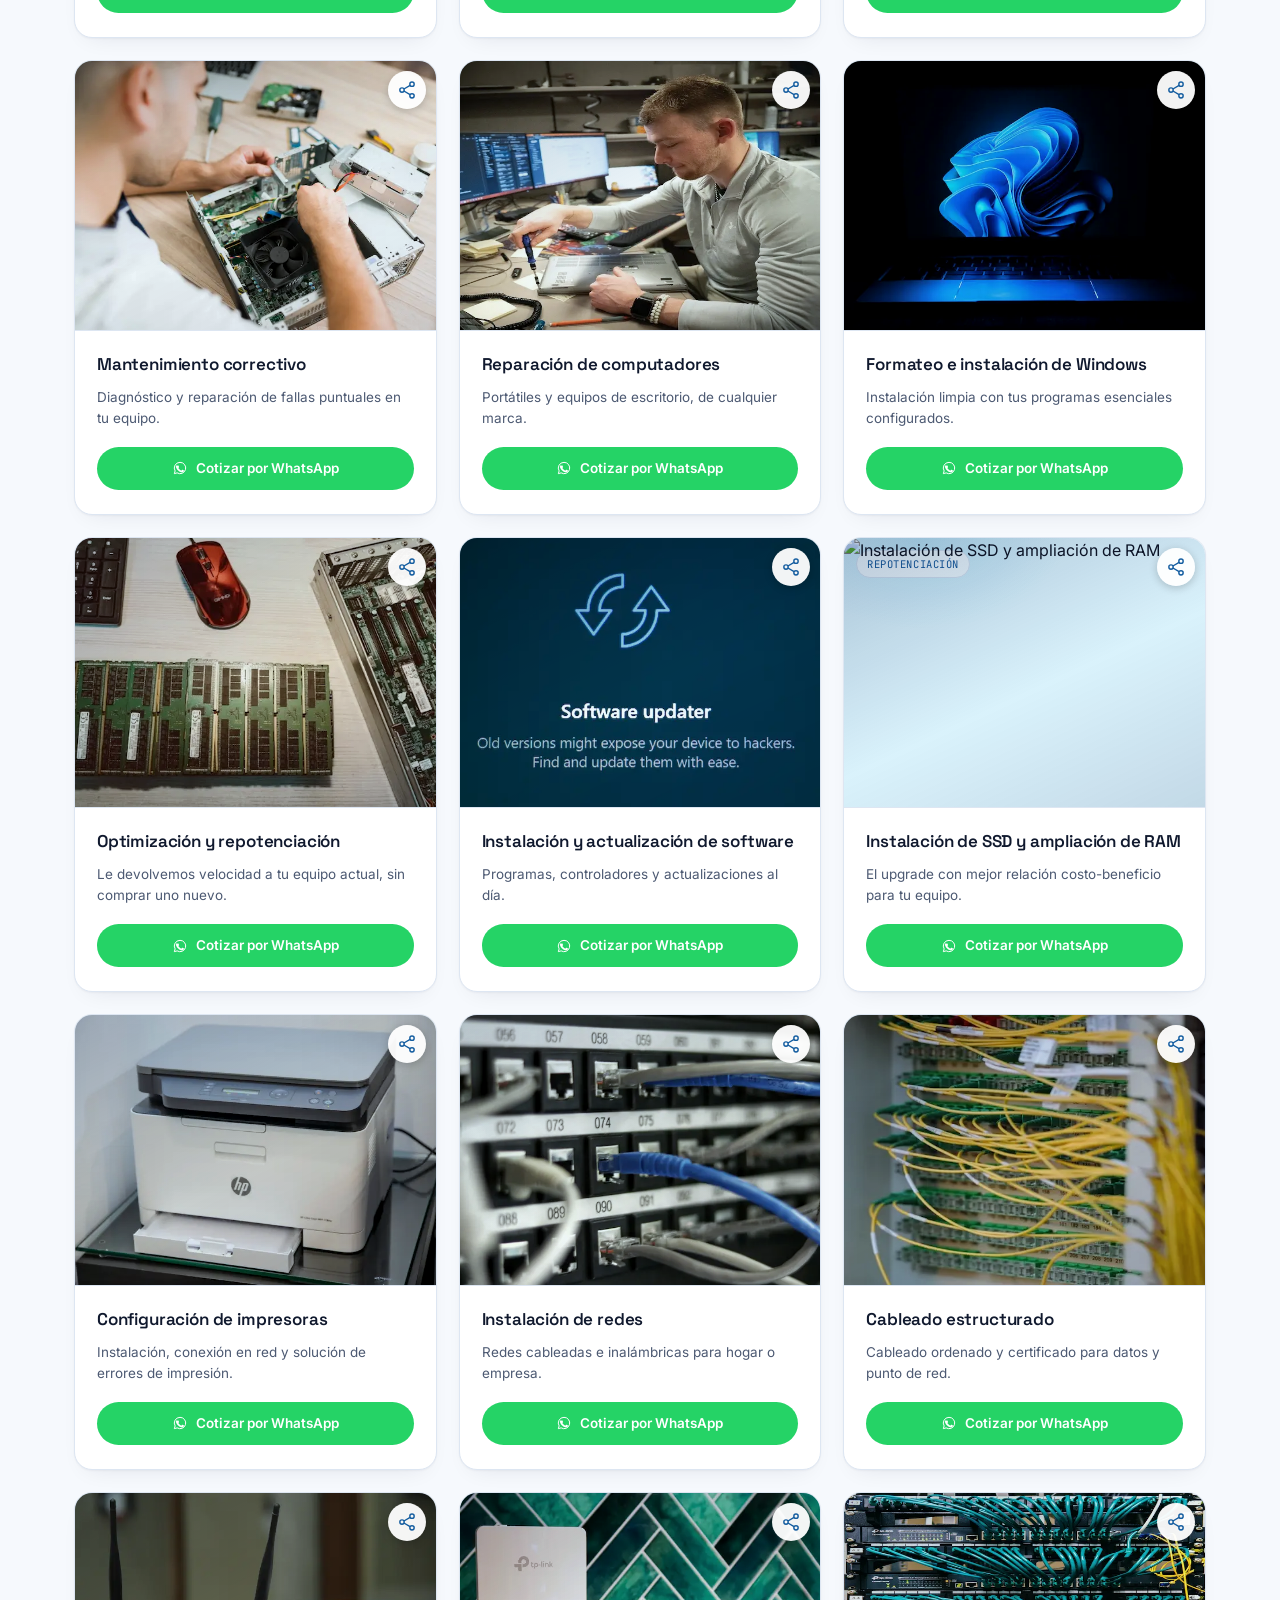
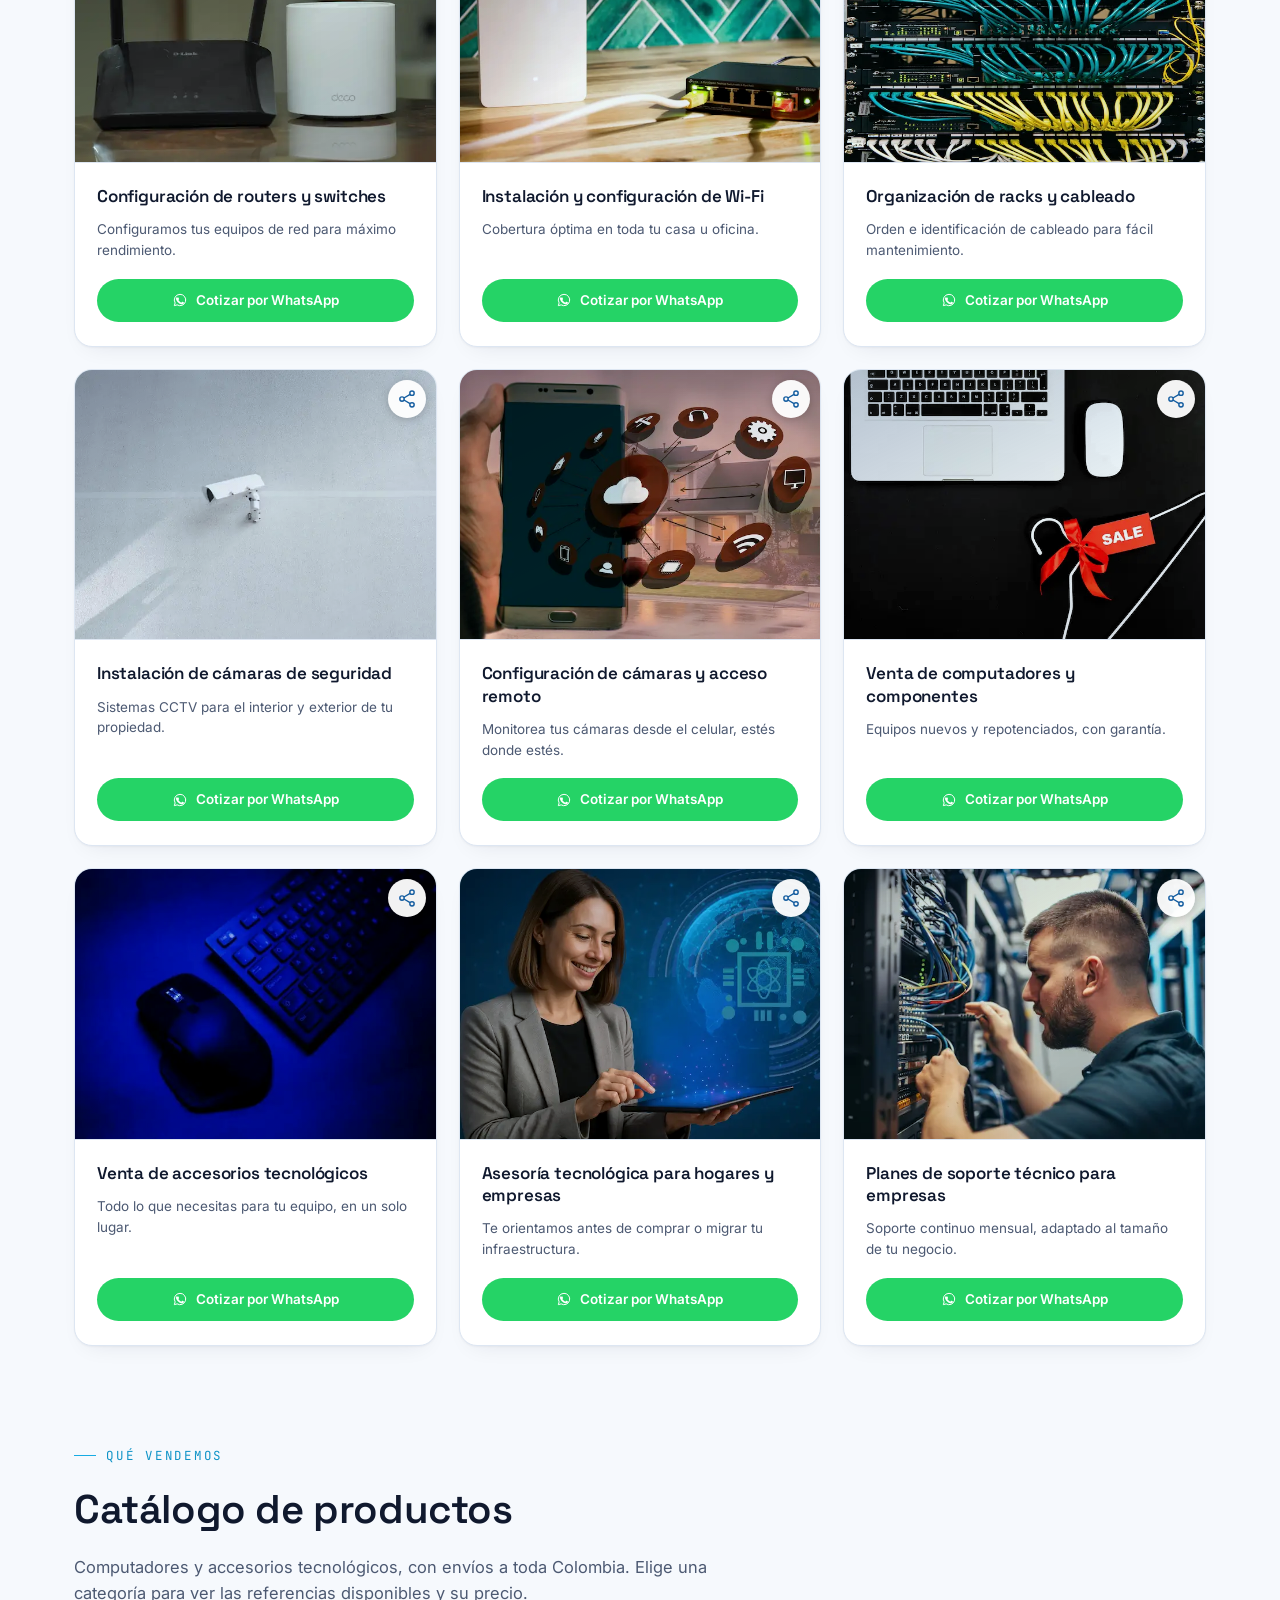
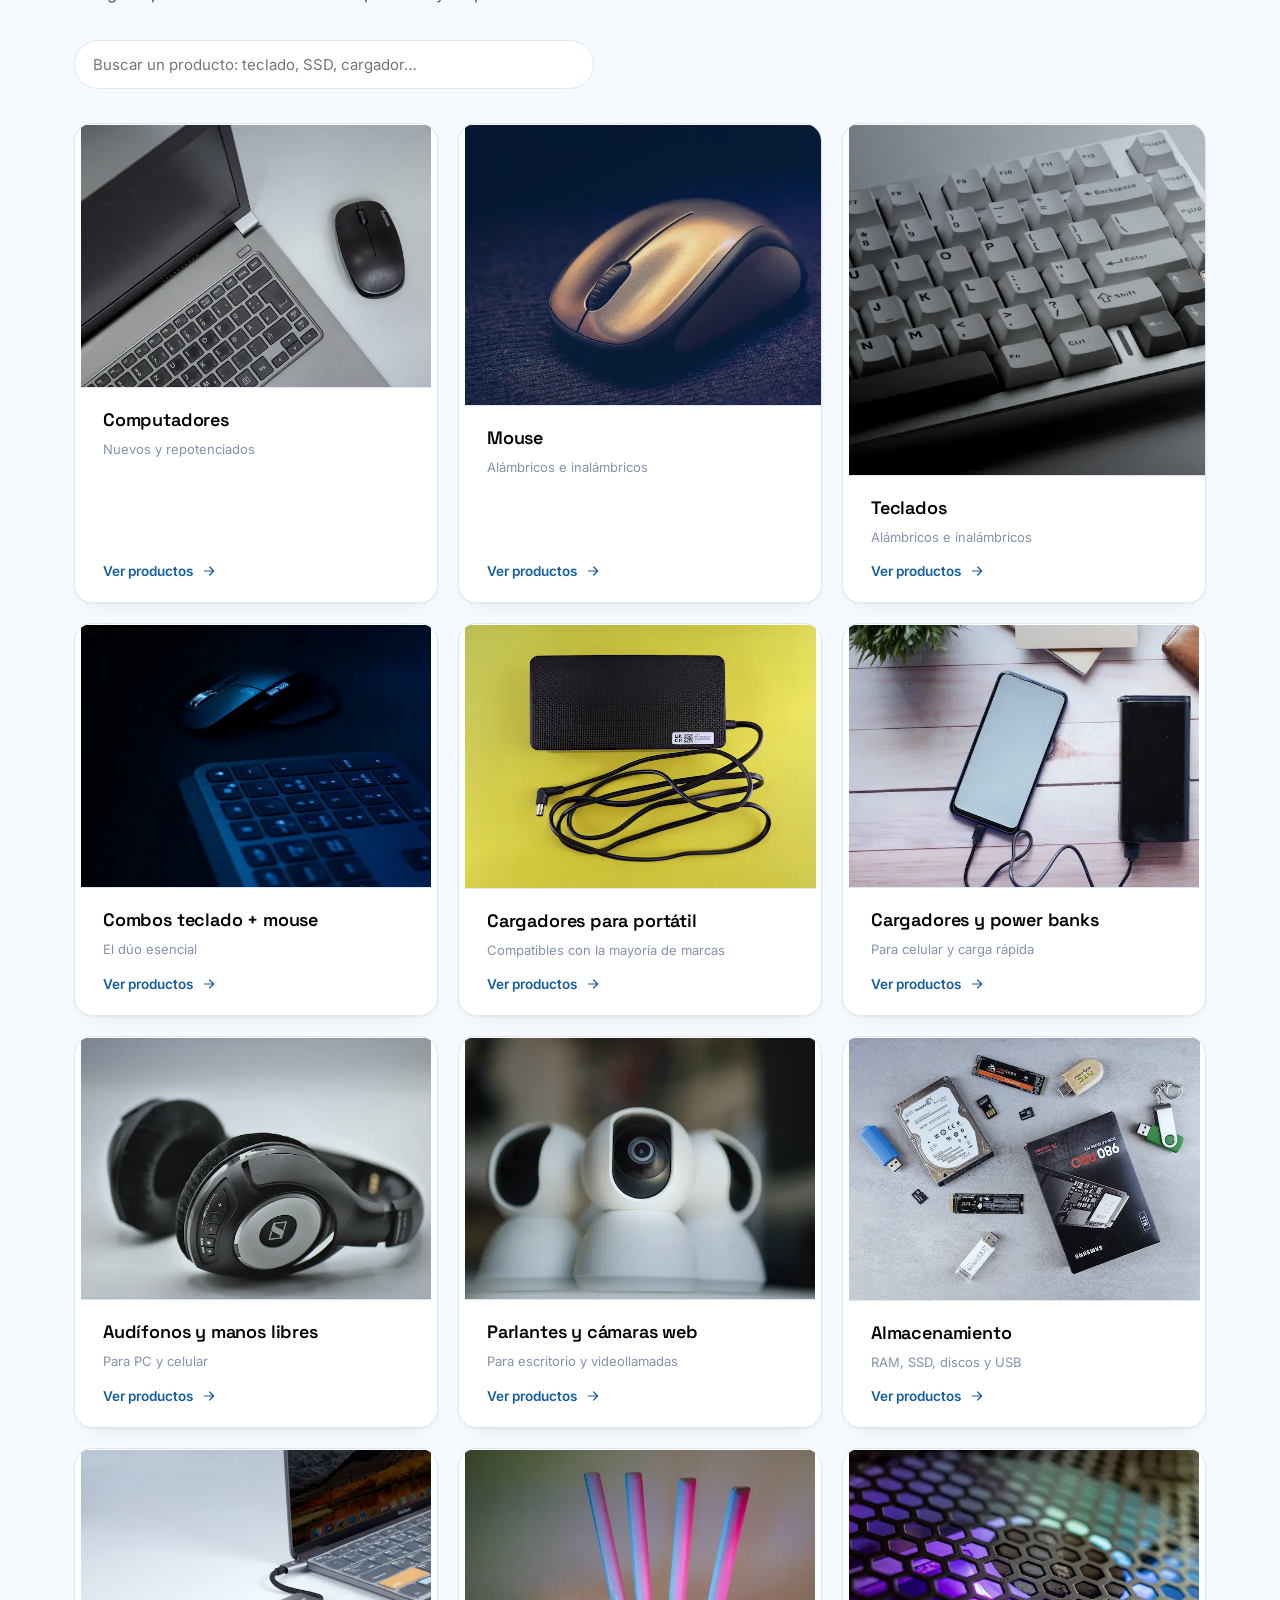
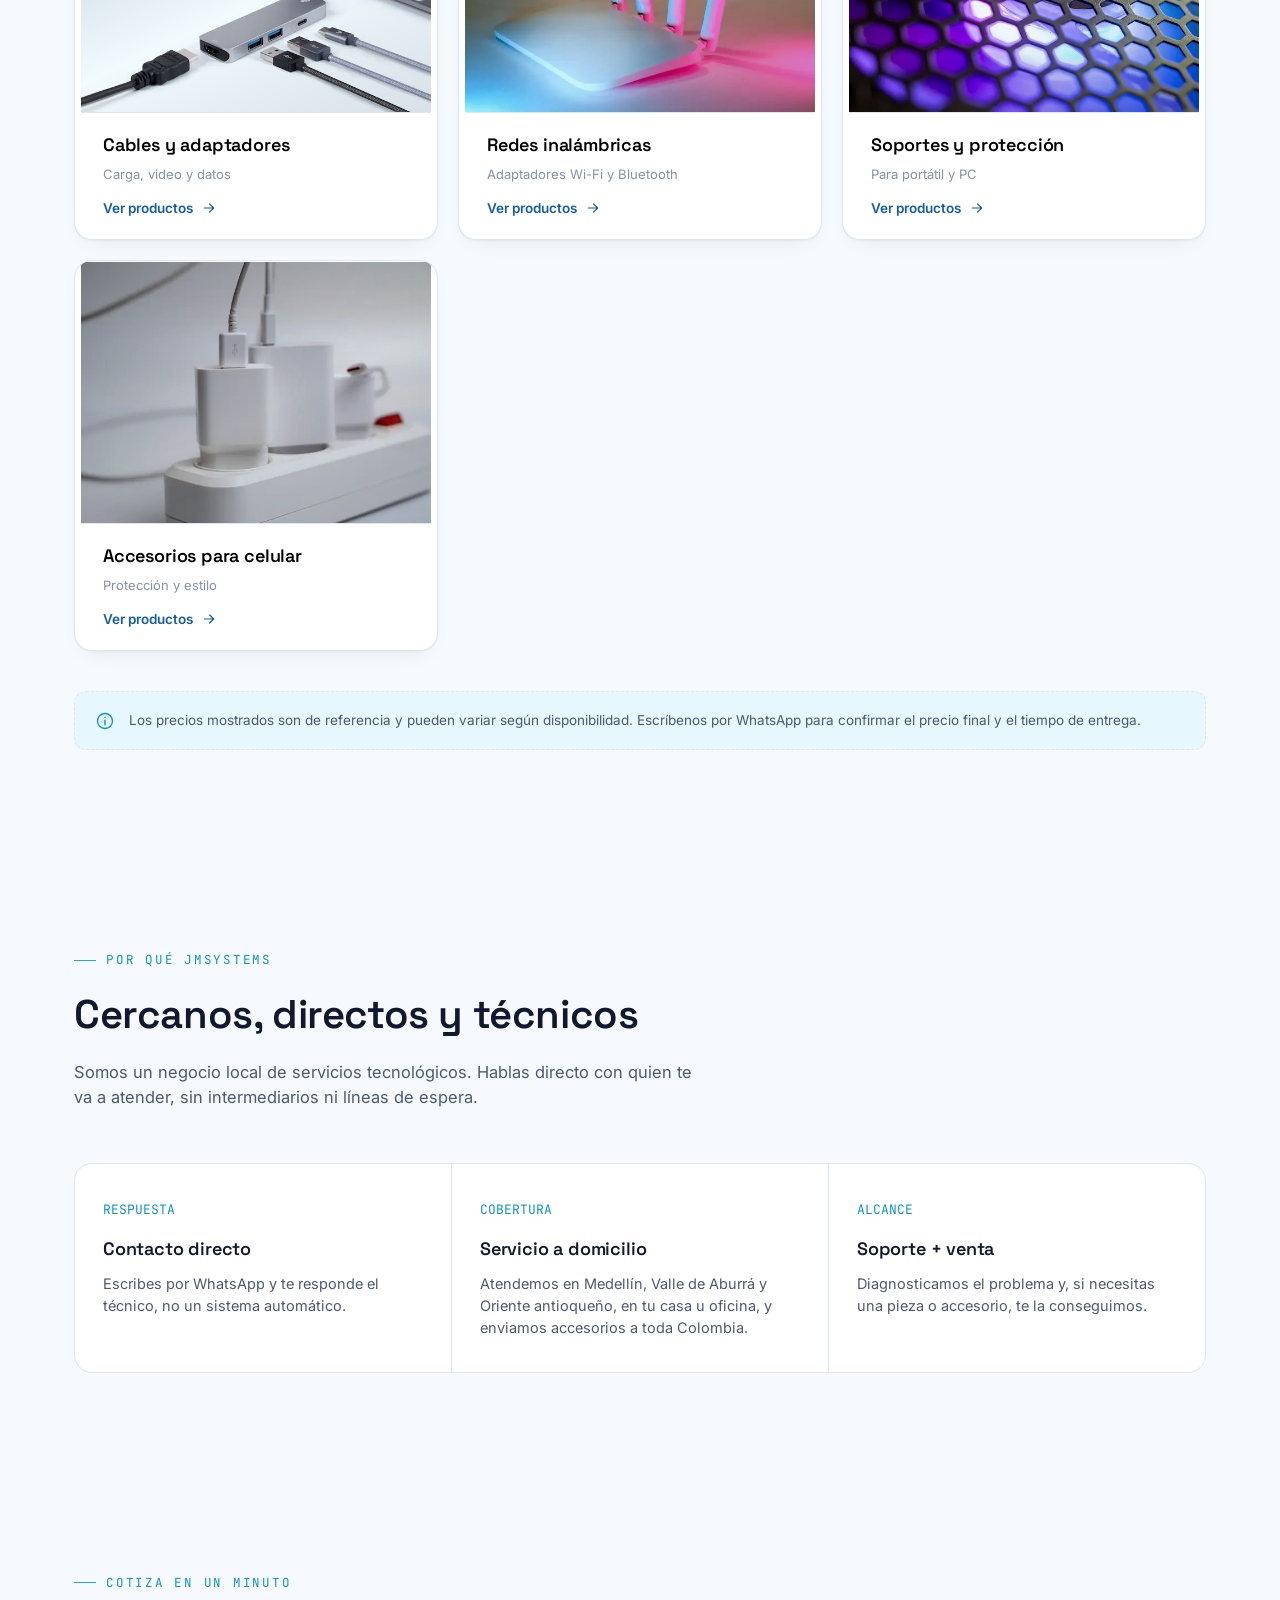
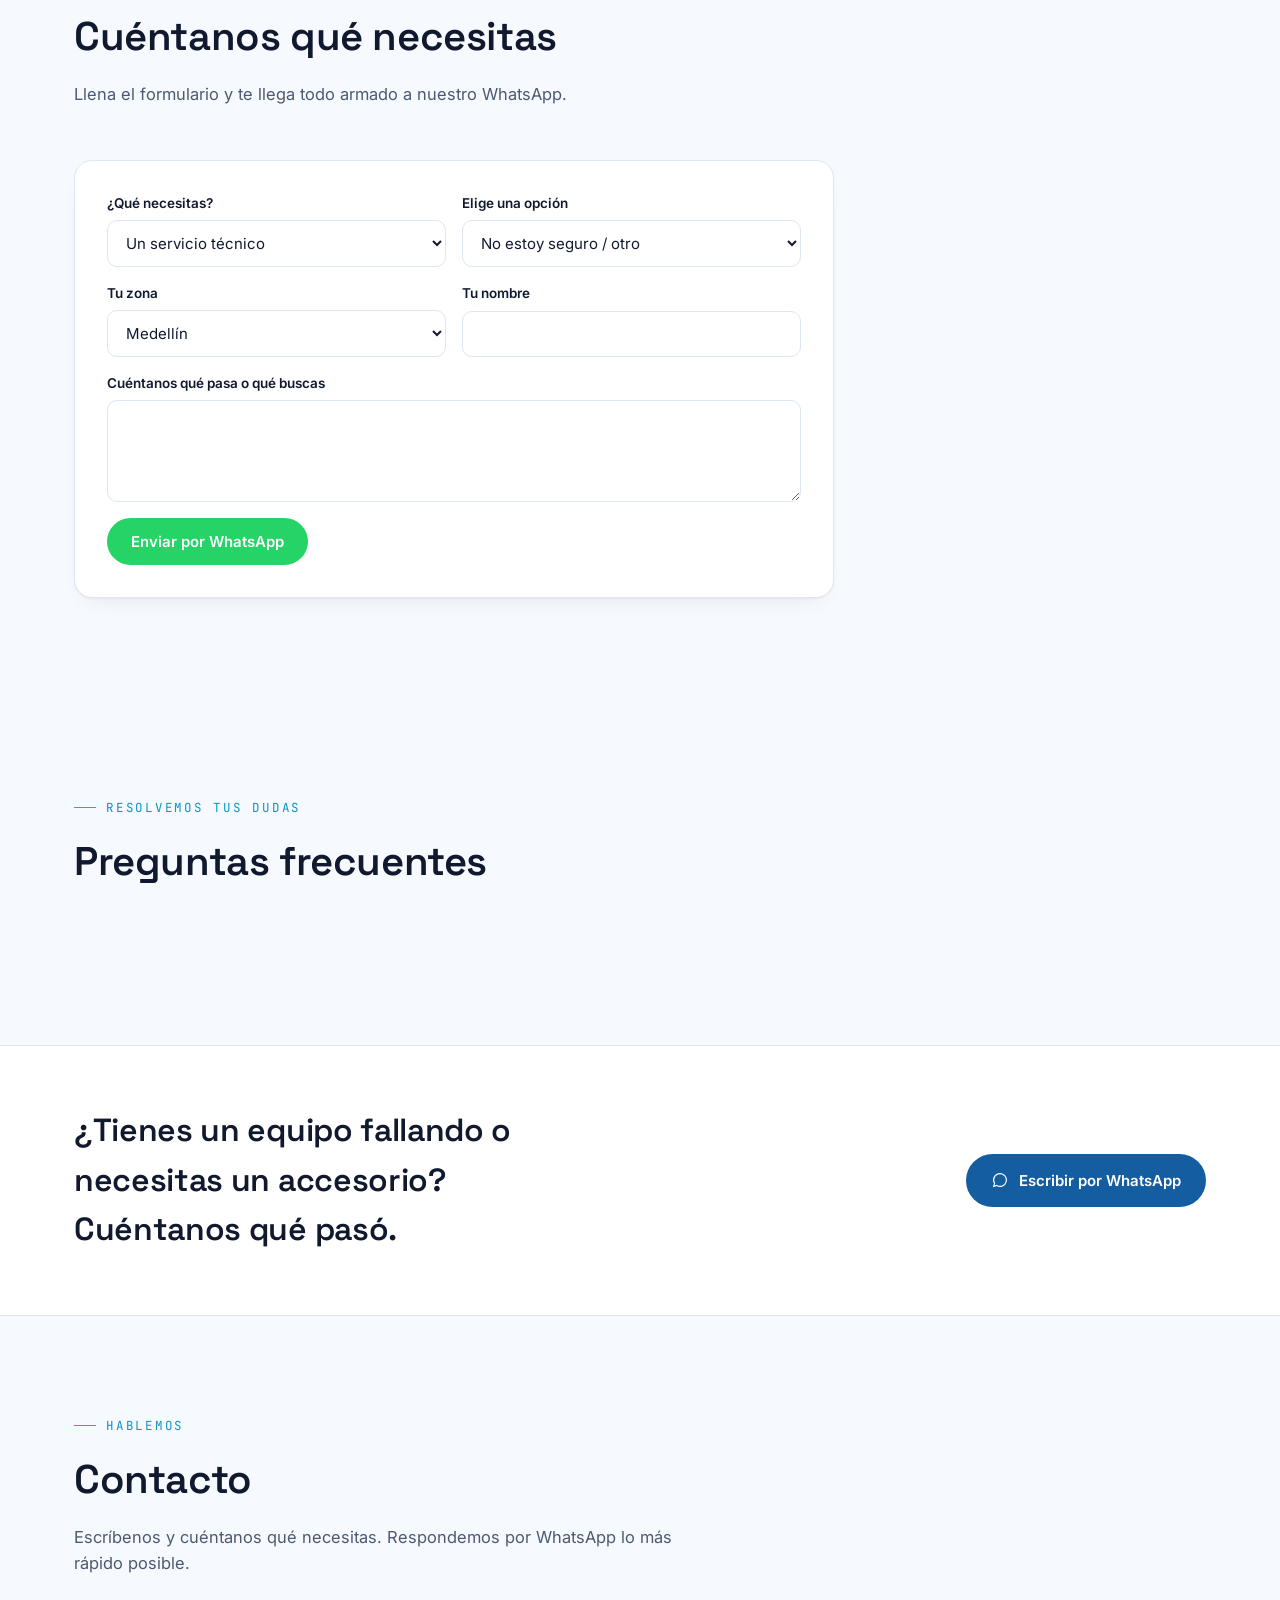
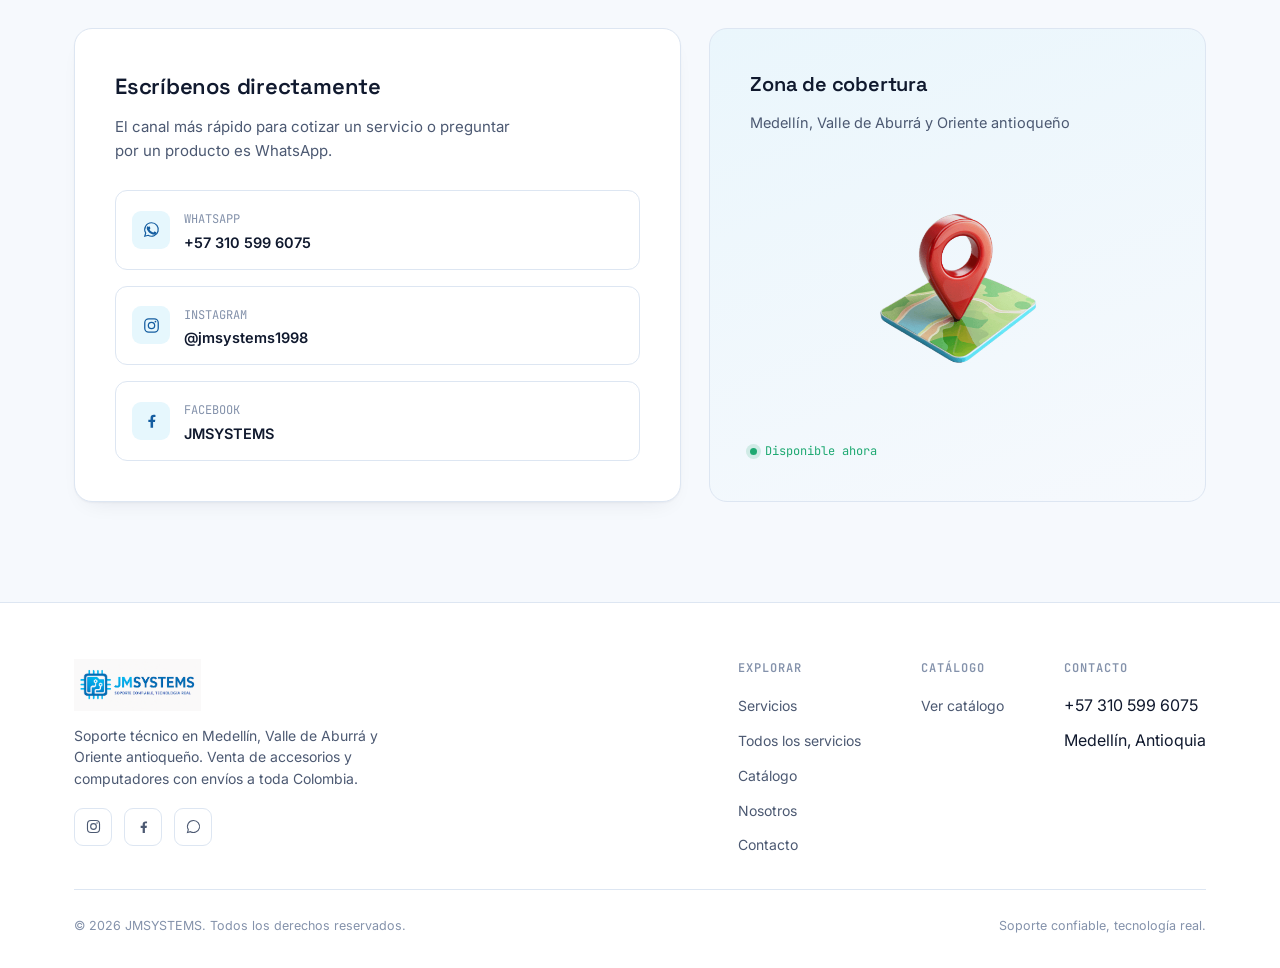
==== commit 0cc195e8: "Mejoras 2.0" ====
--- a/index.html
+++ b/index.html
@@ -41,6 +41,12 @@
     "addressCountry": "CO"
   },
   "telephone": "+573105996075",
+  "openingHoursSpecification": [{
+  "@type": "OpeningHoursSpecification",
+  "dayOfWeek": ["Monday", "Tuesday", "Wednesday", "Thursday", "Friday"],
+  "opens": "08:00",
+  "closes": "17:00"
+  }],
   "sameAs": [
     "https://www.facebook.com/share/18ufyz7g6R/",
     "https://instagram.com/jmsystems1998"
@@ -158,6 +164,18 @@
     </div>
   </section>
 
+    <!-- DESTACADOS -->
+  <section class="section" id="destacados" hidden style="padding-bottom:0">
+    <div class="container">
+      <div class="section-head">
+        <span class="eyebrow">Selección del mes</span>
+        <h2>Productos destacados</h2>
+        <p>Lo más buscado y las mejores ofertas del momento.</p>
+      </div>
+      <div class="products-grid" id="featured-grid"></div>
+    </div>
+  </section>
+
   <!-- SERVICIOS -->
   <section class="section" id="servicios" data-spine-section>
     <div class="container">
@@ -224,6 +242,60 @@
           <p>Diagnosticamos el problema y, si necesitas una pieza o accesorio, te la conseguimos.</p>
         </div>
       </div>
+    </div>
+  </section>
+
+    <!-- COTIZADOR RÁPIDO -->
+  <section class="section" id="cotizar">
+    <div class="container">
+      <div class="section-head">
+        <span class="eyebrow">Cotiza en un minuto</span>
+        <h2>Cuéntanos qué necesitas</h2>
+        <p>Llena el formulario y te llega todo armado a nuestro WhatsApp.</p>
+      </div>
+      <form class="quote-form" id="quote-form">
+        <div class="qf-row">
+          <label>¿Qué necesitas?
+            <select id="qf-type">
+              <option value="servicio">Un servicio técnico</option>
+              <option value="producto">Comprar un producto</option>
+            </select>
+          </label>
+          <label>Elige una opción
+            <select id="qf-item"></select>
+          </label>
+        </div>
+        <div class="qf-row">
+          <label>Tu zona
+            <select id="qf-zone">
+              <option>Medellín</option>
+              <option>Valle de Aburrá</option>
+              <option>Oriente antioqueño</option>
+              <option>Otra zona de Colombia</option>
+            </select>
+          </label>
+          <label>Tu nombre
+            <input id="qf-name" type="text" autocomplete="name">
+          </label>
+        </div>
+        <label>Cuéntanos qué pasa o qué buscas
+          <textarea id="qf-msg" rows="4"></textarea>
+        </label>
+        <p class="qf-note" id="qf-note" hidden></p>
+        <button class="btn btn-wa" type="submit">Enviar por WhatsApp</button>
+      </form>
+    </div>
+  </section>
+
+  <!-- PREGUNTAS FRECUENTES -->
+  <section class="section" id="preguntas">
+    <div class="container">
+      <div class="section-head">
+        <span class="eyebrow">Resolvemos tus dudas</span>
+        <h2>Preguntas frecuentes</h2>
+      </div>
+      <!-- FAQ-INICIO -->
+      <!-- FAQ-FIN -->
     </div>
   </section>
 
@@ -289,6 +361,7 @@
           <h4>Explorar</h4>
           <ul>
             <li><a href="#servicios">Servicios</a></li>
+            <li><a href="/servicios/">Todos los servicios</a></li>
             <li><a href="#catalogo">Catálogo</a></li>
             <li><a href="#nosotros">Nosotros</a></li>
             <li><a href="#contacto">Contacto</a></li>
@@ -327,6 +400,7 @@
 <script src="js/main.js"></script>
 <script src="js/share.js"></script>
 <script src="js/promos.js"></script>
+<script src="js/extras.js"></script>
 <script src="js/tracking.js"></script>
 </body>
 </html>
--- a/css/style.css
+++ b/css/style.css
@@ -439,3 +439,28 @@
 .reveal.in{ opacity:1; transform:none; }
 
 [hidden]{ display:none !important; }
+
+/* ============================================================
+   PÁGINAS GENERADAS: categorías (/catalogo/...) y servicios (/servicios/...)
+   ============================================================ */
+.section-head h1{ font-size: clamp(28px, 3.6vw, 42px); line-height:1.12; margin-top:14px; }
+.catalog-breadcrumb a{ display:inline-flex; align-items:center; color: var(--blue); font-weight:600; }
+.catalog-breadcrumb a:hover{ color: var(--blue-deep); }
+
+.section > .container > h2{ font-size:22px; margin:40px 0 16px; }
+.section > .container > ul{ display:flex; flex-direction:column; gap:12px; color: var(--text-dim); font-size:15.5px; }
+.section > .container > ul li{ position:relative; padding-left:18px; }
+.section > .container > ul li::before{
+  content:""; position:absolute; left:0; top:.7em;
+  width:7px; height:7px; border-radius:50%; background: var(--cyan);
+}
+.section > .container > ul a,
+.section > .container > p a:not(.btn){ color: var(--blue); font-weight:600; }
+.section > .container > ul a:hover,
+.section > .container > p a:not(.btn):hover{ color: var(--cyan-soft); text-decoration: underline; }
+
+/* Menú mínimo en celular para las páginas generadas (no afecta a la portada) */
+@media (max-width: 899px){
+  .nav .container:not(:has(.nav-toggle)) .nav-links{ display:flex; gap:18px; }
+  .nav .container:not(:has(.nav-toggle)) .nav-links a:nth-child(n+3){ display:none; }
+}
